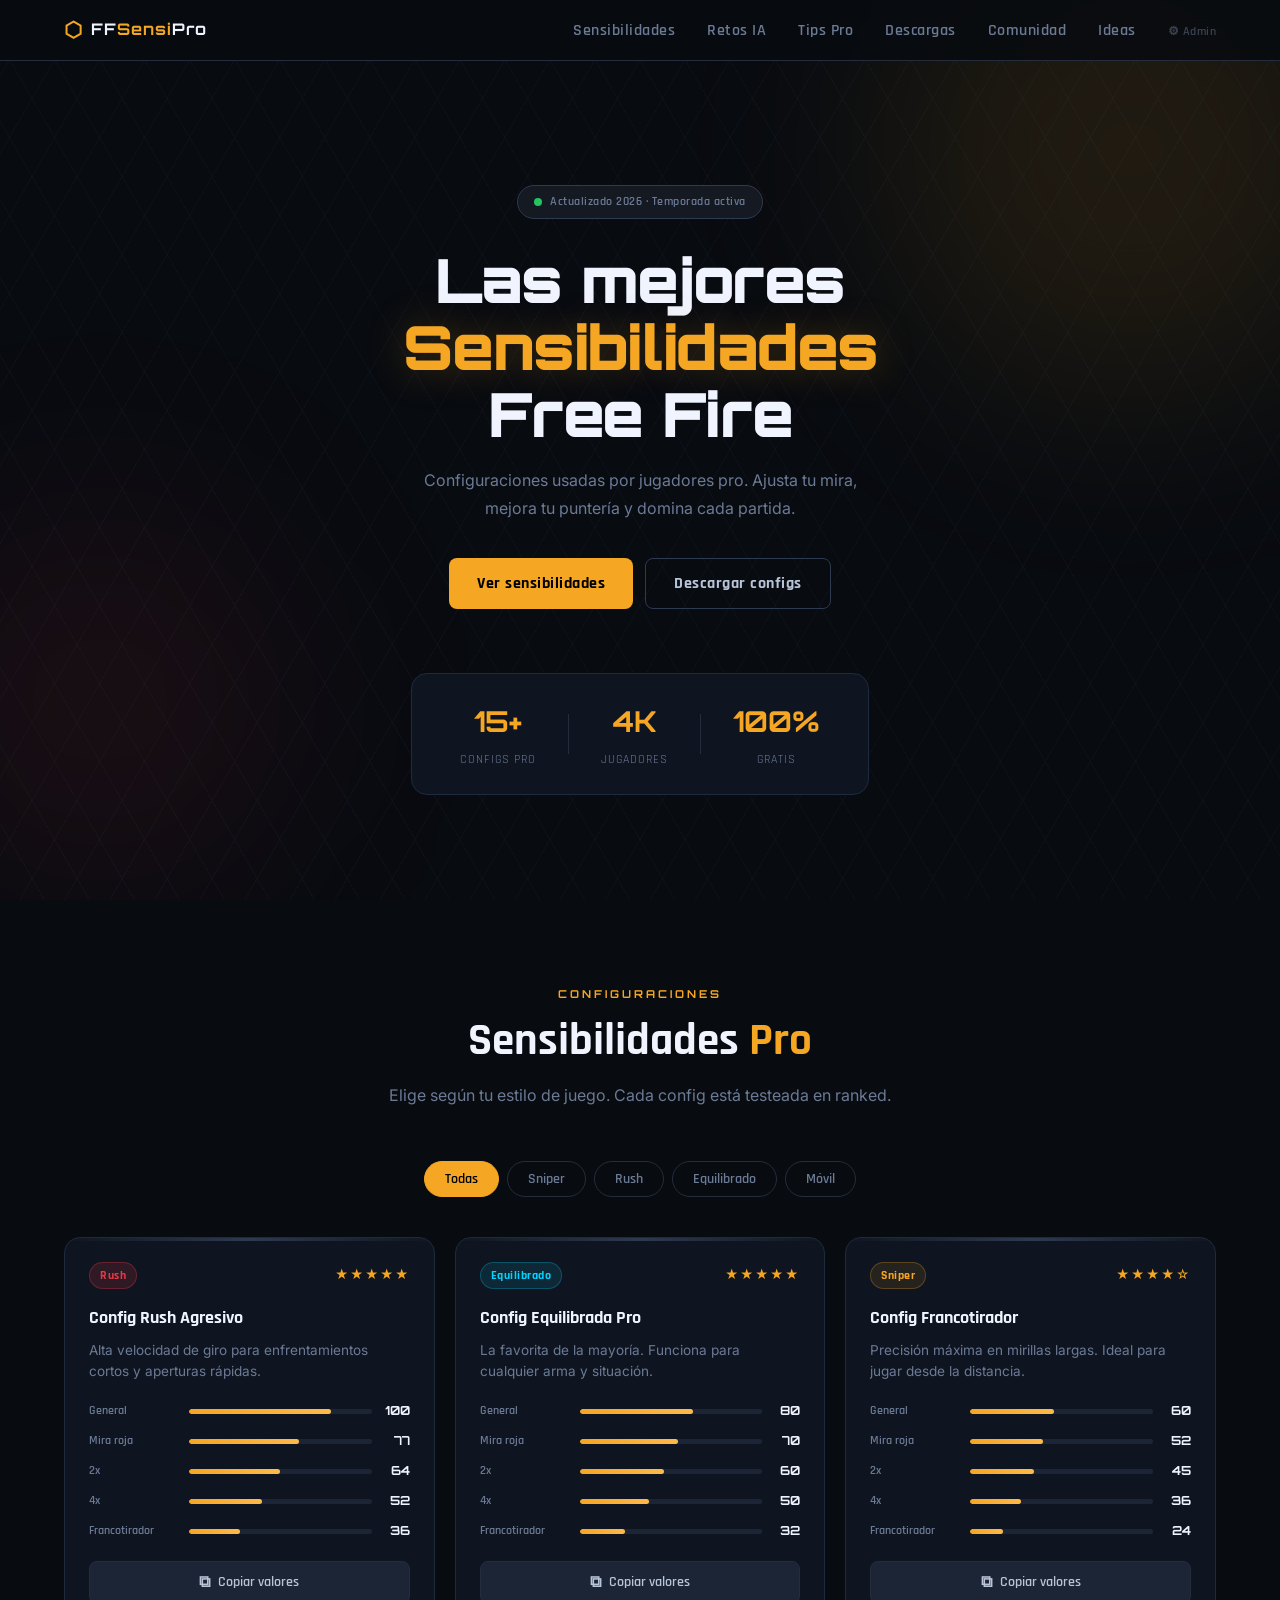
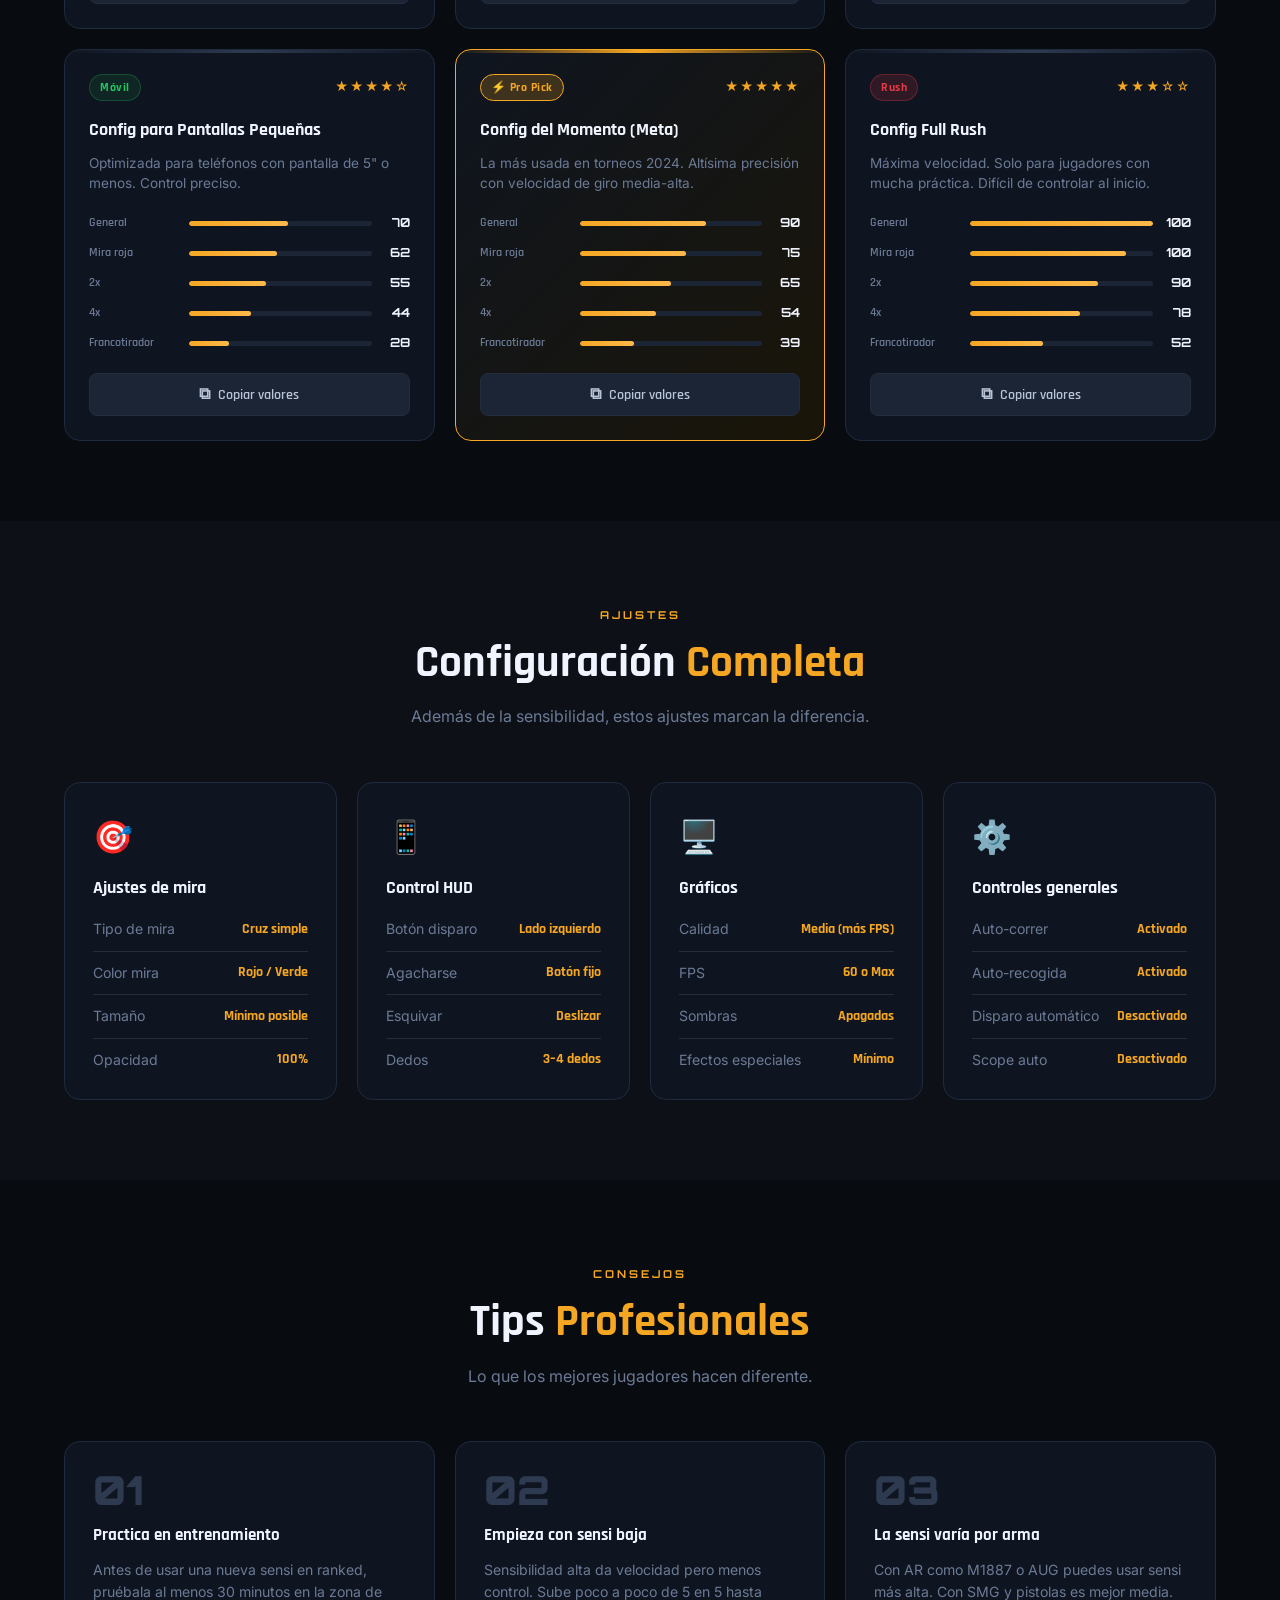
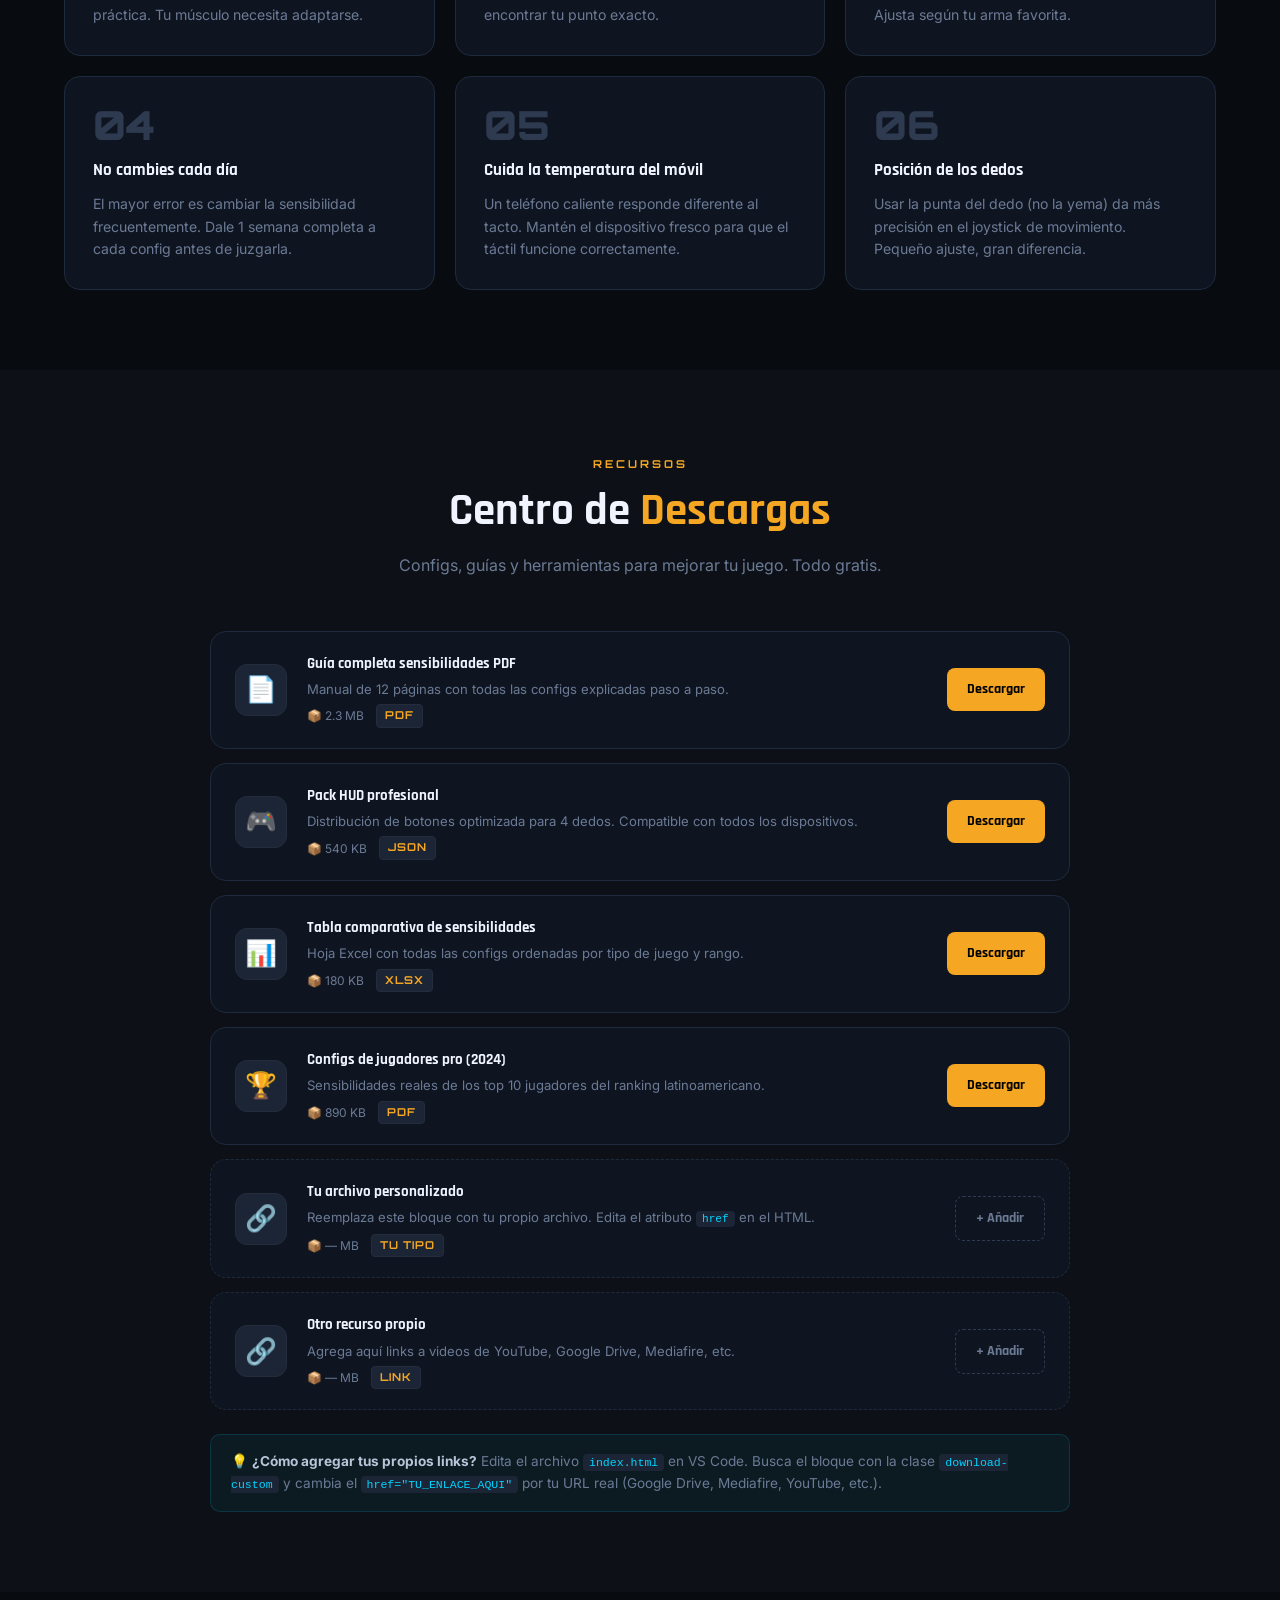
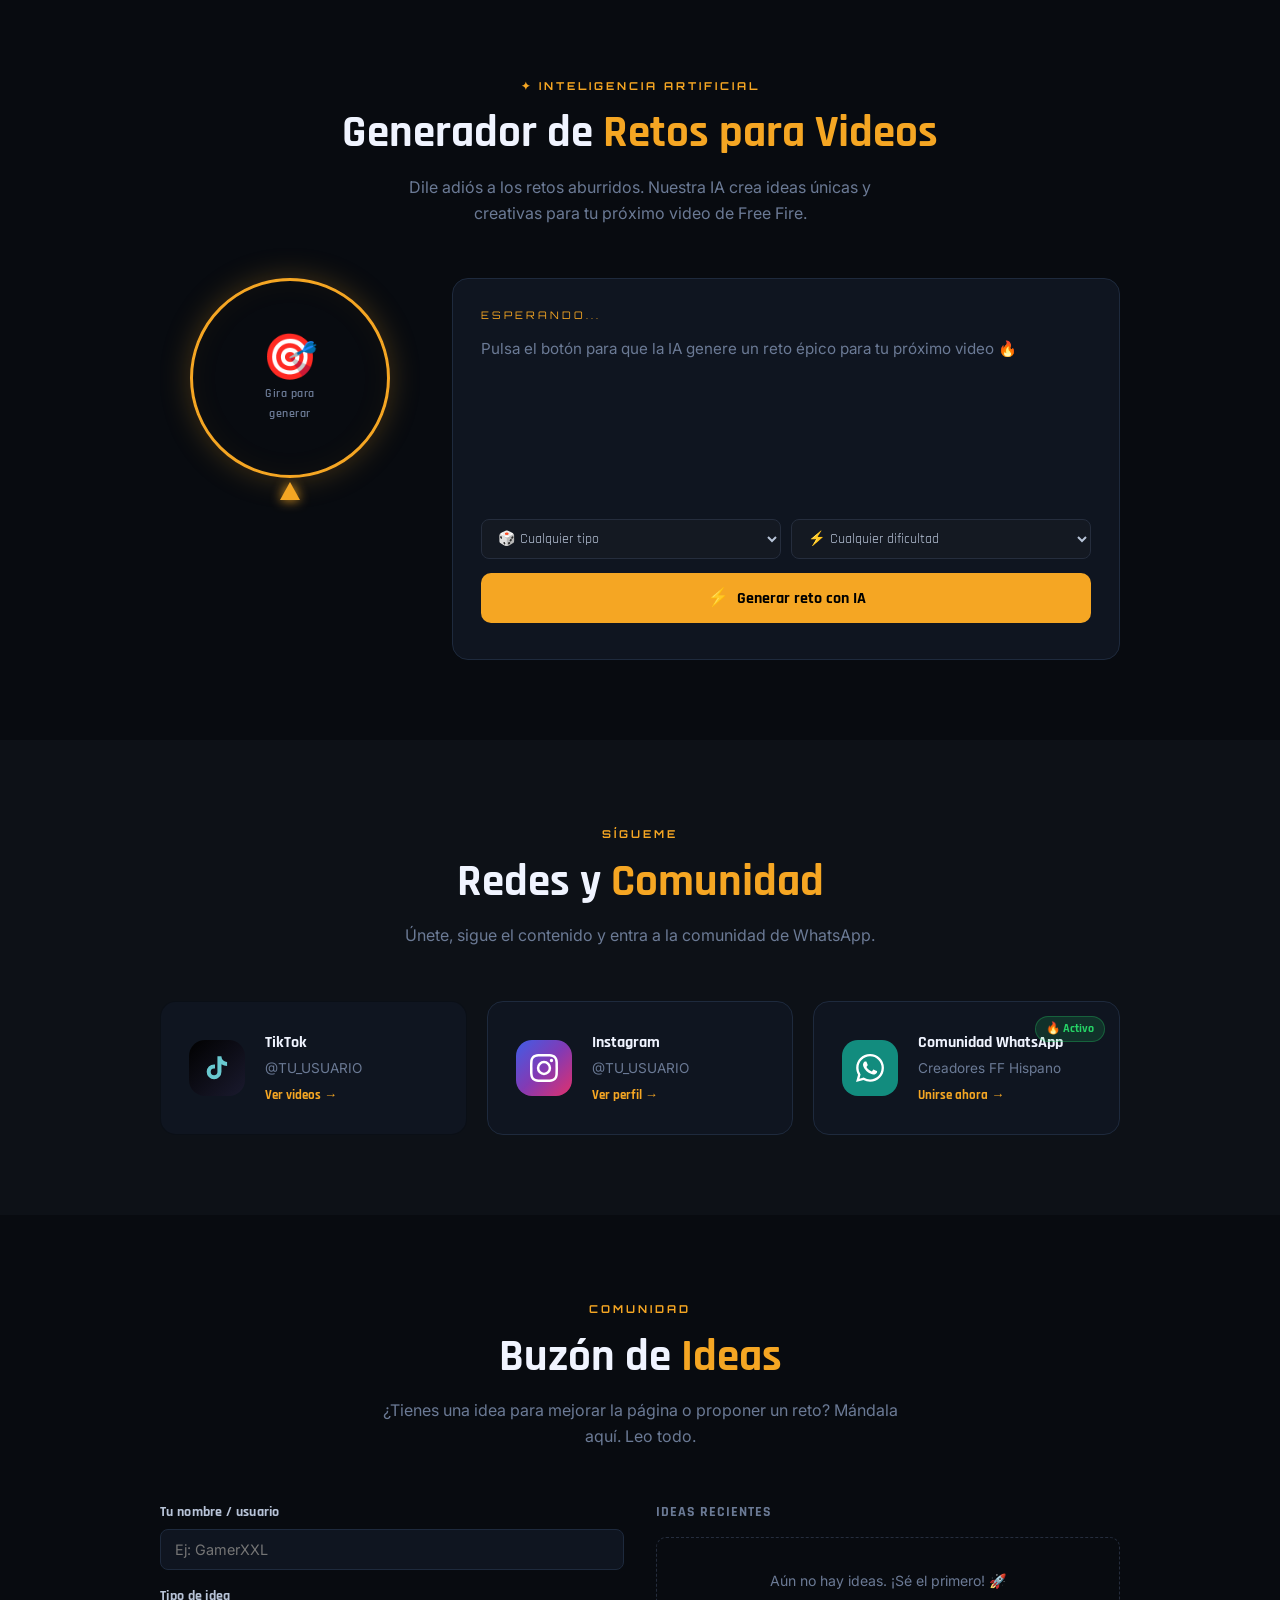
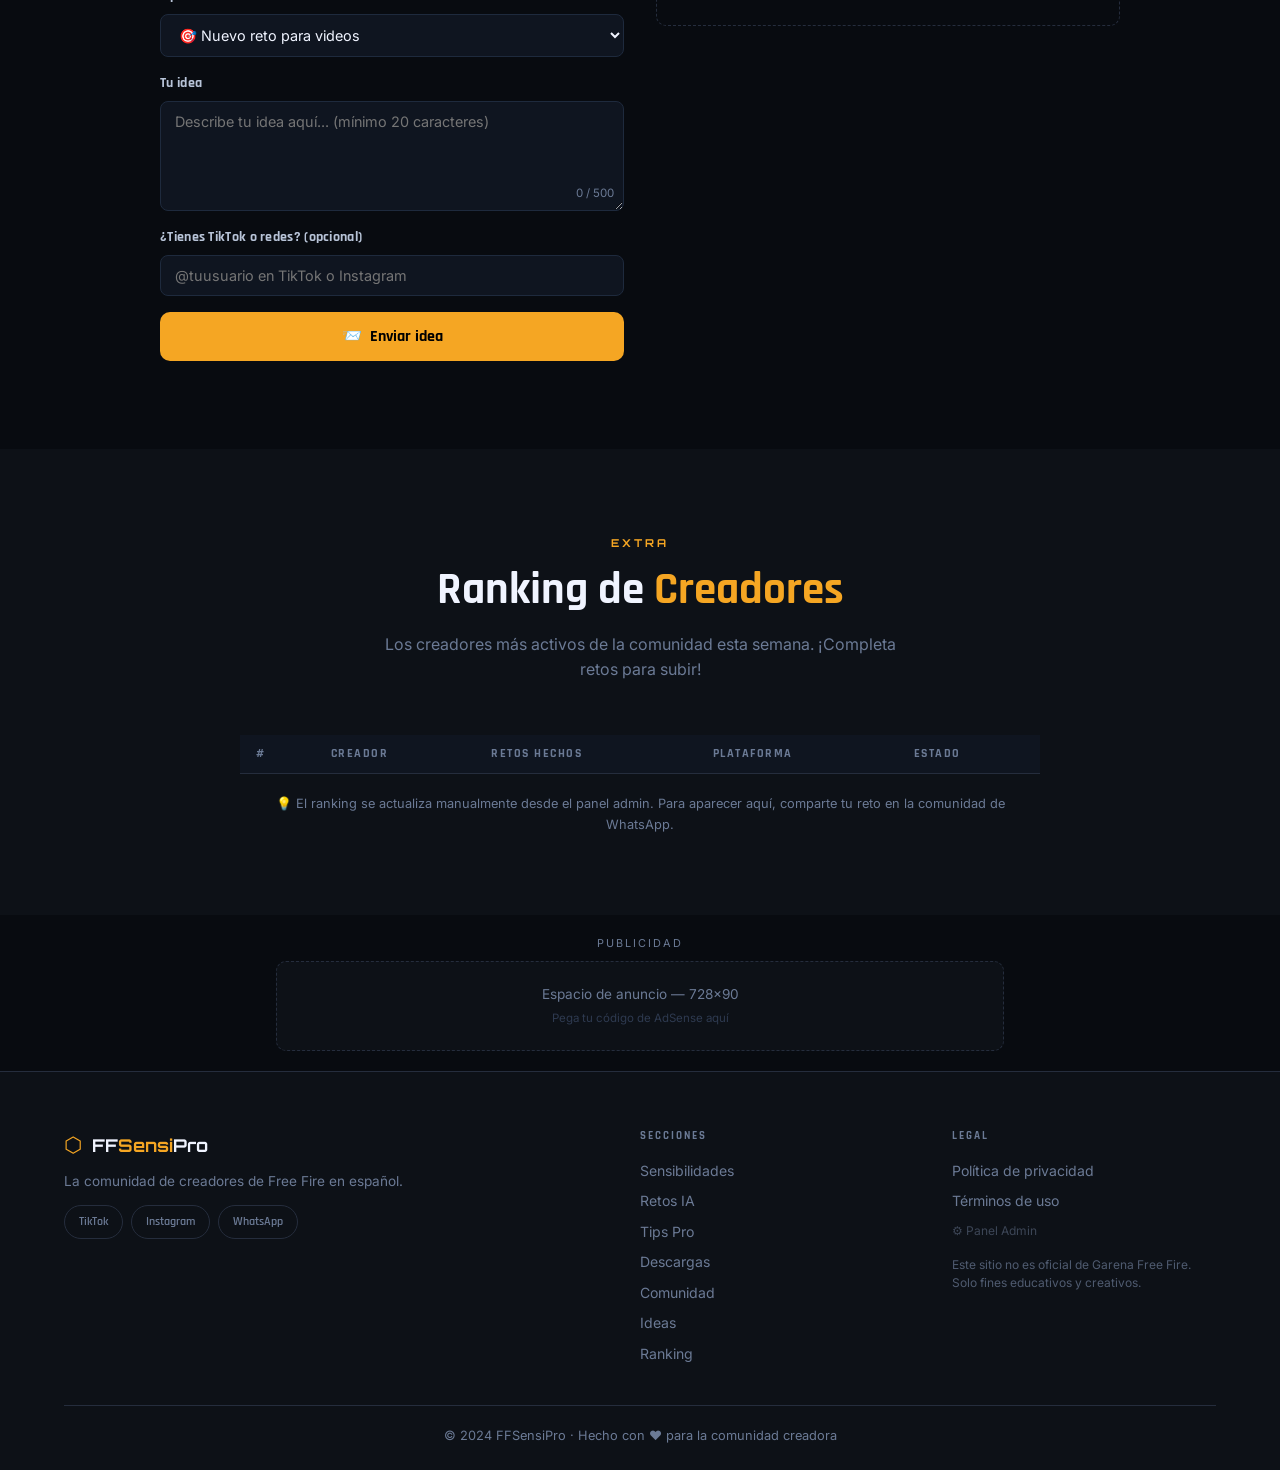
==== index.html @ c4c75f22 "Update index.html" ====
<!DOCTYPE html>
<html lang="es">
<head>
  <meta charset="UTF-8" />
  <meta name="viewport" content="width=device-width, initial-scale=1.0" />
  <meta name="description" content="La mejor pagina para creadores de Free Fire - configuraciones pro, guías y descargas" />
  <title>FF Sensi Pro — Sensibilidades Free Fire</title>
  <link rel="preconnect" href="https://fonts.googleapis.com" />
  <link rel="preconnect" href="https://fonts.gstatic.com" crossorigin />
  <link href="https://fonts.googleapis.com/css2?family=Rajdhani:wght@400;500;600;700&family=Orbitron:wght@400;700;900&family=Inter:wght@300;400;500&display=swap" rel="stylesheet" />
  <link rel="stylesheet" href="styles.css" />
</head>
<body>

  <!-- ── NAVBAR ── -->
  <nav class="navbar" id="navbar">
    <div class="nav-inner">
      <a href="#" class="nav-logo">
        <span class="logo-icon">⬡</span>
        <span>FF<em>Sensi</em>Pro</span>
      </a>
      <ul class="nav-links" id="navLinks">
        <li><a href="#sensibilidades">Sensibilidades</a></li>
        <li><a href="#retos-ia">Retos IA</a></li>
        <li><a href="#tips">Tips Pro</a></li>
        <li><a href="#descargas">Descargas</a></li>
        <li><a href="#comunidad">Comunidad</a></li>
        <li><a href="#foro">Ideas</a></li>
        <li><a href="admin.html" class="nav-admin-link">⚙ Admin</a></li>
      </ul>
      <button class="hamburger" id="hamburger" aria-label="Menú">
        <span></span><span></span><span></span>
      </button>
    </div>
  </nav>

  <!-- ── HERO ── -->
  <header class="hero">
    <div class="hero-bg">
      <div class="hex-grid"></div>
      <div class="glow glow-1"></div>
      <div class="glow glow-2"></div>
    </div>
    <div class="hero-content">
      <div class="hero-badge">
        <span class="pulse-dot"></span>
        Actualizado 2026 · Temporada activa
      </div>
      <h1 class="hero-title">
        Las mejores<br/>
        <span class="hero-accent">Sensibilidades</span><br/>
        Free Fire
      </h1>
      <p class="hero-sub">
        Configuraciones usadas por jugadores pro. Ajusta tu mira,<br/>
        mejora tu puntería y domina cada partida.
      </p>
      <div class="hero-btns">
        <a href="#sensibilidades" class="btn btn-primary">Ver sensibilidades</a>
        <a href="#descargas" class="btn btn-ghost">Descargar configs</a>
      </div>
    </div>
    <div class="hero-stats">
      <div class="stat-item">
        <span class="stat-num">15+</span>
        <span class="stat-label">Configs Pro</span>
      </div>
      <div class="stat-divider"></div>
      <div class="stat-item">
        <span class="stat-num">4K</span>
        <span class="stat-label">Jugadores</span>
      </div>
      <div class="stat-divider"></div>
      <div class="stat-item">
        <span class="stat-num">100%</span>
        <span class="stat-label">Gratis</span>
      </div>
    </div>
  </header>

  <!-- ── SECCIÓN: SENSIBILIDADES ── -->
  <section id="sensibilidades" class="section">
    <div class="container">
      <div class="section-header">
        <span class="section-tag">Configuraciones</span>
        <h2 class="section-title">Sensibilidades <span class="accent">Pro</span></h2>
        <p class="section-desc">Elige según tu estilo de juego. Cada config está testeada en ranked.</p>
      </div>

      <!-- Filtros -->
      <div class="filter-row">
        <button class="filter-btn active" data-filter="all">Todas</button>
        <button class="filter-btn" data-filter="sniper">Sniper</button>
        <button class="filter-btn" data-filter="rushero">Rush</button>
        <button class="filter-btn" data-filter="equilibrado">Equilibrado</button>
        <button class="filter-btn" data-filter="movil">Móvil</button>
      </div>

      <!-- Cards de sensibilidades -->
      <div class="sensi-grid" id="sensiGrid">

        <!-- Card 1 -->
        <div class="sensi-card" data-cat="rushero">
          <div class="card-header">
            <div class="card-badge badge-red">Rush</div>
            <div class="card-rank">
              <span>★★★★★</span>
            </div>
          </div>
          <h3 class="card-title">Config Rush Agresivo</h3>
          <p class="card-desc">Alta velocidad de giro para enfrentamientos cortos y aperturas rápidas.</p>
          <div class="sensi-values">
            <div class="val-row">
              <span class="val-label">General</span>
              <div class="val-bar"><div class="val-fill" style="--pct:78%"></div></div>
              <span class="val-num">100</span>
            </div>
            <div class="val-row">
              <span class="val-label">Mira roja</span>
              <div class="val-bar"><div class="val-fill" style="--pct:60%"></div></div>
              <span class="val-num">77</span>
            </div>
            <div class="val-row">
              <span class="val-label">2x</span>
              <div class="val-bar"><div class="val-fill" style="--pct:50%"></div></div>
              <span class="val-num">64</span>
            </div>
            <div class="val-row">
              <span class="val-label">4x</span>
              <div class="val-bar"><div class="val-fill" style="--pct:40%"></div></div>
              <span class="val-num">52</span>
            </div>
            <div class="val-row">
              <span class="val-label">Francotirador</span>
              <div class="val-bar"><div class="val-fill" style="--pct:28%"></div></div>
              <span class="val-num">36</span>
            </div>
          </div>
          <button class="copy-btn" onclick="copySensi(this, '100,77,64,52,36')">
            <span class="copy-icon">⧉</span> Copiar valores
          </button>
        </div>

        <!-- Card 2 -->
        <div class="sensi-card" data-cat="equilibrado">
          <div class="card-header">
            <div class="card-badge badge-blue">Equilibrado</div>
            <div class="card-rank"><span>★★★★★</span></div>
          </div>
          <h3 class="card-title">Config Equilibrada Pro</h3>
          <p class="card-desc">La favorita de la mayoría. Funciona para cualquier arma y situación.</p>
          <div class="sensi-values">
            <div class="val-row">
              <span class="val-label">General</span>
              <div class="val-bar"><div class="val-fill" style="--pct:62%"></div></div>
              <span class="val-num">80</span>
            </div>
            <div class="val-row">
              <span class="val-label">Mira roja</span>
              <div class="val-bar"><div class="val-fill" style="--pct:54%"></div></div>
              <span class="val-num">70</span>
            </div>
            <div class="val-row">
              <span class="val-label">2x</span>
              <div class="val-bar"><div class="val-fill" style="--pct:46%"></div></div>
              <span class="val-num">60</span>
            </div>
            <div class="val-row">
              <span class="val-label">4x</span>
              <div class="val-bar"><div class="val-fill" style="--pct:38%"></div></div>
              <span class="val-num">50</span>
            </div>
            <div class="val-row">
              <span class="val-label">Francotirador</span>
              <div class="val-bar"><div class="val-fill" style="--pct:25%"></div></div>
              <span class="val-num">32</span>
            </div>
          </div>
          <button class="copy-btn" onclick="copySensi(this, '80,70,60,50,32')">
            <span class="copy-icon">⧉</span> Copiar valores
          </button>
        </div>

        <!-- Card 3 -->
        <div class="sensi-card" data-cat="sniper">
          <div class="card-header">
            <div class="card-badge badge-orange">Sniper</div>
            <div class="card-rank"><span>★★★★☆</span></div>
          </div>
          <h3 class="card-title">Config Francotirador</h3>
          <p class="card-desc">Precisión máxima en mirillas largas. Ideal para jugar desde la distancia.</p>
          <div class="sensi-values">
            <div class="val-row">
              <span class="val-label">General</span>
              <div class="val-bar"><div class="val-fill" style="--pct:46%"></div></div>
              <span class="val-num">60</span>
            </div>
            <div class="val-row">
              <span class="val-label">Mira roja</span>
              <div class="val-bar"><div class="val-fill" style="--pct:40%"></div></div>
              <span class="val-num">52</span>
            </div>
            <div class="val-row">
              <span class="val-label">2x</span>
              <div class="val-bar"><div class="val-fill" style="--pct:35%"></div></div>
              <span class="val-num">45</span>
            </div>
            <div class="val-row">
              <span class="val-label">4x</span>
              <div class="val-bar"><div class="val-fill" style="--pct:28%"></div></div>
              <span class="val-num">36</span>
            </div>
            <div class="val-row">
              <span class="val-label">Francotirador</span>
              <div class="val-bar"><div class="val-fill" style="--pct:18%"></div></div>
              <span class="val-num">24</span>
            </div>
          </div>
          <button class="copy-btn" onclick="copySensi(this, '60,52,45,36,24')">
            <span class="copy-icon">⧉</span> Copiar valores
          </button>
        </div>

        <!-- Card 4 -->
        <div class="sensi-card" data-cat="movil">
          <div class="card-header">
            <div class="card-badge badge-green">Móvil</div>
            <div class="card-rank"><span>★★★★☆</span></div>
          </div>
          <h3 class="card-title">Config para Pantallas Pequeñas</h3>
          <p class="card-desc">Optimizada para teléfonos con pantalla de 5" o menos. Control preciso.</p>
          <div class="sensi-values">
            <div class="val-row">
              <span class="val-label">General</span>
              <div class="val-bar"><div class="val-fill" style="--pct:54%"></div></div>
              <span class="val-num">70</span>
            </div>
            <div class="val-row">
              <span class="val-label">Mira roja</span>
              <div class="val-bar"><div class="val-fill" style="--pct:48%"></div></div>
              <span class="val-num">62</span>
            </div>
            <div class="val-row">
              <span class="val-label">2x</span>
              <div class="val-bar"><div class="val-fill" style="--pct:42%"></div></div>
              <span class="val-num">55</span>
            </div>
            <div class="val-row">
              <span class="val-label">4x</span>
              <div class="val-bar"><div class="val-fill" style="--pct:34%"></div></div>
              <span class="val-num">44</span>
            </div>
            <div class="val-row">
              <span class="val-label">Francotirador</span>
              <div class="val-bar"><div class="val-fill" style="--pct:22%"></div></div>
              <span class="val-num">28</span>
            </div>
          </div>
          <button class="copy-btn" onclick="copySensi(this, '70,62,55,44,28')">
            <span class="copy-icon">⧉</span> Copiar valores
          </button>
        </div>

        <!-- Card 5 -->
        <div class="sensi-card featured" data-cat="equilibrado rushero">
          <div class="card-header">
            <div class="card-badge badge-yellow">⚡ Pro Pick</div>
            <div class="card-rank"><span>★★★★★</span></div>
          </div>
          <h3 class="card-title">Config del Momento (Meta)</h3>
          <p class="card-desc">La más usada en torneos 2024. Altísima precisión con velocidad de giro media-alta.</p>
          <div class="sensi-values">
            <div class="val-row">
              <span class="val-label">General</span>
              <div class="val-bar"><div class="val-fill" style="--pct:69%"></div></div>
              <span class="val-num">90</span>
            </div>
            <div class="val-row">
              <span class="val-label">Mira roja</span>
              <div class="val-bar"><div class="val-fill" style="--pct:58%"></div></div>
              <span class="val-num">75</span>
            </div>
            <div class="val-row">
              <span class="val-label">2x</span>
              <div class="val-bar"><div class="val-fill" style="--pct:50%"></div></div>
              <span class="val-num">65</span>
            </div>
            <div class="val-row">
              <span class="val-label">4x</span>
              <div class="val-bar"><div class="val-fill" style="--pct:42%"></div></div>
              <span class="val-num">54</span>
            </div>
            <div class="val-row">
              <span class="val-label">Francotirador</span>
              <div class="val-bar"><div class="val-fill" style="--pct:30%"></div></div>
              <span class="val-num">39</span>
            </div>
          </div>
          <button class="copy-btn" onclick="copySensi(this, '90,75,65,54,39')">
            <span class="copy-icon">⧉</span> Copiar valores
          </button>
        </div>

        <!-- Card 6 -->
        <div class="sensi-card" data-cat="rushero">
          <div class="card-header">
            <div class="card-badge badge-red">Rush</div>
            <div class="card-rank"><span>★★★☆☆</span></div>
          </div>
          <h3 class="card-title">Config Full Rush</h3>
          <p class="card-desc">Máxima velocidad. Solo para jugadores con mucha práctica. Difícil de controlar al inicio.</p>
          <div class="sensi-values">
            <div class="val-row">
              <span class="val-label">General</span>
              <div class="val-bar"><div class="val-fill" style="--pct:100%"></div></div>
              <span class="val-num">100</span>
            </div>
            <div class="val-row">
              <span class="val-label">Mira roja</span>
              <div class="val-bar"><div class="val-fill" style="--pct:85%"></div></div>
              <span class="val-num">100</span>
            </div>
            <div class="val-row">
              <span class="val-label">2x</span>
              <div class="val-bar"><div class="val-fill" style="--pct:70%"></div></div>
              <span class="val-num">90</span>
            </div>
            <div class="val-row">
              <span class="val-label">4x</span>
              <div class="val-bar"><div class="val-fill" style="--pct:60%"></div></div>
              <span class="val-num">78</span>
            </div>
            <div class="val-row">
              <span class="val-label">Francotirador</span>
              <div class="val-bar"><div class="val-fill" style="--pct:40%"></div></div>
              <span class="val-num">52</span>
            </div>
          </div>
          <button class="copy-btn" onclick="copySensi(this, '100,100,90,78,52')">
            <span class="copy-icon">⧉</span> Copiar valores
          </button>
        </div>

      </div><!-- /sensi-grid -->
    </div>
  </section>

  <!-- ── SECCIÓN: CONFIGURACIÓN VISUAL ── -->
  <section id="configuracion" class="section section-dark">
    <div class="container">
      <div class="section-header">
        <span class="section-tag">Ajustes</span>
        <h2 class="section-title">Configuración <span class="accent">Completa</span></h2>
        <p class="section-desc">Además de la sensibilidad, estos ajustes marcan la diferencia.</p>
      </div>

      <div class="config-grid">

        <div class="config-block">
          <div class="config-icon">🎯</div>
          <h3>Ajustes de mira</h3>
          <ul class="config-list">
            <li><span class="cfg-key">Tipo de mira</span><span class="cfg-val">Cruz simple</span></li>
            <li><span class="cfg-key">Color mira</span><span class="cfg-val">Rojo / Verde</span></li>
            <li><span class="cfg-key">Tamaño</span><span class="cfg-val">Mínimo posible</span></li>
            <li><span class="cfg-key">Opacidad</span><span class="cfg-val">100%</span></li>
          </ul>
        </div>

        <div class="config-block">
          <div class="config-icon">📱</div>
          <h3>Control HUD</h3>
          <ul class="config-list">
            <li><span class="cfg-key">Botón disparo</span><span class="cfg-val">Lado izquierdo</span></li>
            <li><span class="cfg-key">Agacharse</span><span class="cfg-val">Botón fijo</span></li>
            <li><span class="cfg-key">Esquivar</span><span class="cfg-val">Deslizar</span></li>
            <li><span class="cfg-key">Dedos</span><span class="cfg-val">3–4 dedos</span></li>
          </ul>
        </div>

        <div class="config-block">
          <div class="config-icon">🖥️</div>
          <h3>Gráficos</h3>
          <ul class="config-list">
            <li><span class="cfg-key">Calidad</span><span class="cfg-val">Media (más FPS)</span></li>
            <li><span class="cfg-key">FPS</span><span class="cfg-val">60 o Max</span></li>
            <li><span class="cfg-key">Sombras</span><span class="cfg-val">Apagadas</span></li>
            <li><span class="cfg-key">Efectos especiales</span><span class="cfg-val">Mínimo</span></li>
          </ul>
        </div>

        <div class="config-block">
          <div class="config-icon">⚙️</div>
          <h3>Controles generales</h3>
          <ul class="config-list">
            <li><span class="cfg-key">Auto-correr</span><span class="cfg-val">Activado</span></li>
            <li><span class="cfg-key">Auto-recogida</span><span class="cfg-val">Activado</span></li>
            <li><span class="cfg-key">Disparo automático</span><span class="cfg-val">Desactivado</span></li>
            <li><span class="cfg-key">Scope auto</span><span class="cfg-val">Desactivado</span></li>
          </ul>
        </div>

      </div>
    </div>
  </section>

  <!-- ── SECCIÓN: TIPS PRO ── -->
  <section id="tips" class="section">
    <div class="container">
      <div class="section-header">
        <span class="section-tag">Consejos</span>
        <h2 class="section-title">Tips <span class="accent">Profesionales</span></h2>
        <p class="section-desc">Lo que los mejores jugadores hacen diferente.</p>
      </div>

      <div class="tips-grid">
        <div class="tip-card">
          <div class="tip-num">01</div>
          <h4>Practica en entrenamiento</h4>
          <p>Antes de usar una nueva sensi en ranked, pruébala al menos 30 minutos en la zona de práctica. Tu músculo necesita adaptarse.</p>
        </div>
        <div class="tip-card">
          <div class="tip-num">02</div>
          <h4>Empieza con sensi baja</h4>
          <p>Sensibilidad alta da velocidad pero menos control. Sube poco a poco de 5 en 5 hasta encontrar tu punto exacto.</p>
        </div>
        <div class="tip-card">
          <div class="tip-num">03</div>
          <h4>La sensi varía por arma</h4>
          <p>Con AR como M1887 o AUG puedes usar sensi más alta. Con SMG y pistolas es mejor media. Ajusta según tu arma favorita.</p>
        </div>
        <div class="tip-card">
          <div class="tip-num">04</div>
          <h4>No cambies cada día</h4>
          <p>El mayor error es cambiar la sensibilidad frecuentemente. Dale 1 semana completa a cada config antes de juzgarla.</p>
        </div>
        <div class="tip-card">
          <div class="tip-num">05</div>
          <h4>Cuida la temperatura del móvil</h4>
          <p>Un teléfono caliente responde diferente al tacto. Mantén el dispositivo fresco para que el táctil funcione correctamente.</p>
        </div>
        <div class="tip-card">
          <div class="tip-num">06</div>
          <h4>Posición de los dedos</h4>
          <p>Usar la punta del dedo (no la yema) da más precisión en el joystick de movimiento. Pequeño ajuste, gran diferencia.</p>
        </div>
      </div>
    </div>
  </section>

  <!-- ── SECCIÓN: DESCARGAS ── -->
  <section id="descargas" class="section section-dark">
    <div class="container">
      <div class="section-header">
        <span class="section-tag">Recursos</span>
        <h2 class="section-title">Centro de <span class="accent">Descargas</span></h2>
        <p class="section-desc">Configs, guías y herramientas para mejorar tu juego. Todo gratis.</p>
      </div>

      <div class="download-grid">

        <!-- Descarga 1 -->
        <div class="download-card">
          <div class="dl-icon-wrap">
            <div class="dl-icon">📄</div>
          </div>
          <div class="dl-info">
            <h4 class="dl-title">Guía completa sensibilidades PDF</h4>
            <p class="dl-desc">Manual de 12 páginas con todas las configs explicadas paso a paso.</p>
            <div class="dl-meta">
              <span class="dl-size">📦 2.3 MB</span>
              <span class="dl-type">PDF</span>
            </div>
          </div>
          <a href="#" class="dl-btn" onclick="showDownloadMsg(event)">Descargar</a>
        </div>

        <!-- Descarga 2 -->
        <div class="download-card">
          <div class="dl-icon-wrap">
            <div class="dl-icon">🎮</div>
          </div>
          <div class="dl-info">
            <h4 class="dl-title">Pack HUD profesional</h4>
            <p class="dl-desc">Distribución de botones optimizada para 4 dedos. Compatible con todos los dispositivos.</p>
            <div class="dl-meta">
              <span class="dl-size">📦 540 KB</span>
              <span class="dl-type">JSON</span>
            </div>
          </div>
          <a href="#" class="dl-btn" onclick="showDownloadMsg(event)">Descargar</a>
        </div>

        <!-- Descarga 3 -->
        <div class="download-card">
          <div class="dl-icon-wrap">
            <div class="dl-icon">📊</div>
          </div>
          <div class="dl-info">
            <h4 class="dl-title">Tabla comparativa de sensibilidades</h4>
            <p class="dl-desc">Hoja Excel con todas las configs ordenadas por tipo de juego y rango.</p>
            <div class="dl-meta">
              <span class="dl-size">📦 180 KB</span>
              <span class="dl-type">XLSX</span>
            </div>
          </div>
          <a href="#" class="dl-btn" onclick="showDownloadMsg(event)">Descargar</a>
        </div>

        <!-- Descarga 4 -->
        <div class="download-card">
          <div class="dl-icon-wrap">
            <div class="dl-icon">🏆</div>
          </div>
          <div class="dl-info">
            <h4 class="dl-title">Configs de jugadores pro (2024)</h4>
            <p class="dl-desc">Sensibilidades reales de los top 10 jugadores del ranking latinoamericano.</p>
            <div class="dl-meta">
              <span class="dl-size">📦 890 KB</span>
              <span class="dl-type">PDF</span>
            </div>
          </div>
          <a href="#" class="dl-btn" onclick="showDownloadMsg(event)">Descargar</a>
        </div>

        <!-- Descarga 5 — AGREGA TUS PROPIOS LINKS AQUÍ -->
        <div class="download-card download-custom">
          <div class="dl-icon-wrap">
            <div class="dl-icon">🔗</div>
          </div>
          <div class="dl-info">
            <h4 class="dl-title">Tu archivo personalizado</h4>
            <p class="dl-desc">Reemplaza este bloque con tu propio archivo. Edita el atributo <code>href</code> en el HTML.</p>
            <div class="dl-meta">
              <span class="dl-size">📦 — MB</span>
              <span class="dl-type">TU TIPO</span>
            </div>
          </div>
          <a href="TU_ENLACE_AQUI" class="dl-btn dl-btn-custom">+ Añadir</a>
        </div>

        <!-- Descarga 6 — OTRO LINK PERSONALIZADO -->
        <div class="download-card download-custom">
          <div class="dl-icon-wrap">
            <div class="dl-icon">🔗</div>
          </div>
          <div class="dl-info">
            <h4 class="dl-title">Otro recurso propio</h4>
            <p class="dl-desc">Agrega aquí links a videos de YouTube, Google Drive, Mediafire, etc.</p>
            <div class="dl-meta">
              <span class="dl-size">📦 — MB</span>
              <span class="dl-type">LINK</span>
            </div>
          </div>
          <a href="TU_ENLACE_AQUI" class="dl-btn dl-btn-custom">+ Añadir</a>
        </div>

      </div><!-- /download-grid -->

      <!-- Aviso cómo agregar links -->
      <div class="add-link-hint">
        <p>💡 <strong>¿Cómo agregar tus propios links?</strong> Edita el archivo <code>index.html</code> en VS Code. Busca el bloque con la clase <code>download-custom</code> y cambia el <code>href="TU_ENLACE_AQUI"</code> por tu URL real (Google Drive, Mediafire, YouTube, etc.).</p>
      </div>

    </div>
  </section>

  <!-- ── SECCIÓN: RETOS IA ── -->
  <section id="retos-ia" class="section">
    <div class="container">
      <div class="section-header">
        <span class="section-tag">✦ Inteligencia Artificial</span>
        <h2 class="section-title">Generador de <span class="accent">Retos para Videos</span></h2>
        <p class="section-desc">Dile adiós a los retos aburridos. Nuestra IA crea ideas únicas y creativas para tu próximo video de Free Fire.</p>
      </div>

      <div class="ia-wrapper">
        <!-- Ruleta visual -->
        <div class="ruleta-container">
          <div class="ruleta-ring" id="ruletaRing">
            <div class="ruleta-inner">
              <span class="ruleta-emoji" id="ruletaEmoji">🎯</span>
              <span class="ruleta-label">Gira para<br>generar</span>
            </div>
          </div>
          <div class="ruleta-arrow"></div>
        </div>

        <!-- Panel de reto -->
        <div class="reto-panel">
          <div class="reto-category" id="retoCategory">Esperando...</div>
          <div class="reto-output" id="retoOutput">
            <p class="reto-placeholder">Pulsa el botón para que la IA genere un reto épico para tu próximo video 🔥</p>
          </div>
          <div class="reto-tags" id="retoTags"></div>

          <div class="reto-controls">
            <select class="reto-select" id="retoTipo">
              <option value="cualquiera">🎲 Cualquier tipo</option>
              <option value="challenge">🏆 Challenge</option>
              <option value="funny">😂 Video divertido</option>
              <option value="skill">🎯 Demostración de habilidad</option>
              <option value="collab">🤝 Colaboración</option>
              <option value="ranking">📈 Ranked especial</option>
              <option value="historia">📖 Historia / Roleplay</option>
            </select>
            <select class="reto-select" id="retoDificultad">
              <option value="cualquiera">⚡ Cualquier dificultad</option>
              <option value="facil">🟢 Fácil (todos los niveles)</option>
              <option value="medio">🟡 Media</option>
              <option value="dificil">🔴 Difícil (pro)</option>
            </select>
          </div>

          <button class="reto-btn" id="retoBtn" onclick="generarReto()">
            <span class="reto-btn-icon">⚡</span>
            <span id="retoBtnText">Generar reto con IA</span>
          </button>
          <button class="reto-btn reto-btn-ghost" id="copyRetoBtn" onclick="copiarReto()" style="display:none">
            ⧉ Copiar idea
          </button>
        </div>
      </div>

      <!-- Historial de retos generados -->
      <div class="reto-historial" id="retoHistorial" style="display:none">
        <h4>Retos generados hoy</h4>
        <div class="historial-list" id="historialList"></div>
      </div>
    </div>
  </section>

  <!-- ── SECCIÓN: REDES SOCIALES + COMUNIDAD ── -->
  <section id="comunidad" class="section section-dark">
    <div class="container">
      <div class="section-header">
        <span class="section-tag">Sígueme</span>
        <h2 class="section-title">Redes y <span class="accent">Comunidad</span></h2>
        <p class="section-desc">Únete, sigue el contenido y entra a la comunidad de WhatsApp.</p>
      </div>

      <div class="social-grid">

        <!-- TikTok -->
        <a href="TU_LINK_TIKTOK" target="_blank" class="social-card social-tiktok">
          <div class="social-icon-wrap">
            <svg class="social-svg" viewBox="0 0 24 24" fill="currentColor">
              <path d="M19.59 6.69a4.83 4.83 0 01-3.77-4.25V2h-3.45v13.67a2.89 2.89 0 01-2.88 2.5 2.89 2.89 0 01-2.89-2.89 2.89 2.89 0 012.89-2.89c.28 0 .54.04.79.1V9.01a6.33 6.33 0 00-.79-.05 6.34 6.34 0 00-6.34 6.34 6.34 6.34 0 006.34 6.34 6.34 6.34 0 006.33-6.34V8.69a8.24 8.24 0 004.82 1.55V6.79a4.85 4.85 0 01-1.05-.1z"/>
            </svg>
          </div>
          <div class="social-info">
            <span class="social-name">TikTok</span>
            <span class="social-handle">@TU_USUARIO</span>
            <span class="social-cta">Ver videos →</span>
          </div>
          <div class="social-glow"></div>
        </a>

        <!-- Instagram -->
        <a href="TU_LINK_INSTAGRAM" target="_blank" class="social-card social-instagram">
          <div class="social-icon-wrap">
            <svg class="social-svg" viewBox="0 0 24 24" fill="currentColor">
              <path d="M12 2.163c3.204 0 3.584.012 4.85.07 3.252.148 4.771 1.691 4.919 4.919.058 1.265.069 1.645.069 4.849 0 3.205-.012 3.584-.069 4.849-.149 3.225-1.664 4.771-4.919 4.919-1.266.058-1.644.07-4.85.07-3.204 0-3.584-.012-4.849-.07-3.26-.149-4.771-1.699-4.919-4.92-.058-1.265-.07-1.644-.07-4.849 0-3.204.013-3.583.07-4.849.149-3.227 1.664-4.771 4.919-4.919 1.266-.057 1.645-.069 4.849-.069zM12 0C8.741 0 8.333.014 7.053.072 2.695.272.273 2.69.073 7.052.014 8.333 0 8.741 0 12c0 3.259.014 3.668.072 4.948.2 4.358 2.618 6.78 6.98 6.98C8.333 23.986 8.741 24 12 24c3.259 0 3.668-.014 4.948-.072 4.354-.2 6.782-2.618 6.979-6.98.059-1.28.073-1.689.073-4.948 0-3.259-.014-3.667-.072-4.947-.196-4.354-2.617-6.78-6.979-6.98C15.668.014 15.259 0 12 0zm0 5.838a6.162 6.162 0 100 12.324 6.162 6.162 0 000-12.324zM12 16a4 4 0 110-8 4 4 0 010 8zm6.406-11.845a1.44 1.44 0 100 2.881 1.44 1.44 0 000-2.881z"/>
            </svg>
          </div>
          <div class="social-info">
            <span class="social-name">Instagram</span>
            <span class="social-handle">@TU_USUARIO</span>
            <span class="social-cta">Ver perfil →</span>
          </div>
          <div class="social-glow"></div>
        </a>

        <!-- WhatsApp Comunidad -->
        <a href="TU_LINK_WHATSAPP" target="_blank" class="social-card social-whatsapp">
          <div class="social-icon-wrap">
            <svg class="social-svg" viewBox="0 0 24 24" fill="currentColor">
              <path d="M17.472 14.382c-.297-.149-1.758-.867-2.03-.967-.273-.099-.471-.148-.67.15-.197.297-.767.966-.94 1.164-.173.199-.347.223-.644.075-.297-.15-1.255-.463-2.39-1.475-.883-.788-1.48-1.761-1.653-2.059-.173-.297-.018-.458.13-.606.134-.133.298-.347.446-.52.149-.174.198-.298.298-.497.099-.198.05-.371-.025-.52-.075-.149-.669-1.612-.916-2.207-.242-.579-.487-.5-.669-.51-.173-.008-.371-.01-.57-.01-.198 0-.52.074-.792.372-.272.297-1.04 1.016-1.04 2.479 0 1.462 1.065 2.875 1.213 3.074.149.198 2.096 3.2 5.077 4.487.709.306 1.262.489 1.694.625.712.227 1.36.195 1.871.118.571-.085 1.758-.719 2.006-1.413.248-.694.248-1.289.173-1.413-.074-.124-.272-.198-.57-.347m-5.421 7.403h-.004a9.87 9.87 0 01-5.031-1.378l-.361-.214-3.741.982.998-3.648-.235-.374a9.86 9.86 0 01-1.51-5.26c.001-5.45 4.436-9.884 9.888-9.884 2.64 0 5.122 1.03 6.988 2.898a9.825 9.825 0 012.893 6.994c-.003 5.45-4.437 9.884-9.885 9.884m8.413-18.297A11.815 11.815 0 0012.05 0C5.495 0 .16 5.335.157 11.892c0 2.096.547 4.142 1.588 5.945L.057 24l6.305-1.654a11.882 11.882 0 005.683 1.448h.005c6.554 0 11.89-5.335 11.893-11.893a11.821 11.821 0 00-3.48-8.413z"/>
            </svg>
          </div>
          <div class="social-info">
            <span class="social-name">Comunidad WhatsApp</span>
            <span class="social-handle">Creadores FF Hispano</span>
            <span class="social-cta">Unirse ahora →</span>
          </div>
          <div class="social-badge">🔥 Activo</div>
          <div class="social-glow"></div>
        </a>

      </div>
    </div>
  </section>

  <!-- ── SECCIÓN: FORO / IDEAS ── -->
  <section id="foro" class="section">
    <div class="container">
      <div class="section-header">
        <span class="section-tag">Comunidad</span>
        <h2 class="section-title">Buzón de <span class="accent">Ideas</span></h2>
        <p class="section-desc">¿Tienes una idea para mejorar la página o proponer un reto? Mándala aquí. Leo todo.</p>
      </div>

      <div class="foro-layout">

        <!-- Formulario -->
        <div class="foro-form-wrap">
          <form class="foro-form" id="foroForm" onsubmit="enviarIdea(event)">
            <div class="form-group">
              <label class="form-label">Tu nombre / usuario</label>
              <input type="text" class="form-input" id="foroNombre" placeholder="Ej: GamerXXL" required maxlength="40" />
            </div>
            <div class="form-group">
              <label class="form-label">Tipo de idea</label>
              <select class="form-input" id="foroTipo">
                <option value="reto">🎯 Nuevo reto para videos</option>
                <option value="feature">💡 Función para la página</option>
                <option value="config">⚙️ Configuración o recurso</option>
                <option value="collab">🤝 Propuesta de colaboración</option>
                <option value="otro">💬 Otro</option>
              </select>
            </div>
            <div class="form-group">
              <label class="form-label">Tu idea</label>
              <textarea class="form-input form-textarea" id="foroIdea" placeholder="Describe tu idea aquí... (mínimo 20 caracteres)" required minlength="20" maxlength="500"></textarea>
              <span class="form-counter" id="foroCounter">0 / 500</span>
            </div>
            <div class="form-group">
              <label class="form-label">¿Tienes TikTok o redes? (opcional)</label>
              <input type="text" class="form-input" id="foroRedes" placeholder="@tuusuario en TikTok o Instagram" maxlength="60" />
            </div>
            <button type="submit" class="reto-btn" id="foroSubmitBtn">
              <span>📨</span> Enviar idea
            </button>
          </form>
        </div>

        <!-- Ideas recientes (localStorage) -->
        <div class="foro-ideas-wrap">
          <h4 class="foro-ideas-title">Ideas recientes</h4>
          <div class="foro-ideas-list" id="foroIdeasList">
            <!-- Se llena con JS -->
          </div>
          <p class="foro-ideas-empty" id="foroEmpty">Aún no hay ideas. ¡Sé el primero! 🚀</p>
        </div>

      </div>
    </div>
  </section>

  <!-- ── SECCIÓN: RANKING SEMANAL (EXTRA) ── -->
  <section id="ranking" class="section section-dark">
    <div class="container">
      <div class="section-header">
        <span class="section-tag">Extra</span>
        <h2 class="section-title">Ranking de <span class="accent">Creadores</span></h2>
        <p class="section-desc">Los creadores más activos de la comunidad esta semana. ¡Completa retos para subir!</p>
      </div>
      <div class="ranking-table-wrap">
        <table class="ranking-table">
          <thead>
            <tr>
              <th>#</th>
              <th>Creador</th>
              <th>Retos hechos</th>
              <th>Plataforma</th>
              <th>Estado</th>
            </tr>
          </thead>
          <tbody id="rankingBody">
            <!-- Se llena dinámicamente -->
          </tbody>
        </table>
        <p class="ranking-note">💡 El ranking se actualiza manualmente desde el panel admin. Para aparecer aquí, comparte tu reto en la comunidad de WhatsApp.</p>
      </div>
    </div>
  </section>

  <!-- ── AD SECTION ── -->
  <section class="ad-section">
    <div class="container">
      <p class="ad-label">Publicidad</p>
      <div class="ad-slot">
        <div class="ad-placeholder">
          <span>Espacio de anuncio — 728×90</span>
          <small>Pega tu código de AdSense aquí</small>
        </div>
      </div>
    </div>
  </section>

  <!-- ── FOOTER ── -->
  <footer class="footer">
    <div class="container">
      <div class="footer-inner">
        <div class="footer-brand">
          <span class="logo-icon">⬡</span>
          <span class="footer-name">FF<em>Sensi</em>Pro</span>
          <p class="footer-tagline">La comunidad de creadores de Free Fire en español.</p>
          <div class="footer-socials">
            <a href="TU_LINK_TIKTOK" target="_blank" class="footer-social-btn">TikTok</a>
            <a href="TU_LINK_INSTAGRAM" target="_blank" class="footer-social-btn">Instagram</a>
            <a href="TU_LINK_WHATSAPP" target="_blank" class="footer-social-btn footer-social-wa">WhatsApp</a>
          </div>
        </div>
        <div class="footer-links">
          <h5>Secciones</h5>
          <a href="#sensibilidades">Sensibilidades</a>
          <a href="#retos-ia">Retos IA</a>
          <a href="#tips">Tips Pro</a>
          <a href="#descargas">Descargas</a>
          <a href="#comunidad">Comunidad</a>
          <a href="#foro">Ideas</a>
          <a href="#ranking">Ranking</a>
        </div>
        <div class="footer-legal">
          <h5>Legal</h5>
          <a href="privacidad.html">Política de privacidad</a>
          <a href="terminos.html">Términos de uso</a>
          <a href="admin.html" style="color:var(--text-2);opacity:0.5;font-size:0.75rem">⚙ Panel Admin</a>
          <p class="footer-disc">Este sitio no es oficial de Garena Free Fire. Solo fines educativos y creativos.</p>
        </div>
      </div>
      <div class="footer-bottom">
        <p>© 2024 FFSensiPro · Hecho con ❤️ para la comunidad creadora</p>
      </div>
    </div>
  </footer>

  <!-- Toast de copiado -->
  <div class="toast" id="toast">✅ ¡Copiado!</div>

  <!-- Toast de éxito foro -->
  <div class="toast toast-green" id="toastForo">📨 ¡Idea enviada! Gracias.</div>

  <script src="scripts.js"></script>
</body>
</html>
---- styles.css ----
/* ──────────────────────────────────────────────────
   FF SENSI PRO — styles.css
   Tema: Oscuro / Táctico / Gaming
   Fuentes: Orbitron (display) + Rajdhani (headings) + Inter (body)
────────────────────────────────────────────────── */

/* ── VARIABLES ── */
:root {
  --bg-0: #080b10;
  --bg-1: #0d1117;
  --bg-2: #141922;
  --bg-3: #1c2535;
  --border: #252d3d;
  --border-bright: #2e3a50;

  --accent: #f5a623;
  --accent-glow: rgba(245, 166, 35, 0.25);
  --accent-2: #e63946;
  --cyan: #00d4ff;
  --cyan-dim: rgba(0, 212, 255, 0.12);

  --text-0: #f0f4ff;
  --text-1: #b8c4d8;
  --text-2: #6b7a95;

  --card-bg: #0f1520;
  --card-border: #1e2a3d;

  --font-display: 'Orbitron', monospace;
  --font-head: 'Rajdhani', sans-serif;
  --font-body: 'Inter', sans-serif;

  --radius: 10px;
  --radius-lg: 16px;
  --transition: 0.2s ease;
  --max-w: 1200px;
}

/* ── RESET ── */
*, *::before, *::after { box-sizing: border-box; margin: 0; padding: 0; }
html { scroll-behavior: smooth; }
body {
  font-family: var(--font-body);
  background: var(--bg-0);
  color: var(--text-1);
  line-height: 1.6;
  overflow-x: hidden;
}
img { max-width: 100%; display: block; }
a { text-decoration: none; color: inherit; }
ul { list-style: none; }
button { cursor: pointer; border: none; background: none; font-family: inherit; }
code { font-family: monospace; background: var(--bg-3); padding: 2px 6px; border-radius: 4px; font-size: 0.85em; color: var(--cyan); }

/* ── SCROLLBAR ── */
::-webkit-scrollbar { width: 6px; }
::-webkit-scrollbar-track { background: var(--bg-1); }
::-webkit-scrollbar-thumb { background: var(--border-bright); border-radius: 3px; }

/* ── UTILIDADES ── */
.container { max-width: var(--max-w); margin: 0 auto; padding: 0 24px; }
.accent { color: var(--accent); }
.section { padding: 80px 0; }
.section-dark { background: var(--bg-1); }

/* ── NAVBAR ── */
.navbar {
  position: fixed;
  top: 0; left: 0; right: 0;
  z-index: 100;
  background: rgba(8, 11, 16, 0.85);
  backdrop-filter: blur(12px);
  -webkit-backdrop-filter: blur(12px);
  border-bottom: 1px solid var(--border);
  transition: background var(--transition);
}
.navbar.scrolled {
  background: rgba(8, 11, 16, 0.97);
  border-bottom-color: var(--border-bright);
}
.nav-inner {
  max-width: var(--max-w);
  margin: 0 auto;
  padding: 0 24px;
  height: 60px;
  display: flex;
  align-items: center;
  justify-content: space-between;
}
.nav-logo {
  font-family: var(--font-display);
  font-size: 1rem;
  font-weight: 700;
  color: var(--text-0);
  display: flex;
  align-items: center;
  gap: 8px;
  letter-spacing: 1px;
}
.nav-logo em { color: var(--accent); font-style: normal; }
.logo-icon { color: var(--accent); font-size: 1.3rem; }
.nav-links {
  display: flex;
  gap: 32px;
}
.nav-links a {
  font-family: var(--font-head);
  font-size: 1rem;
  font-weight: 600;
  color: var(--text-2);
  letter-spacing: 0.5px;
  transition: color var(--transition);
  position: relative;
}
.nav-links a::after {
  content: '';
  position: absolute;
  bottom: -4px; left: 0; right: 0;
  height: 2px;
  background: var(--accent);
  transform: scaleX(0);
  transition: transform var(--transition);
}
.nav-links a:hover { color: var(--text-0); }
.nav-links a:hover::after { transform: scaleX(1); }
.hamburger {
  display: none;
  flex-direction: column;
  gap: 5px;
  padding: 4px;
}
.hamburger span {
  display: block;
  width: 22px;
  height: 2px;
  background: var(--text-1);
  border-radius: 2px;
  transition: all 0.3s;
}

/* ── HERO ── */
.hero {
  position: relative;
  min-height: 100vh;
  display: flex;
  flex-direction: column;
  align-items: center;
  justify-content: center;
  padding: 80px 24px 0;
  overflow: hidden;
}
.hero-bg {
  position: absolute;
  inset: 0;
  pointer-events: none;
}
.hex-grid {
  position: absolute;
  inset: 0;
  background-image:
    repeating-linear-gradient(
      60deg,
      transparent,
      transparent 38px,
      rgba(30,42,61,0.4) 38px,
      rgba(30,42,61,0.4) 39px
    ),
    repeating-linear-gradient(
      -60deg,
      transparent,
      transparent 38px,
      rgba(30,42,61,0.4) 38px,
      rgba(30,42,61,0.4) 39px
    );
  opacity: 0.5;
}
.glow {
  position: absolute;
  border-radius: 50%;
  filter: blur(100px);
  pointer-events: none;
}
.glow-1 {
  width: 500px; height: 500px;
  background: rgba(245, 166, 35, 0.1);
  top: -100px; right: -100px;
  animation: drift1 8s ease-in-out infinite;
}
.glow-2 {
  width: 400px; height: 400px;
  background: rgba(230, 57, 70, 0.08);
  bottom: 0; left: -100px;
  animation: drift2 10s ease-in-out infinite;
}
@keyframes drift1 { 0%,100%{transform:translate(0,0)} 50%{transform:translate(-30px,30px)} }
@keyframes drift2 { 0%,100%{transform:translate(0,0)} 50%{transform:translate(20px,-20px)} }

.hero-content {
  position: relative;
  text-align: center;
  max-width: 750px;
  animation: fadeUp 0.8s ease both;
}
@keyframes fadeUp {
  from { opacity: 0; transform: translateY(30px); }
  to { opacity: 1; transform: translateY(0); }
}
.hero-badge {
  display: inline-flex;
  align-items: center;
  gap: 8px;
  background: var(--bg-2);
  border: 1px solid var(--border-bright);
  border-radius: 999px;
  padding: 6px 16px;
  font-size: 0.78rem;
  font-family: var(--font-head);
  font-weight: 600;
  color: var(--text-2);
  letter-spacing: 0.5px;
  margin-bottom: 28px;
}
.pulse-dot {
  width: 8px; height: 8px;
  border-radius: 50%;
  background: #22c55e;
  animation: pulse 2s ease infinite;
}
@keyframes pulse {
  0%,100% { box-shadow: 0 0 0 0 rgba(34,197,94,0.5); }
  50% { box-shadow: 0 0 0 6px rgba(34,197,94,0); }
}
.hero-title {
  font-family: var(--font-display);
  font-size: clamp(2rem, 6vw, 3.8rem);
  font-weight: 900;
  color: var(--text-0);
  line-height: 1.1;
  letter-spacing: -1px;
  margin-bottom: 20px;
}
.hero-accent {
  color: var(--accent);
  text-shadow: 0 0 40px var(--accent-glow);
}
.hero-sub {
  font-size: 1rem;
  color: var(--text-2);
  line-height: 1.7;
  margin-bottom: 36px;
}
.hero-btns {
  display: flex;
  gap: 12px;
  justify-content: center;
  flex-wrap: wrap;
}
.btn {
  display: inline-flex;
  align-items: center;
  gap: 8px;
  padding: 12px 28px;
  border-radius: 8px;
  font-family: var(--font-head);
  font-size: 1rem;
  font-weight: 700;
  letter-spacing: 0.5px;
  transition: all var(--transition);
}
.btn-primary {
  background: var(--accent);
  color: #000;
}
.btn-primary:hover {
  background: #fdb94a;
  transform: translateY(-2px);
  box-shadow: 0 8px 24px var(--accent-glow);
}
.btn-ghost {
  background: transparent;
  color: var(--text-1);
  border: 1px solid var(--border-bright);
}
.btn-ghost:hover {
  border-color: var(--accent);
  color: var(--accent);
  transform: translateY(-2px);
}
.hero-stats {
  position: relative;
  display: flex;
  align-items: center;
  gap: 32px;
  margin-top: 64px;
  padding: 24px 48px;
  background: var(--card-bg);
  border: 1px solid var(--card-border);
  border-radius: var(--radius-lg);
  animation: fadeUp 0.8s 0.2s ease both;
}
.stat-item { text-align: center; }
.stat-num {
  display: block;
  font-family: var(--font-display);
  font-size: 1.8rem;
  font-weight: 700;
  color: var(--accent);
}
.stat-label {
  font-size: 0.78rem;
  color: var(--text-2);
  font-family: var(--font-head);
  letter-spacing: 1px;
  text-transform: uppercase;
}
.stat-divider {
  width: 1px;
  height: 40px;
  background: var(--border);
}

/* ── SECTION HEADER ── */
.section-header {
  text-align: center;
  margin-bottom: 52px;
}
.section-tag {
  display: inline-block;
  font-family: var(--font-display);
  font-size: 0.68rem;
  font-weight: 700;
  color: var(--accent);
  letter-spacing: 3px;
  text-transform: uppercase;
  margin-bottom: 12px;
}
.section-title {
  font-family: var(--font-head);
  font-size: clamp(1.8rem, 4vw, 2.8rem);
  font-weight: 700;
  color: var(--text-0);
  line-height: 1.2;
  margin-bottom: 14px;
}
.section-desc {
  font-size: 1rem;
  color: var(--text-2);
  max-width: 520px;
  margin: 0 auto;
}

/* ── FILTROS ── */
.filter-row {
  display: flex;
  gap: 8px;
  justify-content: center;
  flex-wrap: wrap;
  margin-bottom: 40px;
}
.filter-btn {
  padding: 8px 20px;
  border-radius: 999px;
  border: 1px solid var(--border);
  font-family: var(--font-head);
  font-size: 0.9rem;
  font-weight: 600;
  color: var(--text-2);
  background: transparent;
  transition: all var(--transition);
}
.filter-btn:hover, .filter-btn.active {
  background: var(--accent);
  border-color: var(--accent);
  color: #000;
}

/* ── SENSI CARDS ── */
.sensi-grid {
  display: grid;
  grid-template-columns: repeat(auto-fill, minmax(300px, 1fr));
  gap: 20px;
}
.sensi-card {
  background: var(--card-bg);
  border: 1px solid var(--card-border);
  border-radius: var(--radius-lg);
  padding: 24px;
  transition: all 0.3s ease;
  position: relative;
  overflow: hidden;
}
.sensi-card::before {
  content: '';
  position: absolute;
  top: 0; left: 0; right: 0;
  height: 3px;
  background: linear-gradient(90deg, transparent, var(--border-bright), transparent);
  transition: opacity 0.3s;
}
.sensi-card:hover {
  border-color: var(--border-bright);
  transform: translateY(-4px);
  box-shadow: 0 16px 40px rgba(0,0,0,0.5);
}
.sensi-card.hidden { display: none; }
.sensi-card.featured {
  border-color: var(--accent);
  background: linear-gradient(135deg, #0f1520 0%, #1a1508 100%);
}
.sensi-card.featured::before {
  background: linear-gradient(90deg, transparent, var(--accent), transparent);
  opacity: 1;
}
.card-header {
  display: flex;
  justify-content: space-between;
  align-items: center;
  margin-bottom: 14px;
}
.card-badge {
  display: inline-block;
  padding: 3px 10px;
  border-radius: 999px;
  font-family: var(--font-head);
  font-size: 0.75rem;
  font-weight: 700;
  letter-spacing: 0.5px;
}
.badge-red { background: rgba(230,57,70,0.15); color: #e63946; border: 1px solid rgba(230,57,70,0.3); }
.badge-blue { background: rgba(0,212,255,0.1); color: var(--cyan); border: 1px solid rgba(0,212,255,0.25); }
.badge-orange { background: rgba(245,166,35,0.1); color: var(--accent); border: 1px solid rgba(245,166,35,0.25); }
.badge-green { background: rgba(34,197,94,0.1); color: #22c55e; border: 1px solid rgba(34,197,94,0.25); }
.badge-yellow { background: rgba(245,166,35,0.2); color: var(--accent); border: 1px solid var(--accent); }
.card-rank { color: var(--accent); font-size: 0.8rem; letter-spacing: 2px; }
.card-title {
  font-family: var(--font-head);
  font-size: 1.15rem;
  font-weight: 700;
  color: var(--text-0);
  margin-bottom: 8px;
}
.card-desc {
  font-size: 0.85rem;
  color: var(--text-2);
  line-height: 1.5;
  margin-bottom: 20px;
}
.sensi-values { margin-bottom: 20px; }
.val-row {
  display: flex;
  align-items: center;
  gap: 10px;
  margin-bottom: 10px;
}
.val-label {
  font-size: 0.78rem;
  color: var(--text-2);
  font-family: var(--font-head);
  font-weight: 600;
  width: 90px;
  flex-shrink: 0;
}
.val-bar {
  flex: 1;
  height: 5px;
  background: var(--bg-3);
  border-radius: 3px;
  overflow: hidden;
}
.val-fill {
  height: 100%;
  width: var(--pct);
  background: linear-gradient(90deg, var(--accent), #fdb94a);
  border-radius: 3px;
  transition: width 0.8s ease;
}
.val-num {
  font-family: var(--font-display);
  font-size: 0.78rem;
  color: var(--text-0);
  font-weight: 700;
  width: 28px;
  text-align: right;
}
.copy-btn {
  width: 100%;
  padding: 10px;
  background: var(--bg-3);
  border: 1px solid var(--border);
  border-radius: 8px;
  font-family: var(--font-head);
  font-size: 0.9rem;
  font-weight: 600;
  color: var(--text-1);
  transition: all var(--transition);
  display: flex;
  align-items: center;
  justify-content: center;
  gap: 8px;
}
.copy-btn:hover {
  background: var(--accent);
  border-color: var(--accent);
  color: #000;
}
.copy-icon { font-size: 1rem; }

/* ── CONFIG BLOCKS ── */
.config-grid {
  display: grid;
  grid-template-columns: repeat(auto-fill, minmax(260px, 1fr));
  gap: 20px;
}
.config-block {
  background: var(--card-bg);
  border: 1px solid var(--card-border);
  border-radius: var(--radius-lg);
  padding: 28px;
  transition: border-color var(--transition);
}
.config-block:hover { border-color: var(--border-bright); }
.config-icon { font-size: 2rem; margin-bottom: 12px; }
.config-block h3 {
  font-family: var(--font-head);
  font-size: 1.1rem;
  font-weight: 700;
  color: var(--text-0);
  margin-bottom: 16px;
}
.config-list { display: flex; flex-direction: column; gap: 10px; }
.config-list li {
  display: flex;
  justify-content: space-between;
  align-items: center;
  font-size: 0.88rem;
  padding-bottom: 10px;
  border-bottom: 1px solid var(--border);
}
.config-list li:last-child { border-bottom: none; padding-bottom: 0; }
.cfg-key { color: var(--text-2); }
.cfg-val {
  font-family: var(--font-head);
  font-weight: 700;
  color: var(--accent);
  font-size: 0.85rem;
}

/* ── TIPS ── */
.tips-grid {
  display: grid;
  grid-template-columns: repeat(auto-fill, minmax(280px, 1fr));
  gap: 20px;
}
.tip-card {
  background: var(--card-bg);
  border: 1px solid var(--card-border);
  border-radius: var(--radius-lg);
  padding: 28px;
  position: relative;
  transition: all 0.3s;
}
.tip-card:hover {
  border-color: var(--border-bright);
  transform: translateY(-3px);
}
.tip-num {
  font-family: var(--font-display);
  font-size: 2.5rem;
  font-weight: 900;
  color: var(--border-bright);
  line-height: 1;
  margin-bottom: 12px;
}
.tip-card h4 {
  font-family: var(--font-head);
  font-size: 1.05rem;
  font-weight: 700;
  color: var(--text-0);
  margin-bottom: 10px;
}
.tip-card p { font-size: 0.88rem; color: var(--text-2); line-height: 1.6; }

/* ── DESCARGAS ── */
.download-grid {
  display: flex;
  flex-direction: column;
  gap: 14px;
  max-width: 860px;
  margin: 0 auto;
}
.download-card {
  display: flex;
  align-items: center;
  gap: 20px;
  background: var(--card-bg);
  border: 1px solid var(--card-border);
  border-radius: var(--radius-lg);
  padding: 20px 24px;
  transition: all var(--transition);
}
.download-card:hover {
  border-color: var(--border-bright);
  background: var(--bg-2);
}
.download-custom { border-style: dashed; }
.dl-icon-wrap {
  width: 52px; height: 52px;
  border-radius: 12px;
  background: var(--bg-3);
  border: 1px solid var(--border);
  display: flex;
  align-items: center;
  justify-content: center;
  flex-shrink: 0;
}
.dl-icon { font-size: 1.6rem; }
.dl-info { flex: 1; min-width: 0; }
.dl-title {
  font-family: var(--font-head);
  font-size: 0.95rem;
  font-weight: 700;
  color: var(--text-0);
  margin-bottom: 4px;
}
.dl-desc {
  font-size: 0.82rem;
  color: var(--text-2);
  line-height: 1.4;
  margin-bottom: 6px;
}
.dl-meta {
  display: flex;
  gap: 12px;
  align-items: center;
}
.dl-size { font-size: 0.75rem; color: var(--text-2); }
.dl-type {
  font-size: 0.68rem;
  font-family: var(--font-display);
  font-weight: 700;
  background: var(--bg-3);
  color: var(--accent);
  padding: 2px 8px;
  border-radius: 4px;
  border: 1px solid var(--border);
  letter-spacing: 1px;
}
.dl-btn {
  display: inline-flex;
  align-items: center;
  padding: 10px 20px;
  background: var(--accent);
  color: #000;
  border-radius: 8px;
  font-family: var(--font-head);
  font-size: 0.9rem;
  font-weight: 700;
  transition: all var(--transition);
  flex-shrink: 0;
  white-space: nowrap;
}
.dl-btn:hover {
  background: #fdb94a;
  transform: scale(1.03);
}
.dl-btn-custom {
  background: transparent;
  color: var(--text-2);
  border: 1px dashed var(--border-bright);
}
.dl-btn-custom:hover {
  border-color: var(--accent);
  color: var(--accent);
  background: transparent;
  transform: none;
}
.add-link-hint {
  max-width: 860px;
  margin: 24px auto 0;
  padding: 16px 20px;
  background: rgba(0,212,255,0.05);
  border: 1px solid rgba(0,212,255,0.15);
  border-radius: var(--radius);
  font-size: 0.85rem;
  color: var(--text-2);
  line-height: 1.6;
}
.add-link-hint strong { color: var(--text-1); }

/* ── ZONA DE ANUNCIOS ── */
.ad-section {
  padding: 20px 0;
  background: var(--bg-0);
}
.ad-label {
  text-align: center;
  font-size: 0.68rem;
  color: var(--text-2);
  letter-spacing: 2px;
  text-transform: uppercase;
  margin-bottom: 8px;
}
.ad-slot { display: flex; justify-content: center; }
.ad-placeholder {
  width: 100%;
  max-width: 728px;
  height: 90px;
  border: 1px dashed var(--border);
  border-radius: var(--radius);
  display: flex;
  flex-direction: column;
  align-items: center;
  justify-content: center;
  gap: 4px;
  background: var(--bg-1);
}
.ad-placeholder span { font-size: 0.85rem; color: var(--text-2); }
.ad-placeholder small { font-size: 0.72rem; color: var(--border-bright); }

/* ── FOOTER ── */
.footer {
  background: var(--bg-1);
  border-top: 1px solid var(--border);
  padding: 56px 0 24px;
}
.footer-inner {
  display: grid;
  grid-template-columns: 2fr 1fr 1fr;
  gap: 48px;
  margin-bottom: 40px;
}
.footer-brand {}
.footer-name {
  font-family: var(--font-display);
  font-size: 1.1rem;
  font-weight: 700;
  color: var(--text-0);
  margin-left: 6px;
}
.footer-name em { color: var(--accent); font-style: normal; }
.footer-tagline {
  font-size: 0.85rem;
  color: var(--text-2);
  margin-top: 10px;
  line-height: 1.5;
}
.footer-links, .footer-legal {
  display: flex;
  flex-direction: column;
  gap: 8px;
}
.footer-links h5, .footer-legal h5 {
  font-family: var(--font-head);
  font-size: 0.7rem;
  font-weight: 700;
  color: var(--text-2);
  letter-spacing: 2px;
  text-transform: uppercase;
  margin-bottom: 6px;
}
.footer-links a, .footer-legal a {
  font-size: 0.88rem;
  color: var(--text-2);
  transition: color var(--transition);
}
.footer-links a:hover, .footer-legal a:hover { color: var(--accent); }
.footer-disc {
  font-size: 0.75rem;
  color: var(--text-2);
  line-height: 1.5;
  margin-top: 8px;
  opacity: 0.7;
}
.footer-bottom {
  border-top: 1px solid var(--border);
  padding-top: 20px;
  text-align: center;
  font-size: 0.8rem;
  color: var(--text-2);
}

/* ── TOAST ── */
.toast {
  position: fixed;
  bottom: 28px;
  left: 50%;
  transform: translateX(-50%) translateY(80px);
  background: #22c55e;
  color: #fff;
  font-family: var(--font-head);
  font-size: 0.95rem;
  font-weight: 700;
  padding: 12px 24px;
  border-radius: 999px;
  box-shadow: 0 8px 24px rgba(0,0,0,0.4);
  transition: transform 0.35s ease, opacity 0.35s ease;
  opacity: 0;
  z-index: 9999;
  pointer-events: none;
}
.toast.show {
  transform: translateX(-50%) translateY(0);
  opacity: 1;
}

/* ── RESPONSIVE ── */
@media (max-width: 768px) {
  .nav-links {
    display: none;
    position: absolute;
    top: 60px; left: 0; right: 0;
    background: var(--bg-1);
    border-bottom: 1px solid var(--border);
    flex-direction: column;
    padding: 16px 24px;
    gap: 16px;
  }
  .nav-links.open { display: flex; }
  .hamburger { display: flex; }

  .hero-stats {
    gap: 20px;
    padding: 18px 24px;
    flex-wrap: wrap;
    justify-content: center;
  }
  .stat-divider { display: none; }

  .download-card {
    flex-direction: column;
    text-align: center;
  }
  .dl-meta { justify-content: center; }
  .dl-btn { width: 100%; justify-content: center; }

  .footer-inner {
    grid-template-columns: 1fr;
    gap: 32px;
  }

  .sensi-grid { grid-template-columns: 1fr; }
  .tips-grid { grid-template-columns: 1fr; }
  .config-grid { grid-template-columns: 1fr; }
}

/* ════════════════════════════════════════════════
   NUEVAS SECCIONES — v2
════════════════════════════════════════════════ */

/* ── NAV admin link ── */
.nav-admin-link {
  font-size: 0.78rem !important;
  color: var(--text-2) !important;
  opacity: 0.5;
  transition: opacity var(--transition) !important;
}
.nav-admin-link:hover { opacity: 1 !important; color: var(--accent) !important; }

/* ── RETOS IA ── */
.ia-wrapper {
  display: grid;
  grid-template-columns: 260px 1fr;
  gap: 32px;
  align-items: start;
  max-width: 960px;
  margin: 0 auto;
}
@media(max-width:768px){ .ia-wrapper{grid-template-columns:1fr;} }

/* Ruleta */
.ruleta-container {
  display: flex;
  flex-direction: column;
  align-items: center;
  gap: 12px;
  position: relative;
}
.ruleta-ring {
  width: 200px; height: 200px;
  border-radius: 50%;
  border: 3px solid var(--accent);
  box-shadow: 0 0 30px var(--accent-glow), inset 0 0 30px rgba(245,166,35,0.05);
  display: flex;
  align-items: center;
  justify-content: center;
  position: relative;
  transition: transform 0.1s ease;
}
.ruleta-ring.spinning {
  animation: spinRuleta 0.8s cubic-bezier(.17,.67,.35,1.2) infinite;
}
@keyframes spinRuleta {
  0%   { transform: rotate(0deg) scale(1); }
  50%  { transform: rotate(180deg) scale(1.04); box-shadow: 0 0 50px var(--accent-glow); }
  100% { transform: rotate(360deg) scale(1); }
}
.ruleta-inner {
  display: flex;
  flex-direction: column;
  align-items: center;
  gap: 6px;
  text-align: center;
}
.ruleta-emoji { font-size: 2.8rem; line-height: 1; transition: all 0.3s; }
.ruleta-label {
  font-family: var(--font-head);
  font-size: 0.75rem;
  color: var(--text-2);
  font-weight: 600;
  letter-spacing: 0.5px;
}
.ruleta-arrow {
  width: 0; height: 0;
  border-left: 10px solid transparent;
  border-right: 10px solid transparent;
  border-bottom: 18px solid var(--accent);
  filter: drop-shadow(0 0 6px var(--accent));
  margin-top: -8px;
}

/* Panel de reto */
.reto-panel {
  background: var(--card-bg);
  border: 1px solid var(--card-border);
  border-radius: var(--radius-lg);
  padding: 28px;
}
.reto-category {
  font-family: var(--font-display);
  font-size: 0.65rem;
  color: var(--accent);
  letter-spacing: 3px;
  text-transform: uppercase;
  margin-bottom: 12px;
  min-height: 18px;
}
.reto-output {
  min-height: 120px;
  margin-bottom: 16px;
}
.reto-placeholder {
  color: var(--text-2);
  font-size: 0.95rem;
  line-height: 1.6;
}
.reto-text {
  color: var(--text-0);
  font-size: 1.05rem;
  line-height: 1.7;
  font-family: var(--font-head);
  font-weight: 600;
}
.reto-text .reto-highlight { color: var(--accent); }
.reto-text .reto-rule {
  display: block;
  margin-top: 10px;
  font-size: 0.85rem;
  font-weight: 400;
  color: var(--text-2);
  font-family: var(--font-body);
  border-left: 2px solid var(--border-bright);
  padding-left: 10px;
}
.reto-tags {
  display: flex;
  flex-wrap: wrap;
  gap: 6px;
  margin-bottom: 20px;
  min-height: 26px;
}
.reto-tag {
  background: var(--bg-3);
  border: 1px solid var(--border);
  border-radius: 999px;
  padding: 3px 10px;
  font-size: 0.72rem;
  color: var(--text-2);
  font-family: var(--font-head);
  font-weight: 600;
}
.reto-controls {
  display: flex;
  gap: 10px;
  margin-bottom: 14px;
  flex-wrap: wrap;
}
.reto-select {
  flex: 1;
  min-width: 160px;
  background: var(--bg-2);
  border: 1px solid var(--border);
  border-radius: 8px;
  padding: 9px 12px;
  font-family: var(--font-head);
  font-size: 0.88rem;
  color: var(--text-1);
  cursor: pointer;
  outline: none;
  transition: border-color var(--transition);
}
.reto-select:focus { border-color: var(--accent); }
.reto-btn {
  width: 100%;
  padding: 14px;
  background: var(--accent);
  color: #000;
  border: none;
  border-radius: 10px;
  font-family: var(--font-head);
  font-size: 1rem;
  font-weight: 700;
  cursor: pointer;
  display: flex;
  align-items: center;
  justify-content: center;
  gap: 8px;
  transition: all var(--transition);
  margin-bottom: 8px;
}
.reto-btn:hover { background: #fdb94a; transform: translateY(-1px); box-shadow: 0 8px 24px var(--accent-glow); }
.reto-btn:disabled { opacity: 0.5; cursor: not-allowed; transform: none; }
.reto-btn-ghost {
  background: transparent;
  color: var(--text-2);
  border: 1px solid var(--border);
}
.reto-btn-ghost:hover { background: transparent; border-color: var(--accent); color: var(--accent); box-shadow: none; transform: none; }
.reto-btn-icon { font-size: 1.1rem; }

/* Historial */
.reto-historial {
  max-width: 960px;
  margin: 32px auto 0;
  border-top: 1px solid var(--border);
  padding-top: 24px;
}
.reto-historial h4 {
  font-family: var(--font-head);
  font-size: 0.85rem;
  color: var(--text-2);
  letter-spacing: 1px;
  text-transform: uppercase;
  margin-bottom: 14px;
}
.historial-list { display: flex; flex-direction: column; gap: 8px; }
.historial-item {
  background: var(--card-bg);
  border: 1px solid var(--card-border);
  border-radius: var(--radius);
  padding: 12px 16px;
  font-size: 0.85rem;
  color: var(--text-1);
  display: flex;
  align-items: center;
  gap: 12px;
}
.historial-item .h-emoji { font-size: 1.2rem; }
.historial-item .h-time { font-size: 0.72rem; color: var(--text-2); margin-left: auto; white-space: nowrap; }

/* ── SOCIAL CARDS ── */
.social-grid {
  display: grid;
  grid-template-columns: repeat(auto-fit, minmax(280px, 1fr));
  gap: 20px;
  max-width: 960px;
  margin: 0 auto;
}
.social-card {
  display: flex;
  align-items: center;
  gap: 20px;
  padding: 28px;
  border-radius: var(--radius-lg);
  border: 1px solid var(--card-border);
  background: var(--card-bg);
  position: relative;
  overflow: hidden;
  transition: all 0.3s ease;
  cursor: pointer;
  text-decoration: none;
}
.social-card:hover { transform: translateY(-4px); }
.social-card:hover .social-glow { opacity: 1; }
.social-glow {
  position: absolute;
  inset: 0;
  opacity: 0;
  transition: opacity 0.3s;
  pointer-events: none;
}
.social-tiktok { border-color: rgba(0,0,0,0.3); }
.social-tiktok:hover { border-color: #69C9D0; box-shadow: 0 12px 40px rgba(105,201,208,0.15); }
.social-tiktok .social-glow { background: radial-gradient(circle at 20% 50%, rgba(105,201,208,0.08), transparent 60%); }
.social-tiktok .social-icon-wrap { background: linear-gradient(135deg, #010101, #1a1a2e); }
.social-tiktok .social-svg { color: #69C9D0; }

.social-instagram:hover { border-color: #E1306C; box-shadow: 0 12px 40px rgba(225,48,108,0.15); }
.social-instagram .social-glow { background: radial-gradient(circle at 20% 50%, rgba(225,48,108,0.08), transparent 60%); }
.social-instagram .social-icon-wrap { background: linear-gradient(135deg, #405DE6, #833AB4, #E1306C); }
.social-instagram .social-svg { color: #fff; }

.social-whatsapp:hover { border-color: #25D366; box-shadow: 0 12px 40px rgba(37,211,102,0.15); }
.social-whatsapp .social-glow { background: radial-gradient(circle at 20% 50%, rgba(37,211,102,0.08), transparent 60%); }
.social-whatsapp .social-icon-wrap { background: #128C7E; }
.social-whatsapp .social-svg { color: #fff; }

.social-icon-wrap {
  width: 56px; height: 56px;
  border-radius: 16px;
  display: flex;
  align-items: center;
  justify-content: center;
  flex-shrink: 0;
}
.social-svg { width: 28px; height: 28px; }
.social-info { display: flex; flex-direction: column; gap: 2px; flex: 1; }
.social-name {
  font-family: var(--font-head);
  font-size: 1rem;
  font-weight: 700;
  color: var(--text-0);
}
.social-handle { font-size: 0.85rem; color: var(--text-2); }
.social-cta {
  font-family: var(--font-head);
  font-size: 0.82rem;
  font-weight: 700;
  color: var(--accent);
  margin-top: 4px;
}
.social-badge {
  position: absolute;
  top: 14px; right: 14px;
  background: rgba(37,211,102,0.15);
  color: #25D366;
  border: 1px solid rgba(37,211,102,0.3);
  border-radius: 999px;
  padding: 3px 10px;
  font-size: 0.72rem;
  font-family: var(--font-head);
  font-weight: 700;
}

/* ── FORO ── */
.foro-layout {
  display: grid;
  grid-template-columns: 1fr 1fr;
  gap: 32px;
  max-width: 960px;
  margin: 0 auto;
}
@media(max-width:768px){ .foro-layout{grid-template-columns:1fr;} }
.foro-form-wrap {}
.foro-form { display: flex; flex-direction: column; gap: 16px; }
.form-group { display: flex; flex-direction: column; gap: 6px; position: relative; }
.form-label {
  font-family: var(--font-head);
  font-size: 0.85rem;
  font-weight: 700;
  color: var(--text-1);
  letter-spacing: 0.3px;
}
.form-input {
  background: var(--card-bg);
  border: 1px solid var(--card-border);
  border-radius: 8px;
  padding: 11px 14px;
  font-family: var(--font-body);
  font-size: 0.9rem;
  color: var(--text-0);
  outline: none;
  transition: border-color var(--transition);
  width: 100%;
}
.form-input:focus { border-color: var(--accent); }
.form-textarea { min-height: 110px; resize: vertical; }
.form-counter {
  position: absolute;
  bottom: 8px; right: 10px;
  font-size: 0.72rem;
  color: var(--text-2);
  pointer-events: none;
}

.foro-ideas-wrap {}
.foro-ideas-title {
  font-family: var(--font-head);
  font-size: 0.85rem;
  font-weight: 700;
  color: var(--text-2);
  letter-spacing: 1px;
  text-transform: uppercase;
  margin-bottom: 14px;
}
.foro-ideas-list { display: flex; flex-direction: column; gap: 10px; }
.foro-idea-card {
  background: var(--card-bg);
  border: 1px solid var(--card-border);
  border-radius: var(--radius);
  padding: 14px 16px;
  animation: fadeUp 0.4s ease both;
}
.foro-idea-header {
  display: flex;
  align-items: center;
  gap: 8px;
  margin-bottom: 6px;
}
.foro-idea-user {
  font-family: var(--font-head);
  font-size: 0.88rem;
  font-weight: 700;
  color: var(--text-0);
}
.foro-idea-tipo {
  font-size: 0.68rem;
  background: var(--bg-3);
  color: var(--text-2);
  border-radius: 999px;
  padding: 2px 8px;
  font-family: var(--font-head);
  font-weight: 600;
}
.foro-idea-text {
  font-size: 0.85rem;
  color: var(--text-2);
  line-height: 1.5;
}
.foro-idea-time {
  font-size: 0.72rem;
  color: var(--border-bright);
  margin-top: 6px;
}
.foro-ideas-empty {
  font-size: 0.88rem;
  color: var(--text-2);
  text-align: center;
  padding: 32px;
  border: 1px dashed var(--border);
  border-radius: var(--radius);
}

/* ── RANKING ── */
.ranking-table-wrap {
  max-width: 800px;
  margin: 0 auto;
  overflow-x: auto;
}
.ranking-table {
  width: 100%;
  border-collapse: collapse;
  font-size: 0.9rem;
}
.ranking-table th {
  font-family: var(--font-head);
  font-size: 0.72rem;
  font-weight: 700;
  color: var(--text-2);
  letter-spacing: 1.5px;
  text-transform: uppercase;
  padding: 10px 16px;
  border-bottom: 1px solid var(--border);
  text-align: left;
  background: var(--card-bg);
}
.ranking-table td {
  padding: 13px 16px;
  border-bottom: 1px solid var(--border);
  color: var(--text-1);
  background: var(--bg-0);
  transition: background var(--transition);
}
.ranking-table tr:hover td { background: var(--card-bg); }
.rank-pos {
  font-family: var(--font-display);
  font-weight: 700;
  font-size: 1rem;
}
.rank-pos.gold   { color: #ffd700; }
.rank-pos.silver { color: #c0c0c0; }
.rank-pos.bronze { color: #cd7f32; }
.rank-plat { font-family: var(--font-head); font-size: 0.82rem; }
.rank-badge {
  display: inline-block;
  padding: 3px 10px;
  border-radius: 999px;
  font-size: 0.72rem;
  font-family: var(--font-head);
  font-weight: 700;
}
.rank-badge.activo  { background:rgba(34,197,94,0.15);color:#22c55e;border:1px solid rgba(34,197,94,0.3); }
.rank-badge.nuevo   { background:rgba(0,212,255,0.1);color:var(--cyan);border:1px solid rgba(0,212,255,0.25); }
.ranking-note {
  font-size: 0.8rem;
  color: var(--text-2);
  text-align: center;
  margin-top: 20px;
  line-height: 1.6;
}

/* ── FOOTER SOCIAL BTNS ── */
.footer-socials { display: flex; gap: 8px; margin-top: 14px; flex-wrap: wrap; }
.footer-social-btn {
  padding: 6px 14px;
  border: 1px solid var(--border);
  border-radius: 999px;
  font-size: 0.78rem;
  font-family: var(--font-head);
  font-weight: 600;
  color: var(--text-2);
  transition: all var(--transition);
}
.footer-social-btn:hover { border-color: var(--accent); color: var(--accent); }
.footer-social-wa:hover  { border-color: #25D366; color: #25D366; }

/* ── TOAST VERDE ── */
.toast-green { background: var(--accent) !important; color: #000 !important; }
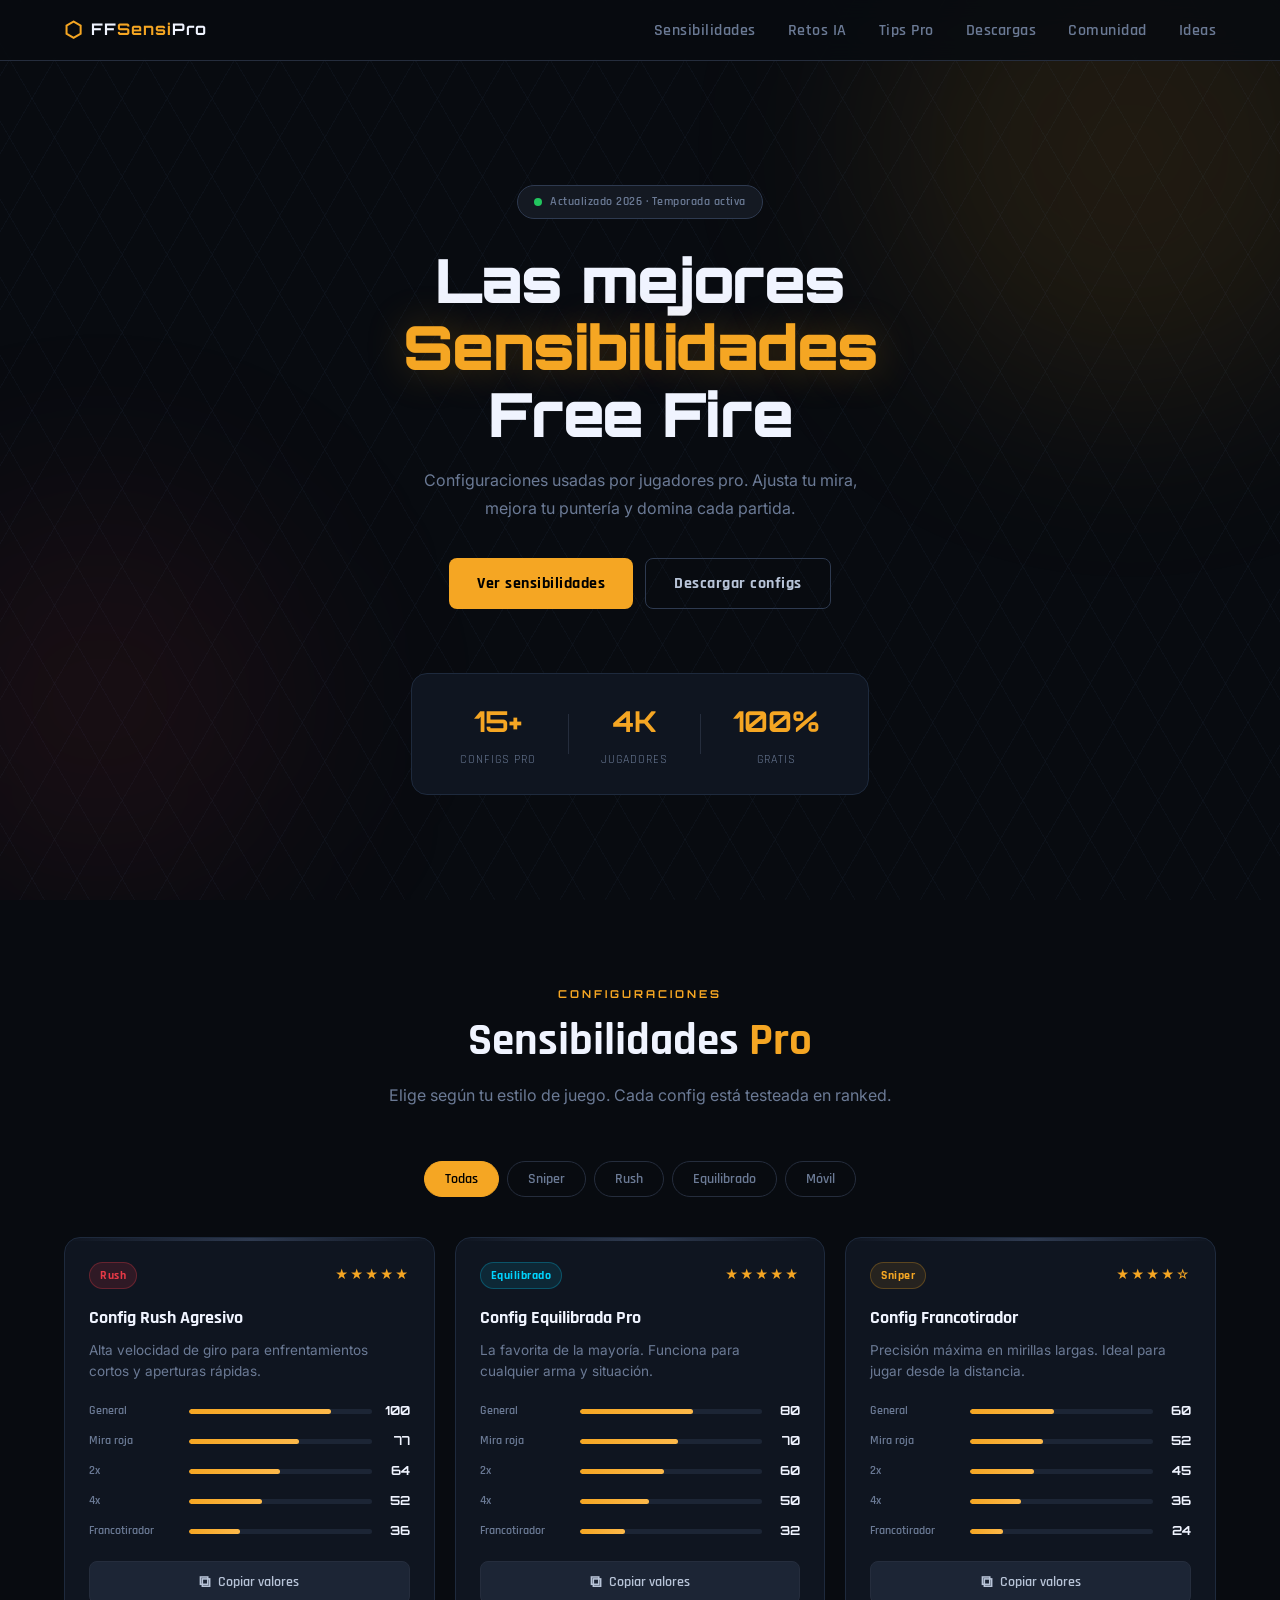
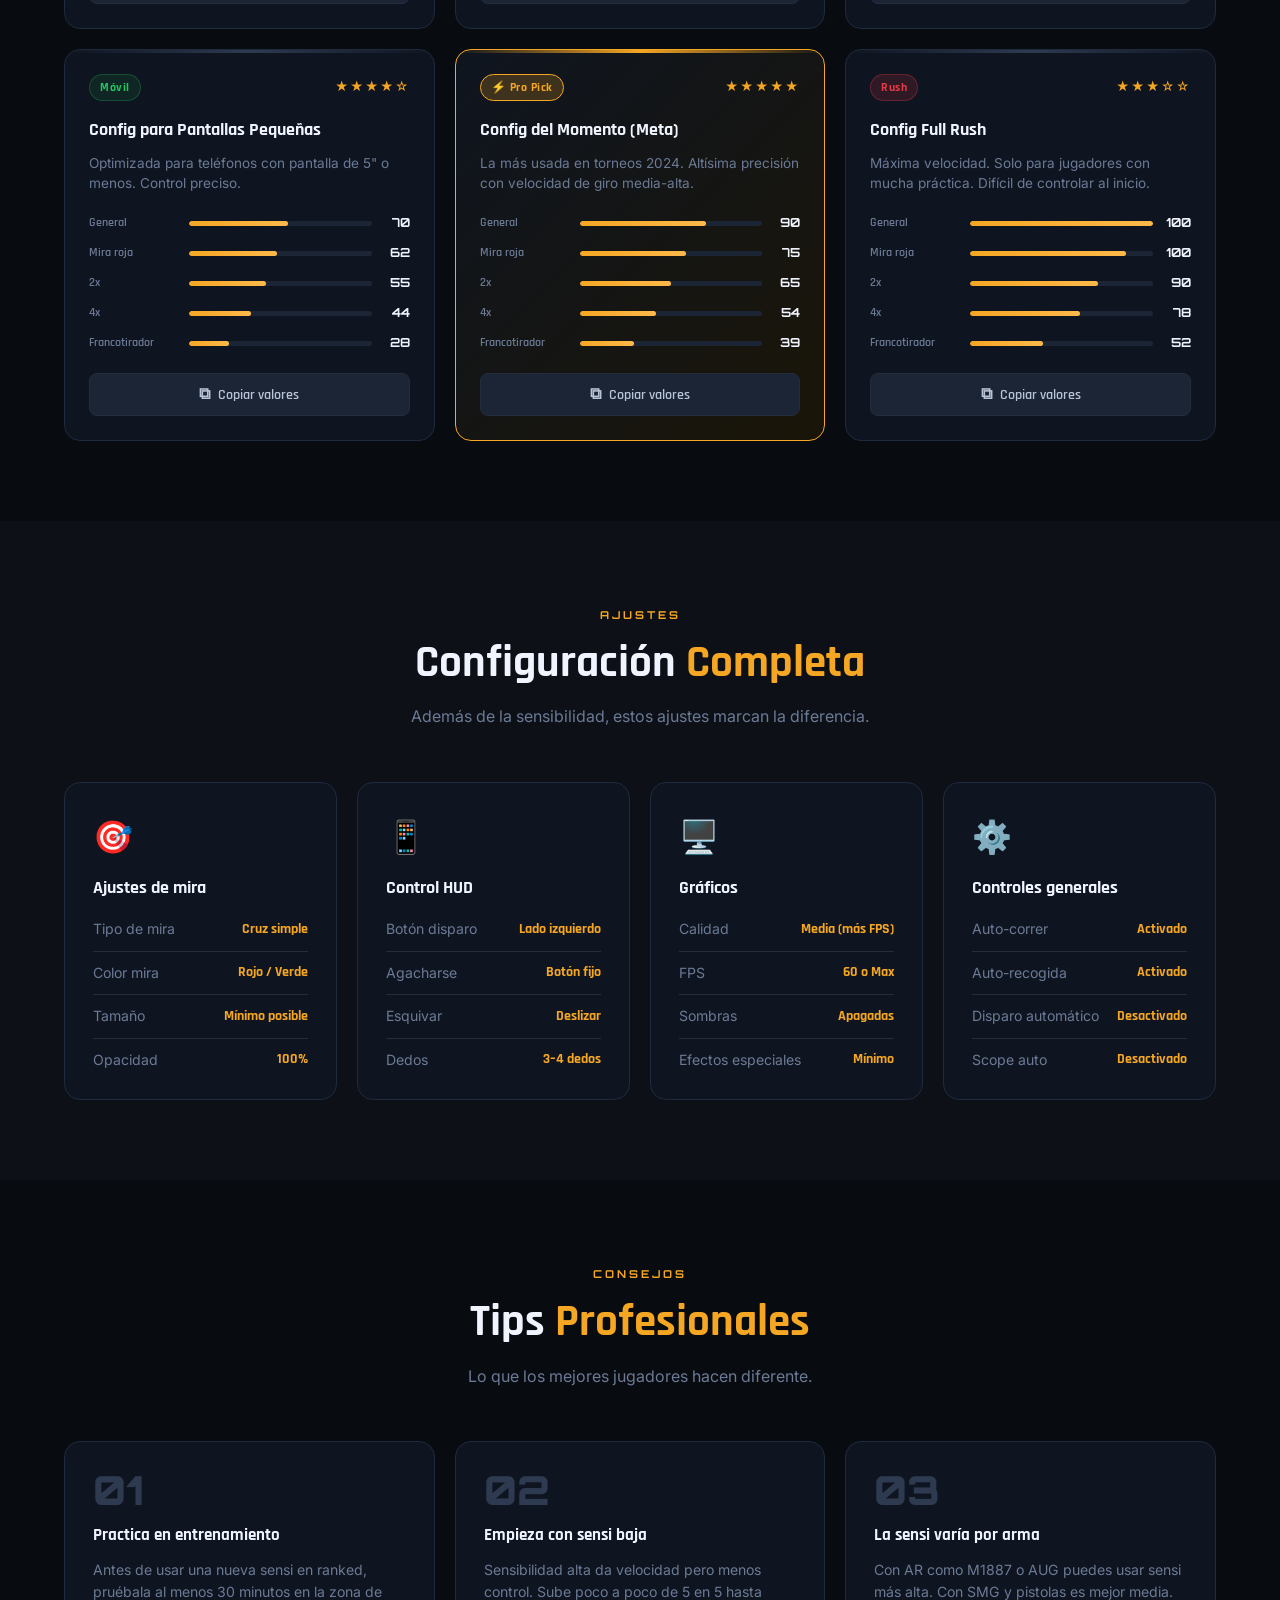
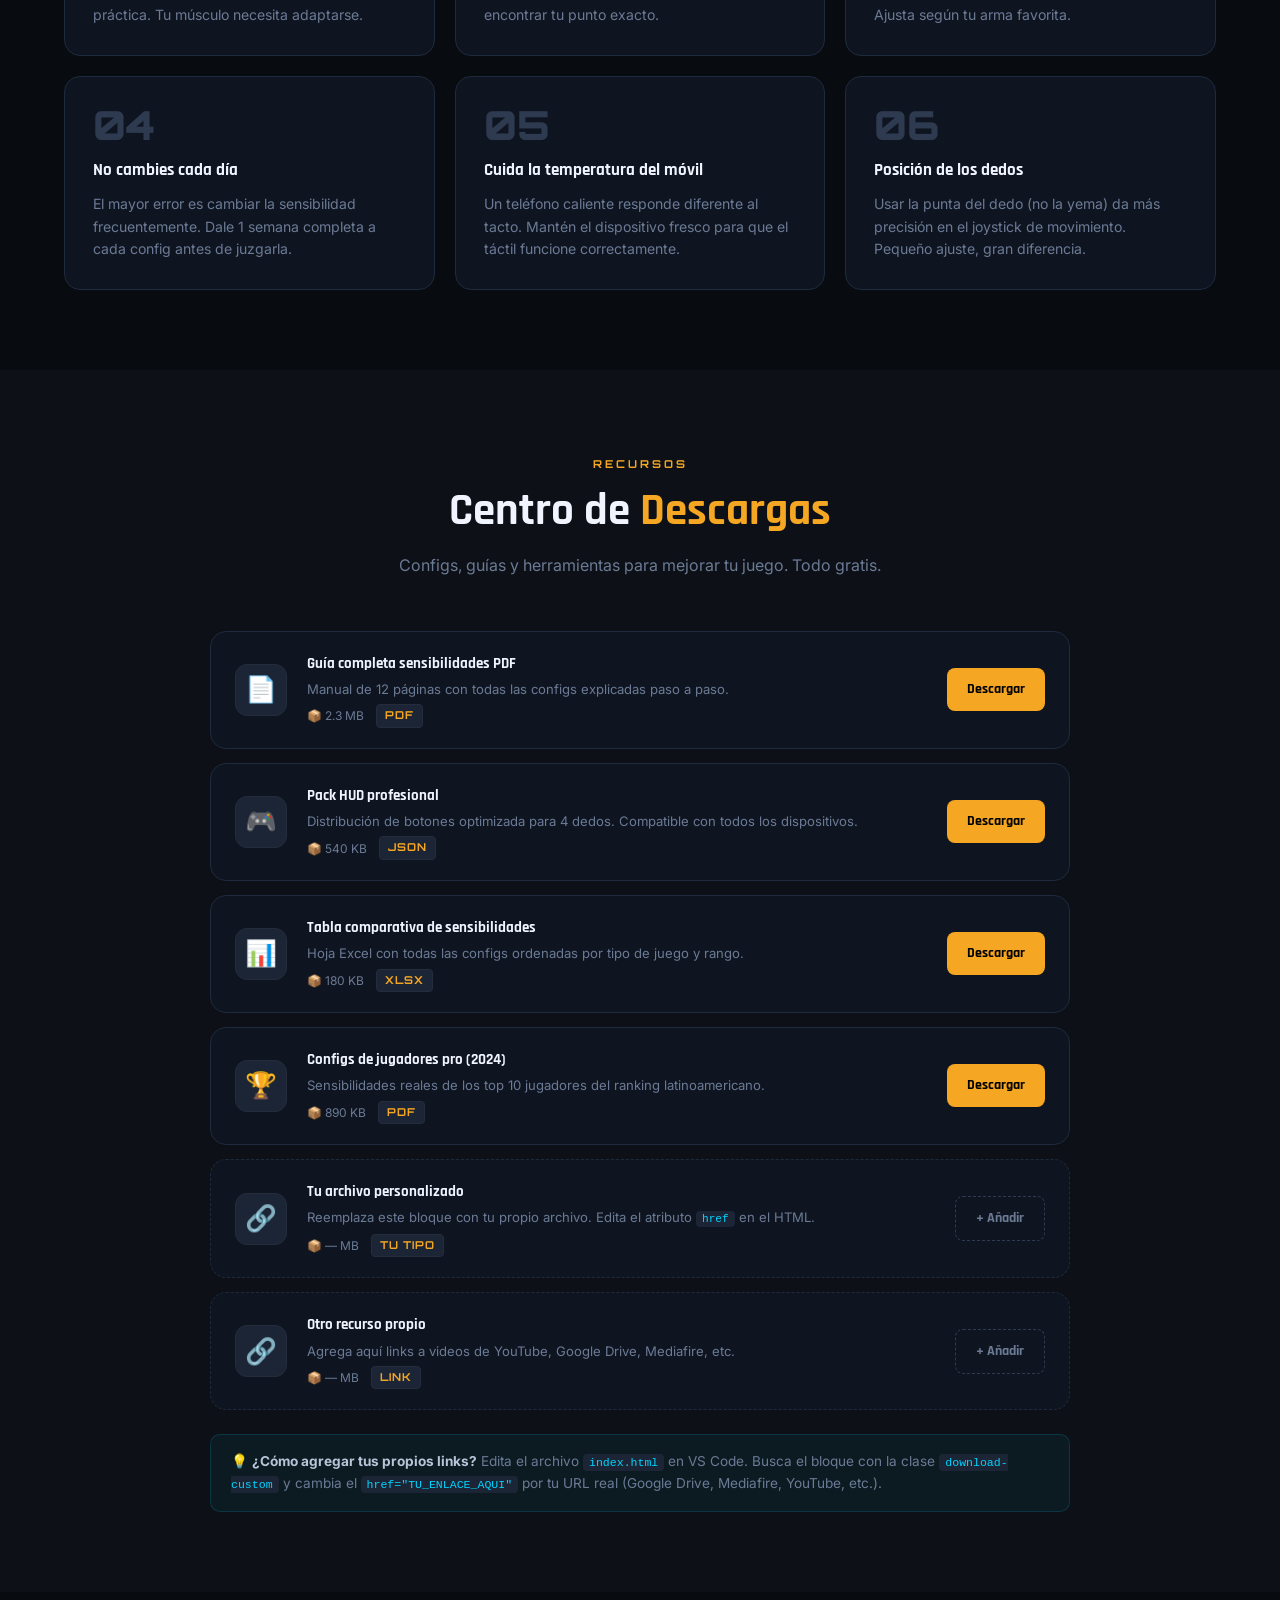
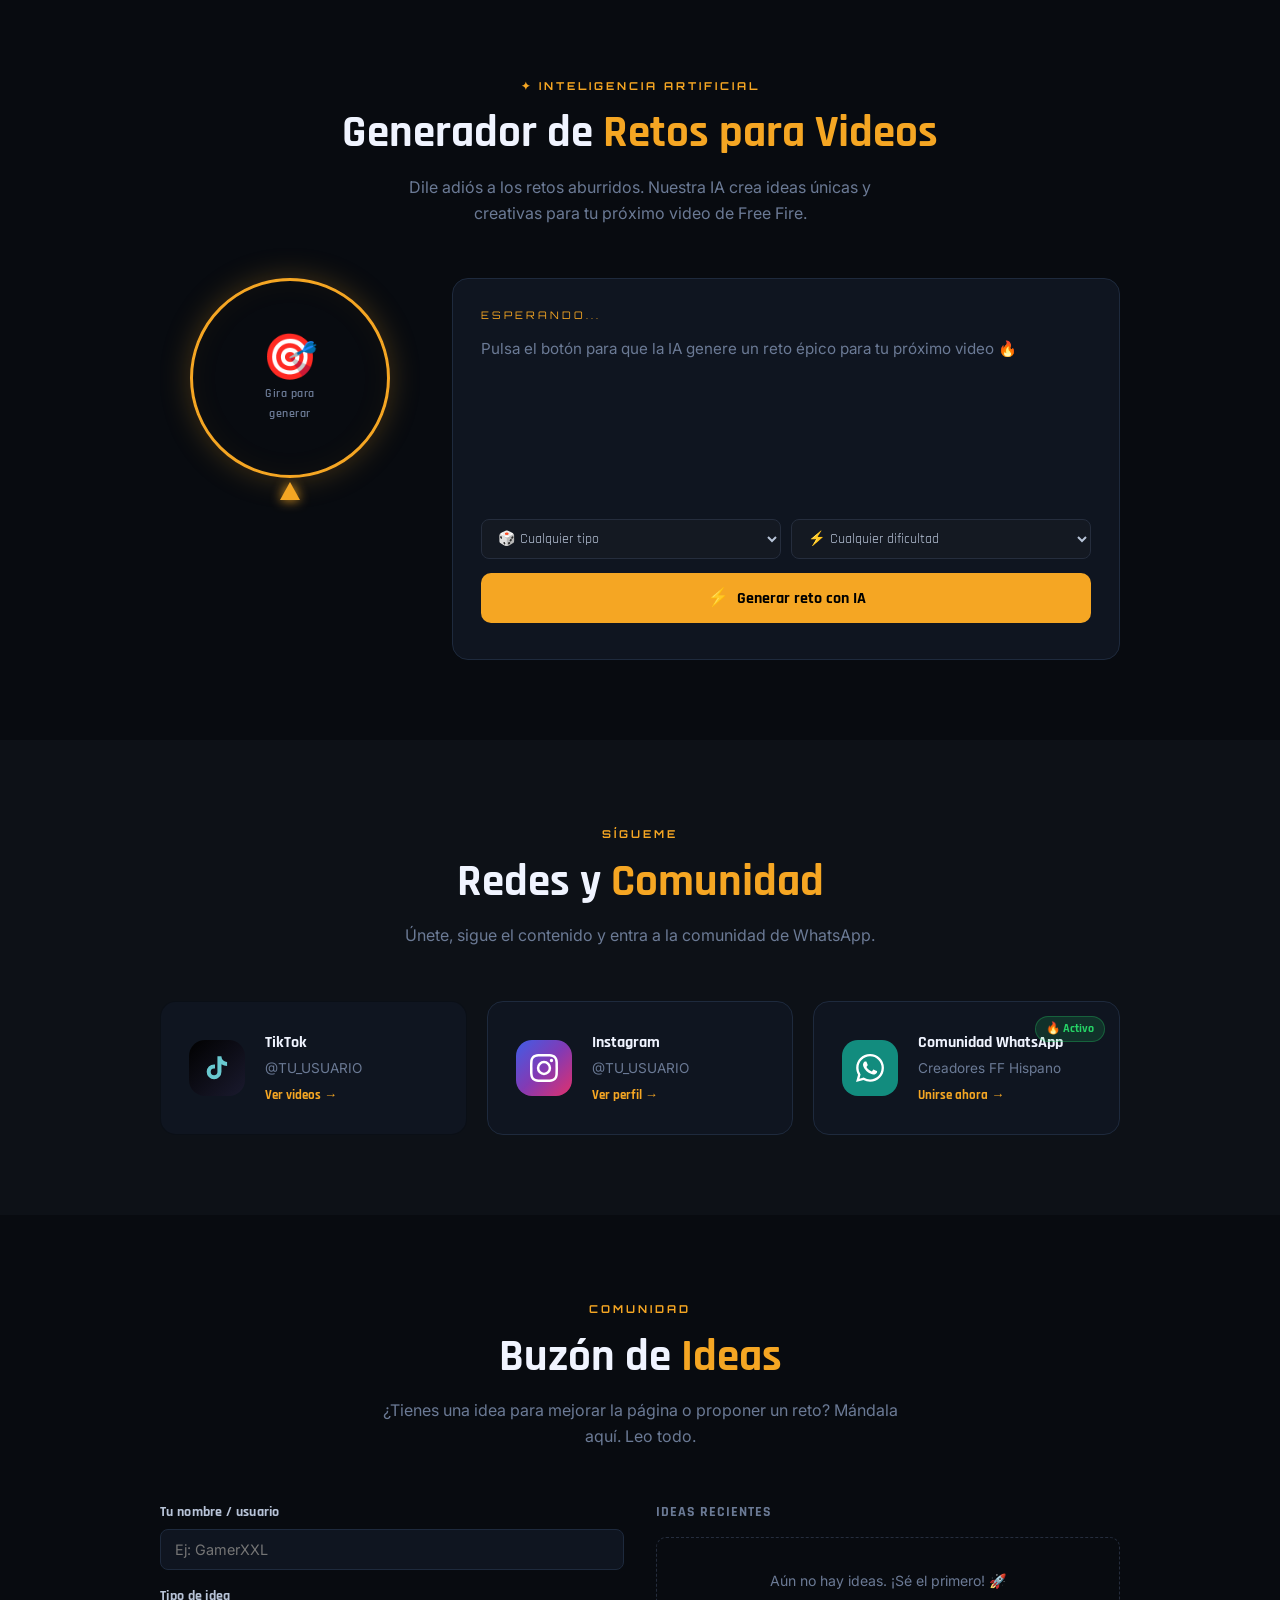
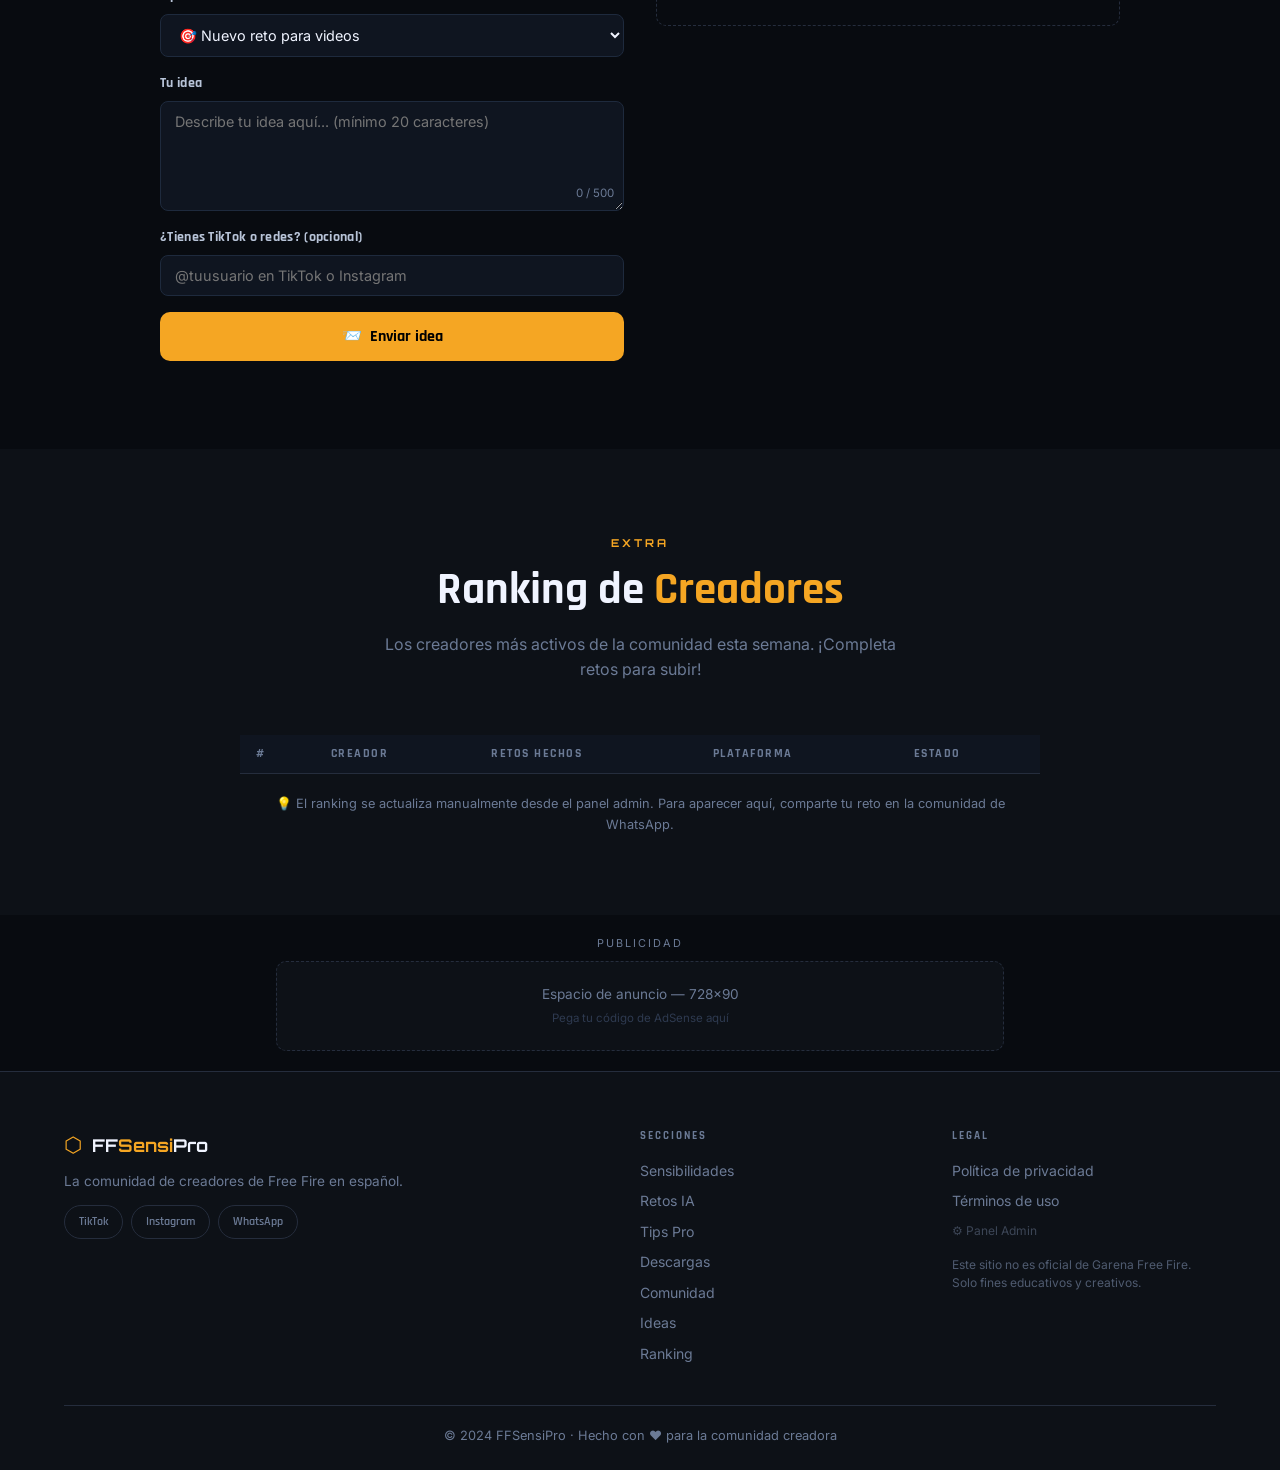
==== commit ffd44a1f: "Update index.html" ====
--- a/index.html
+++ b/index.html
@@ -26,7 +26,7 @@
         <li><a href="#descargas">Descargas</a></li>
         <li><a href="#comunidad">Comunidad</a></li>
         <li><a href="#foro">Ideas</a></li>
-        <li><a href="admin.html" class="nav-admin-link">⚙ Admin</a></li>
+        
       </ul>
       <button class="hamburger" id="hamburger" aria-label="Menú">
         <span></span><span></span><span></span>
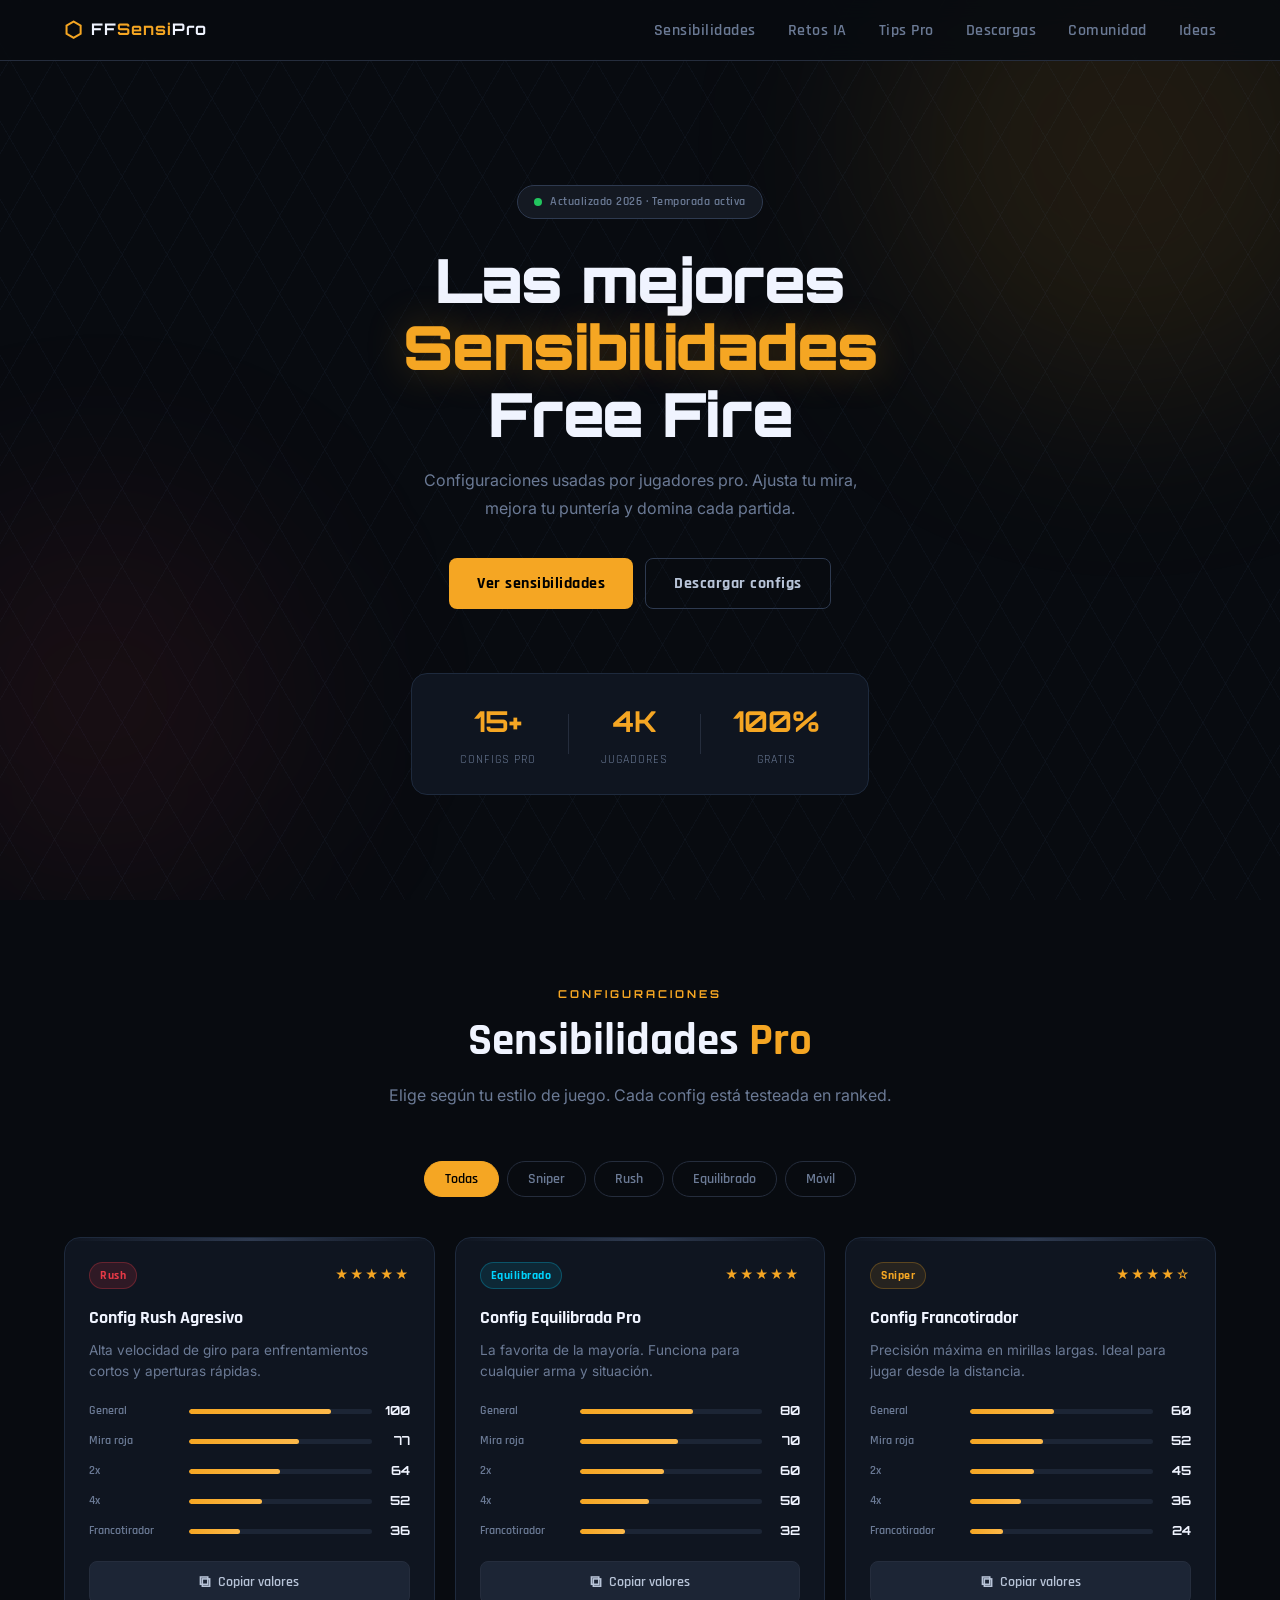
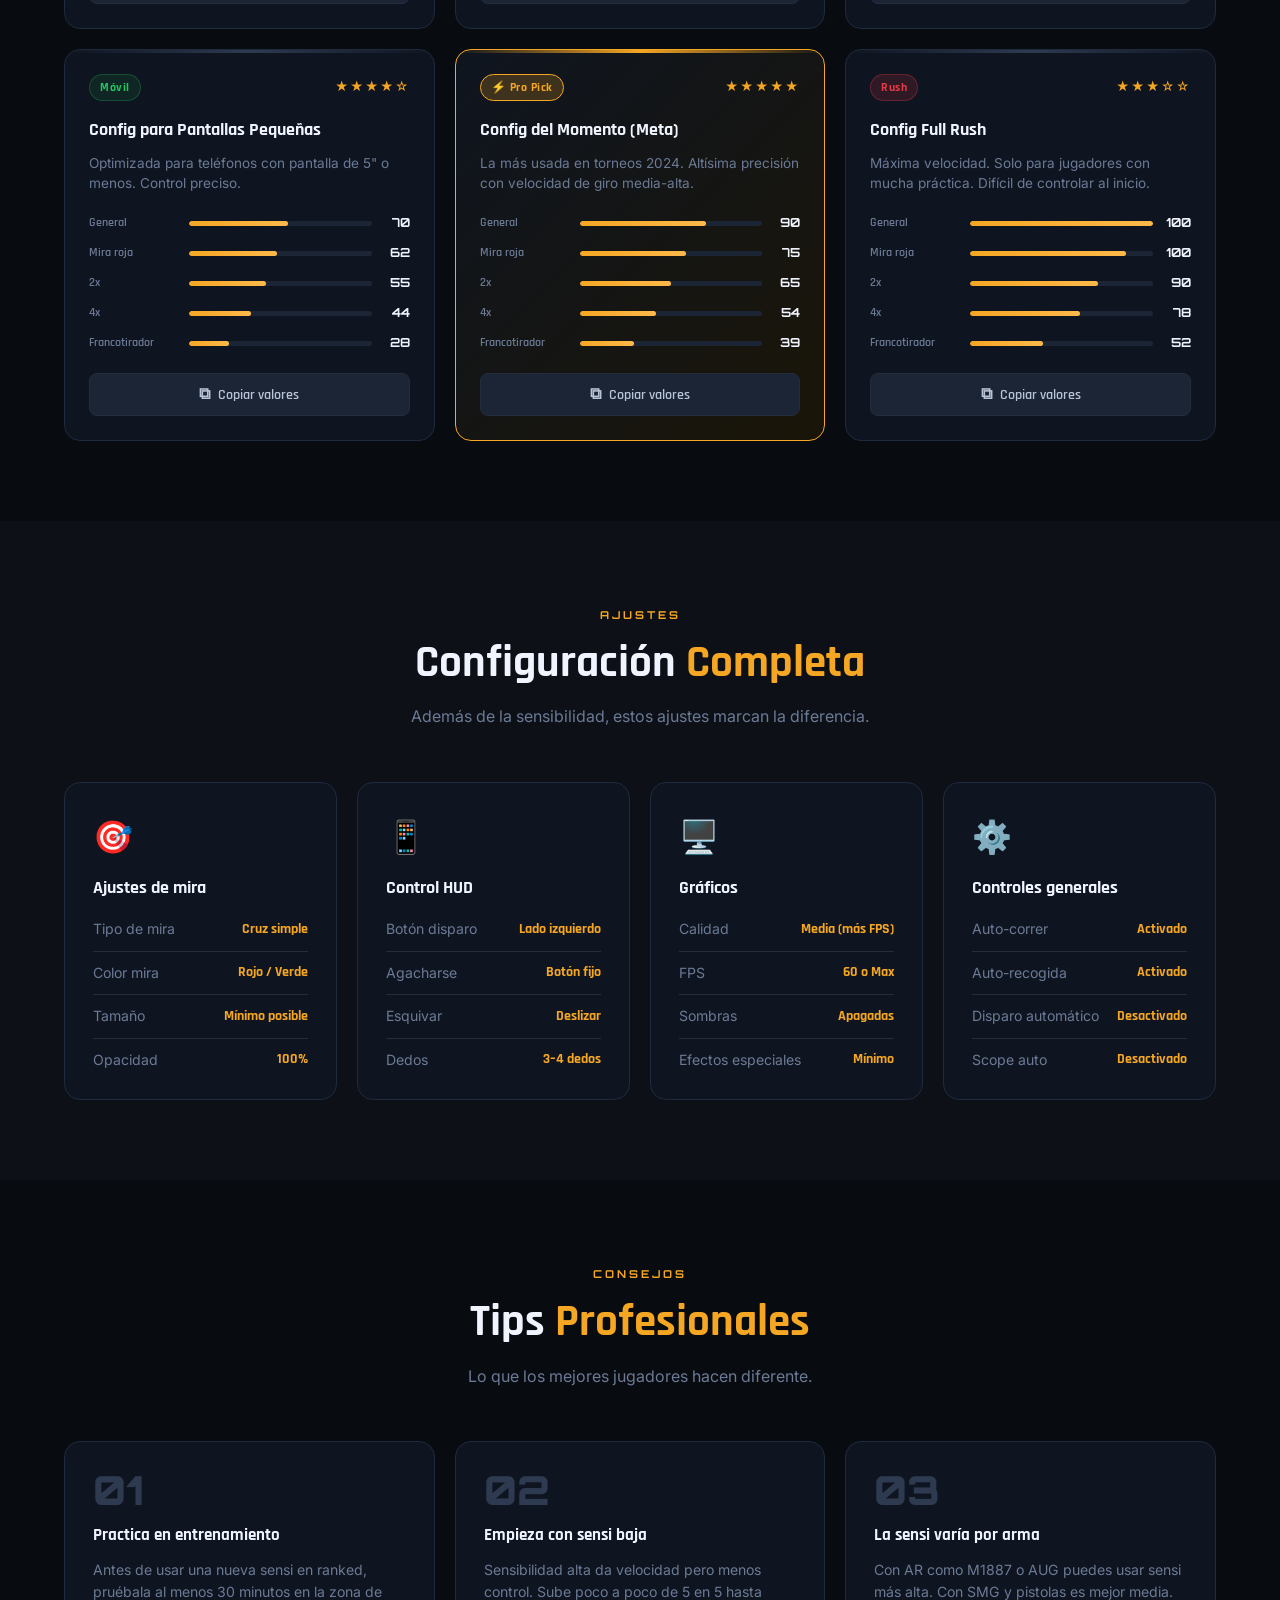
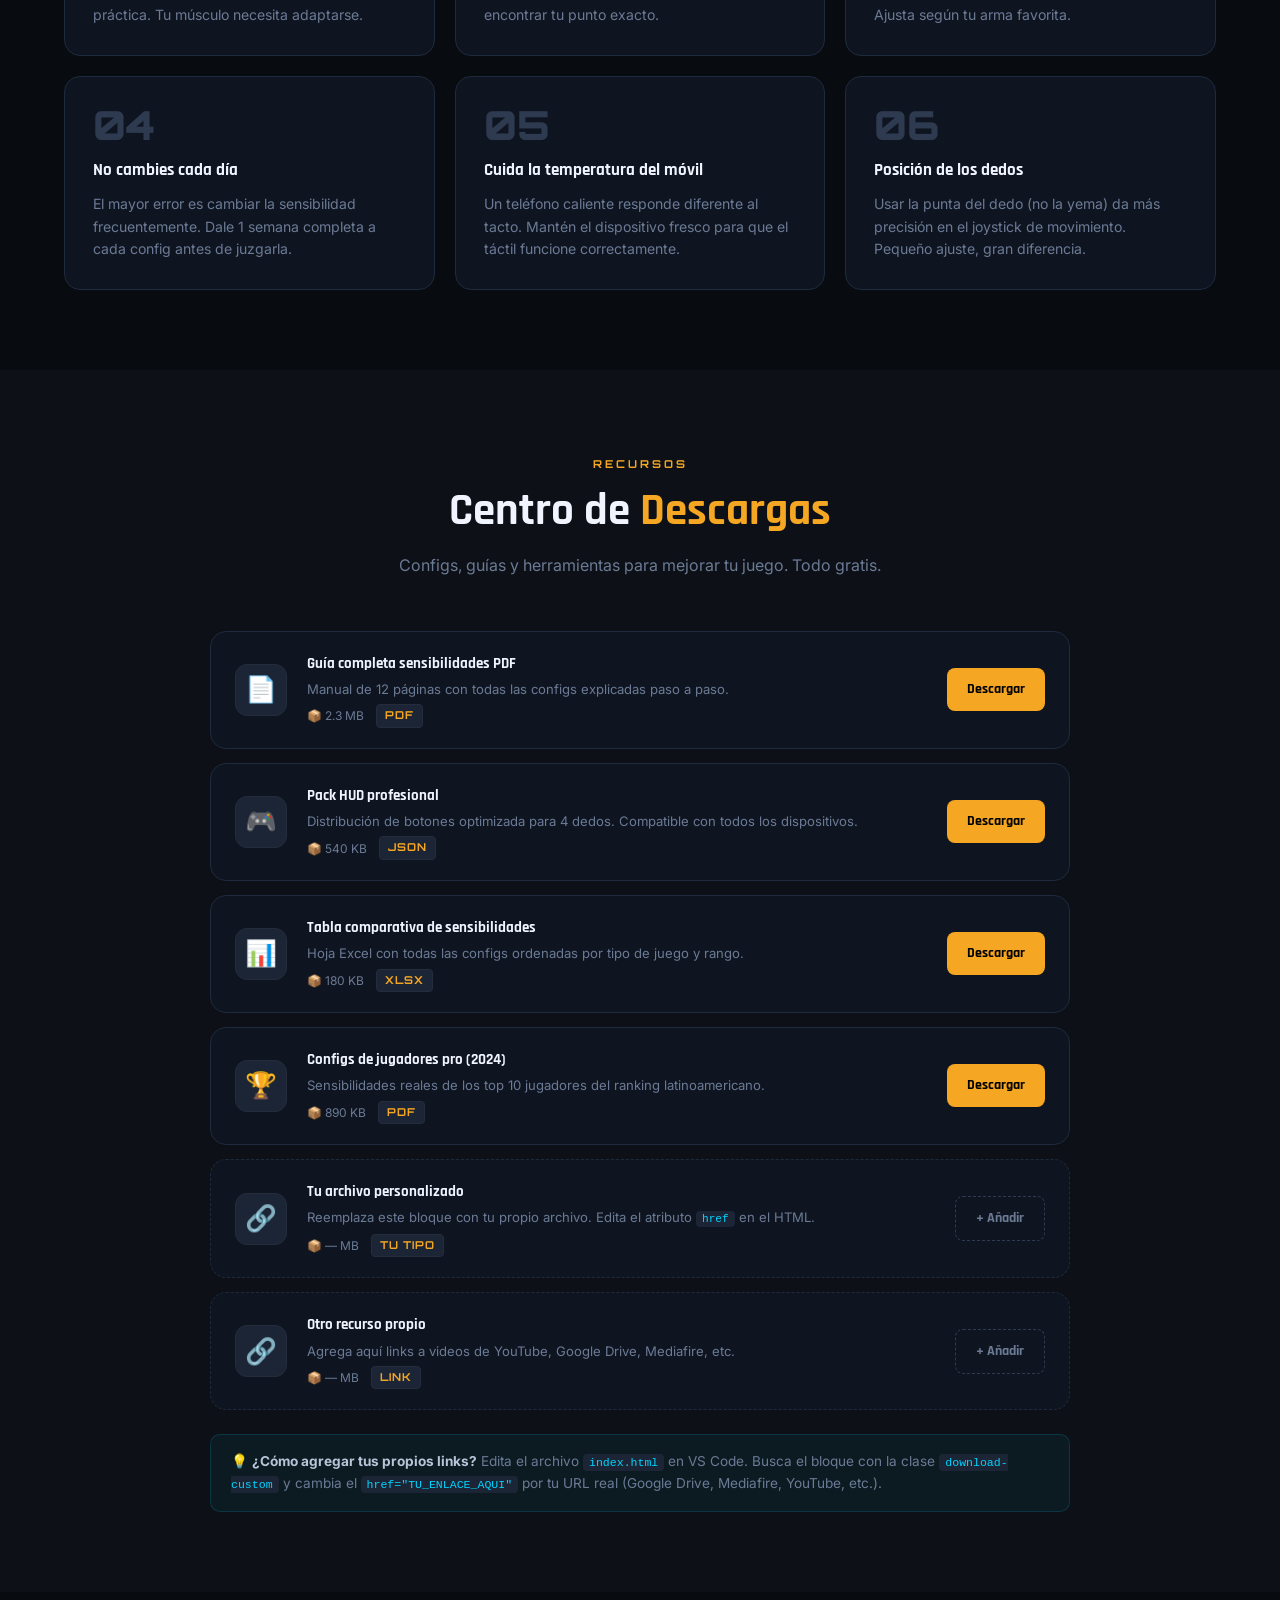
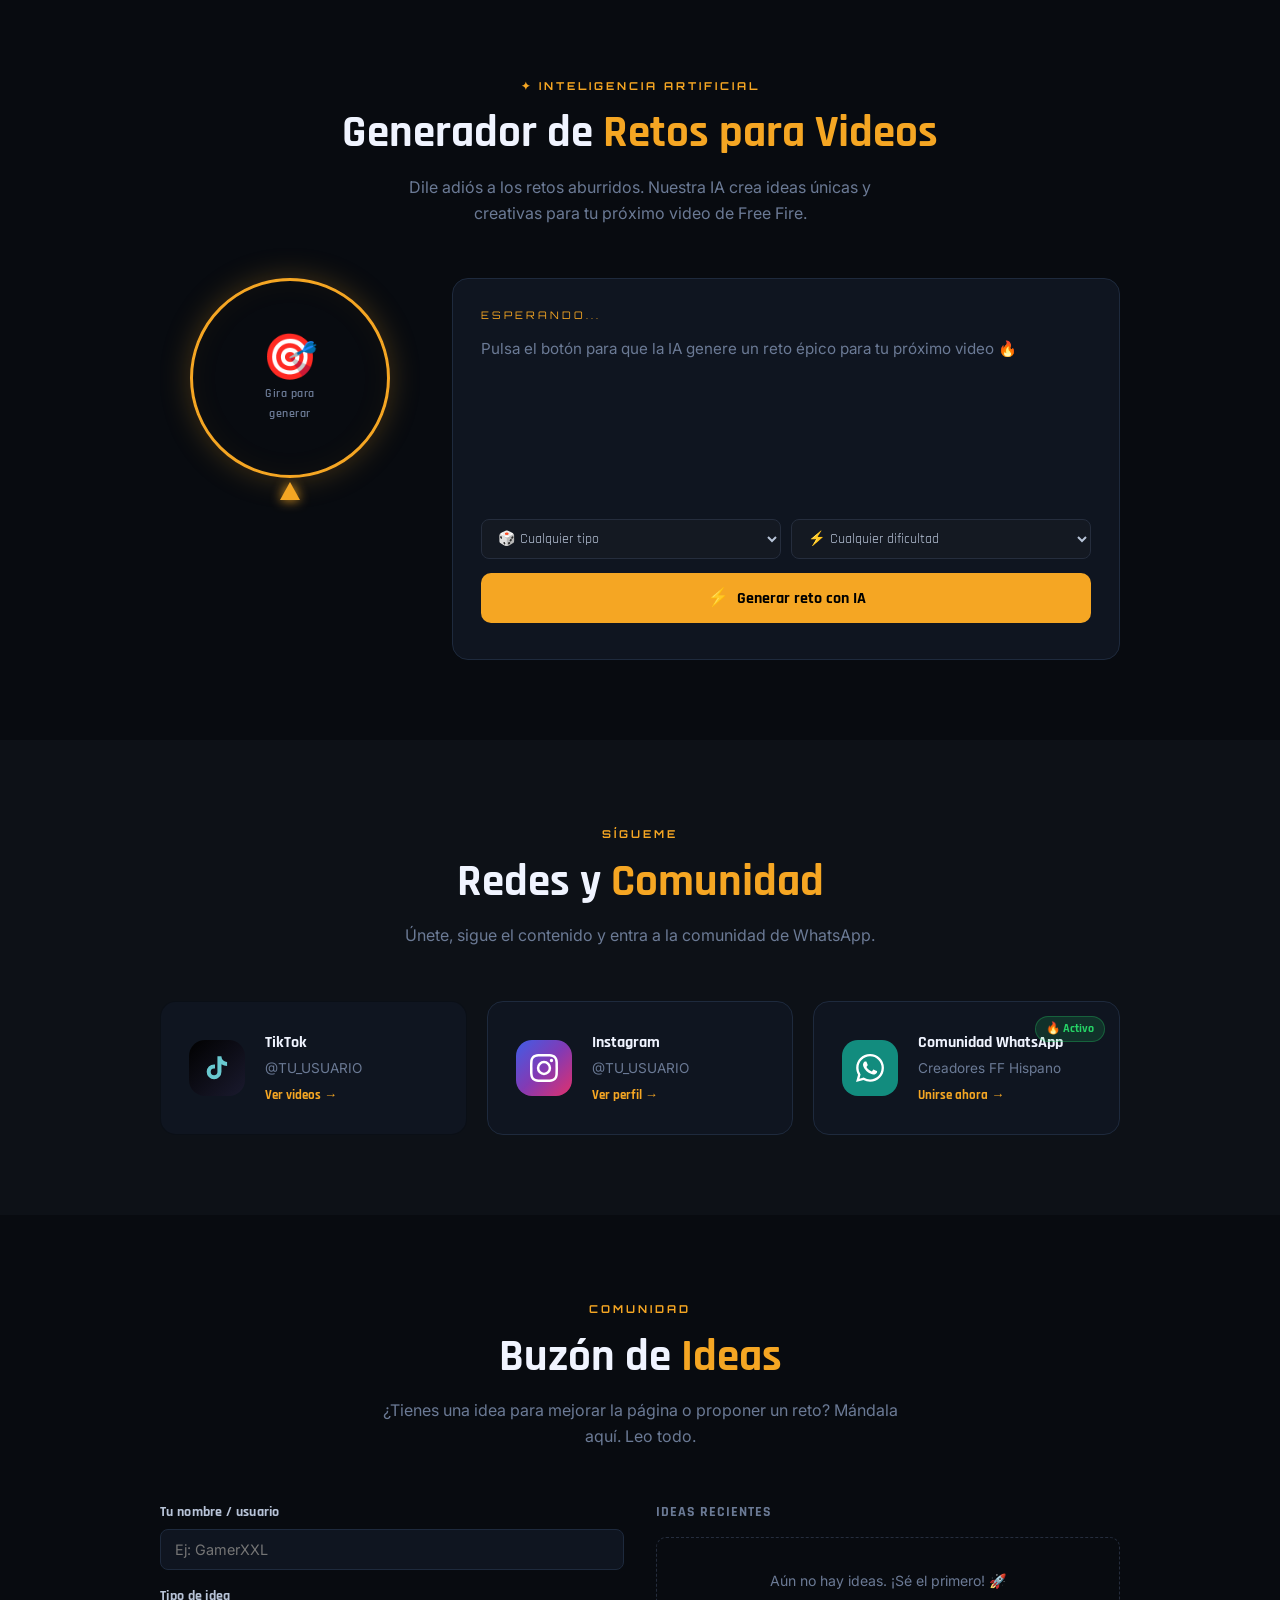
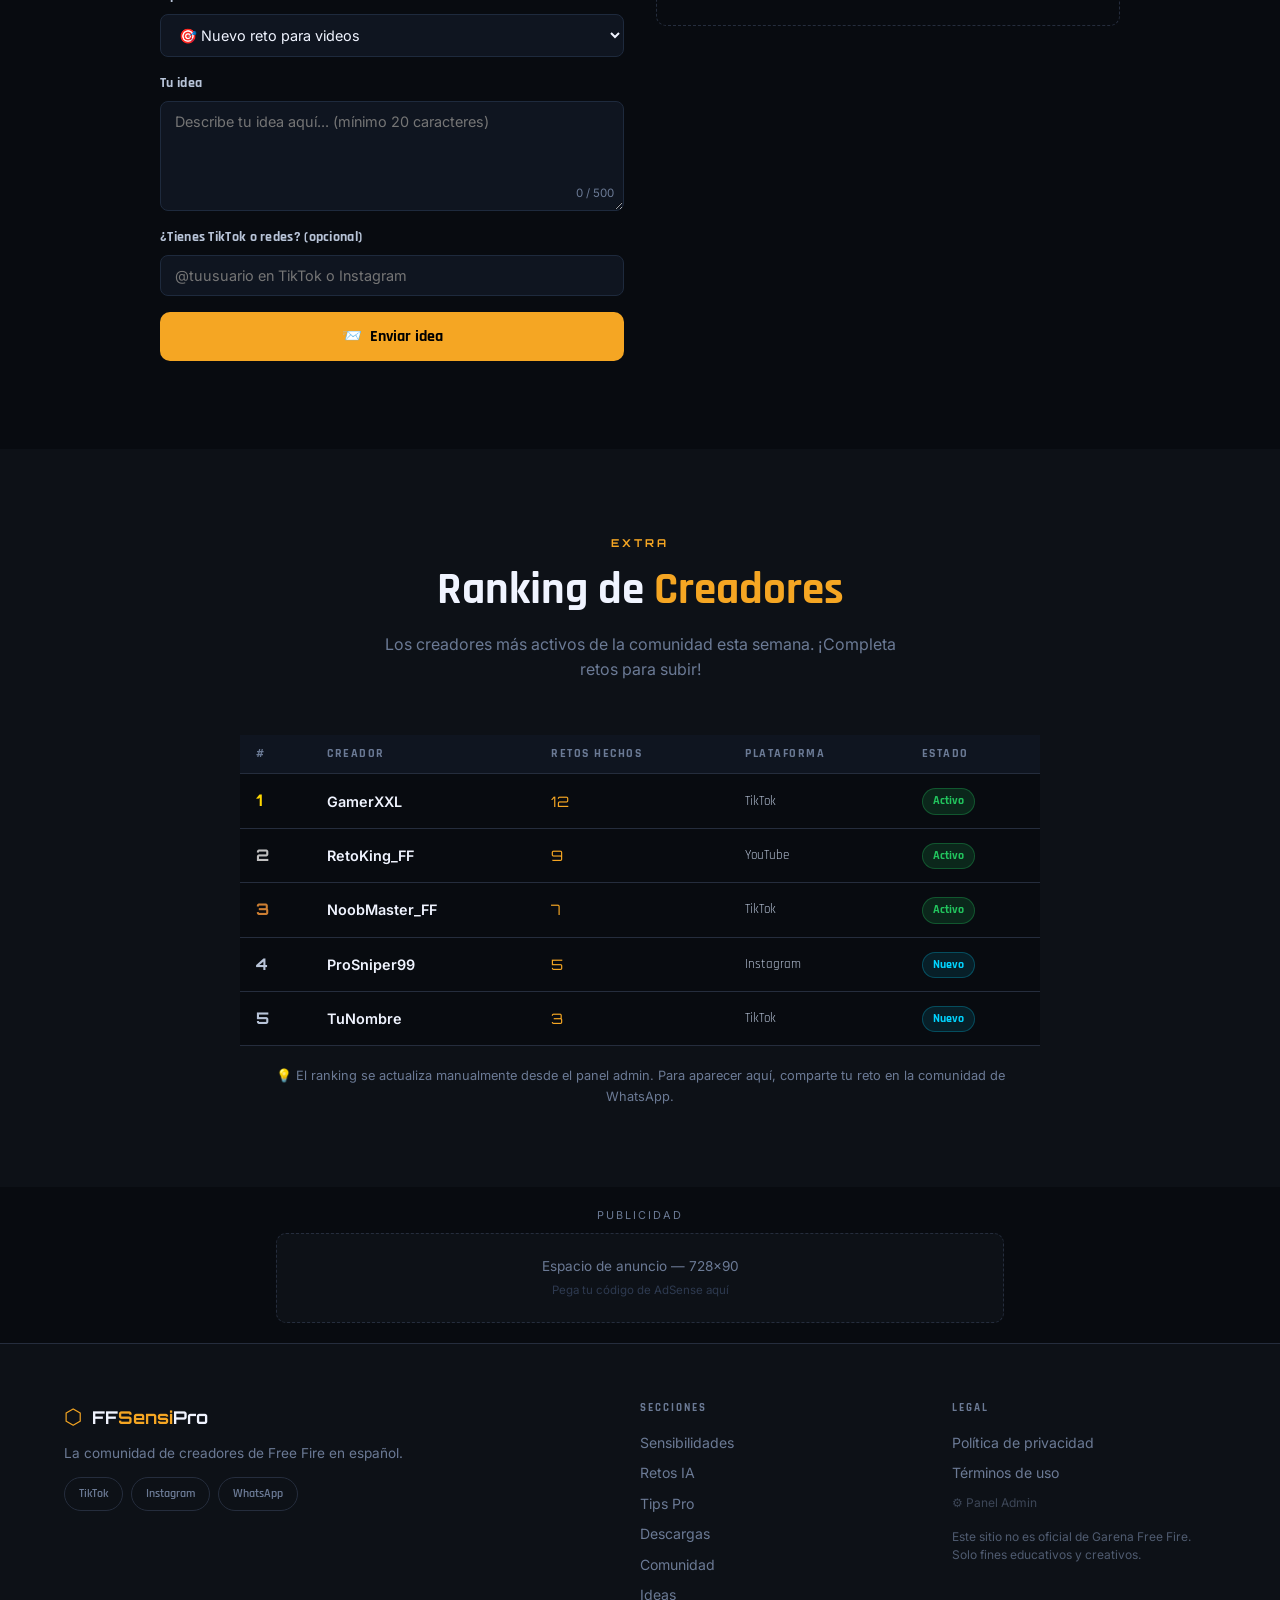
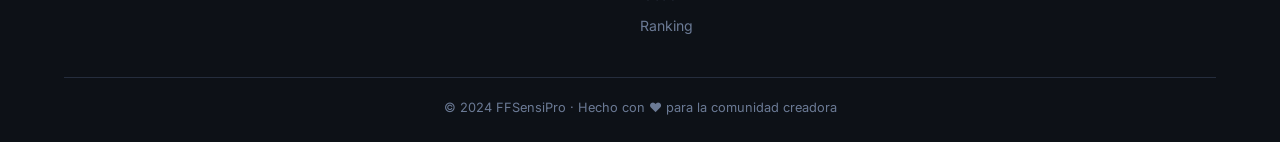
==== commit 0963fd38: "Update index.html" ====
--- a/index.html
+++ b/index.html
@@ -797,9 +797,9 @@
           <span class="footer-name">FF<em>Sensi</em>Pro</span>
           <p class="footer-tagline">La comunidad de creadores de Free Fire en español.</p>
           <div class="footer-socials">
-            <a href="TU_LINK_TIKTOK" target="_blank" class="footer-social-btn">TikTok</a>
-            <a href="TU_LINK_INSTAGRAM" target="_blank" class="footer-social-btn">Instagram</a>
-            <a href="TU_LINK_WHATSAPP" target="_blank" class="footer-social-btn footer-social-wa">WhatsApp</a>
+            <a href="https://www.tiktok.com/@sdf.twilight" target="_blank" class="footer-social-btn">TikTok</a>
+            <a href="https://www.instagram.com/ericckmartiinezz/" target="_blank" class="footer-social-btn">Instagram</a>
+            <a href="https://whatsapp.com/channel/0029VbCVVBt0bIdub6GTxx1C" target="_blank" class="footer-social-btn footer-social-wa">WhatsApp</a>
           </div>
         </div>
         <div class="footer-links">
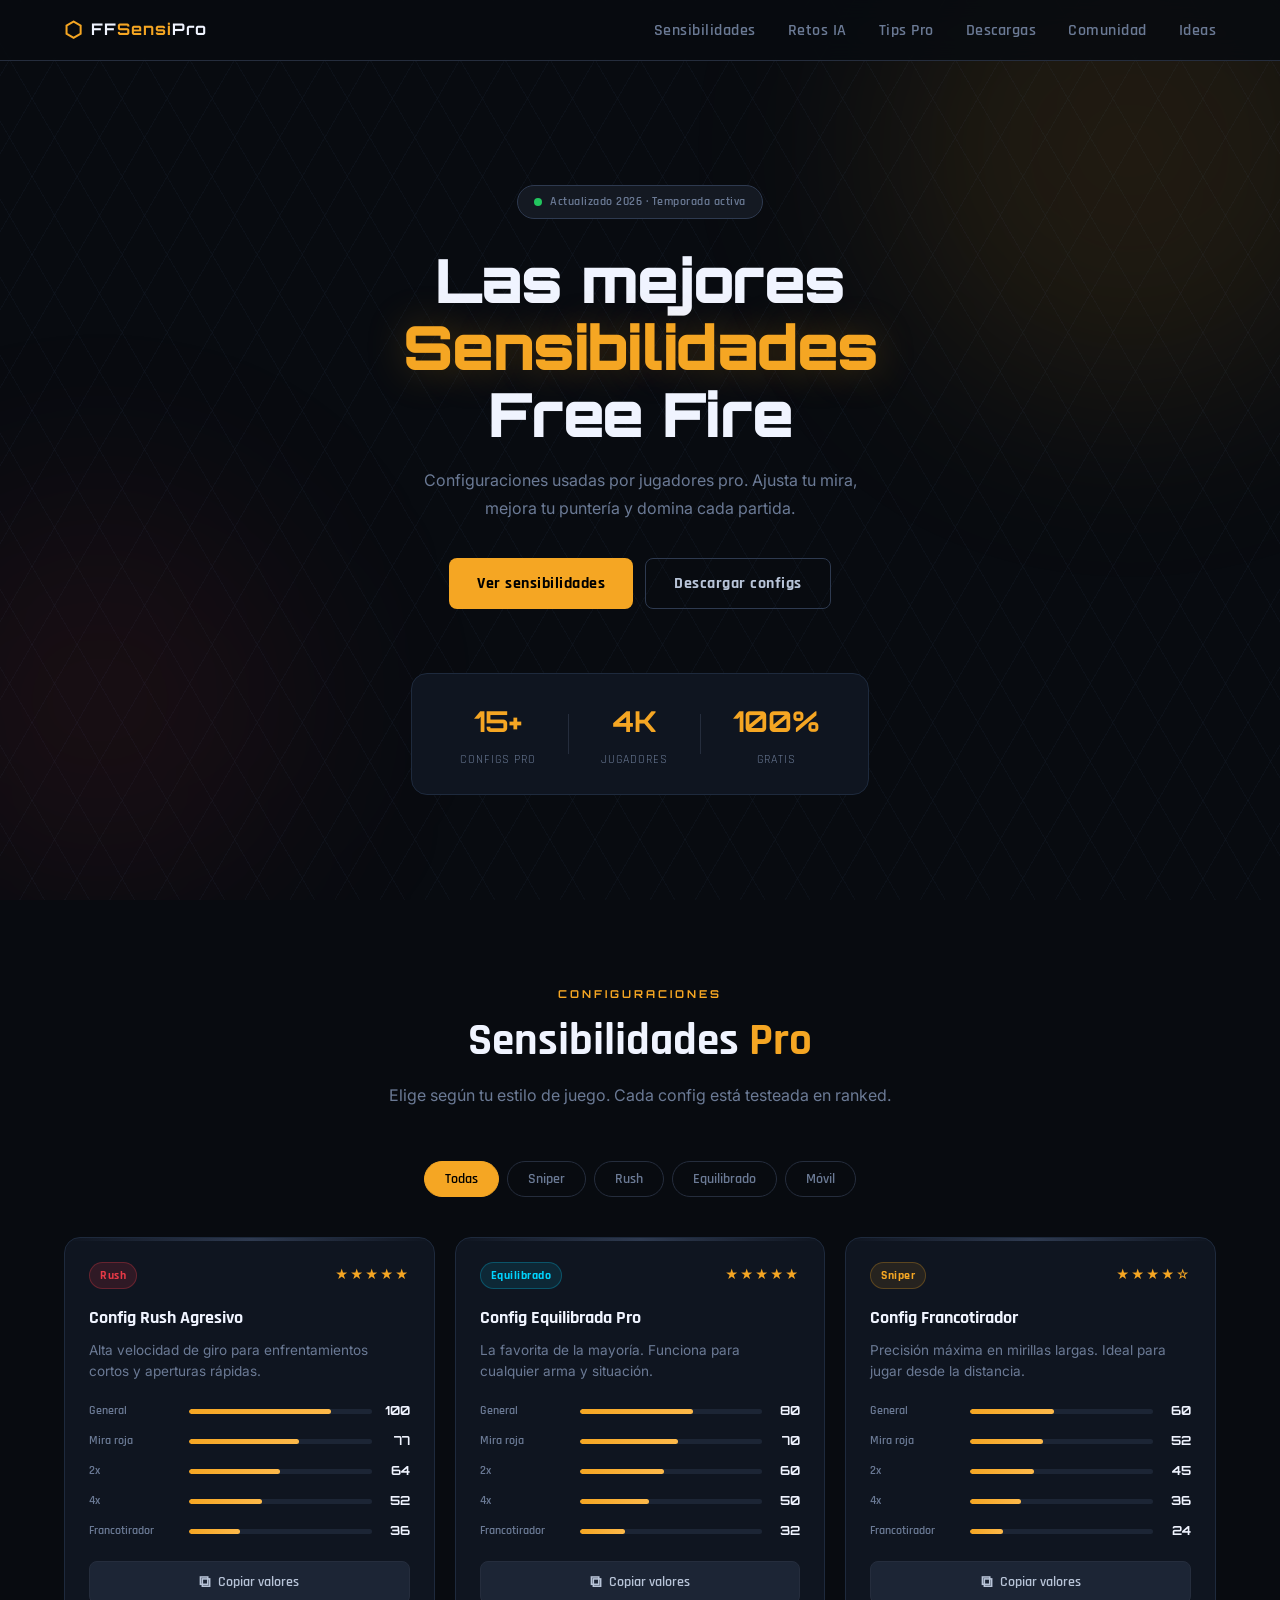
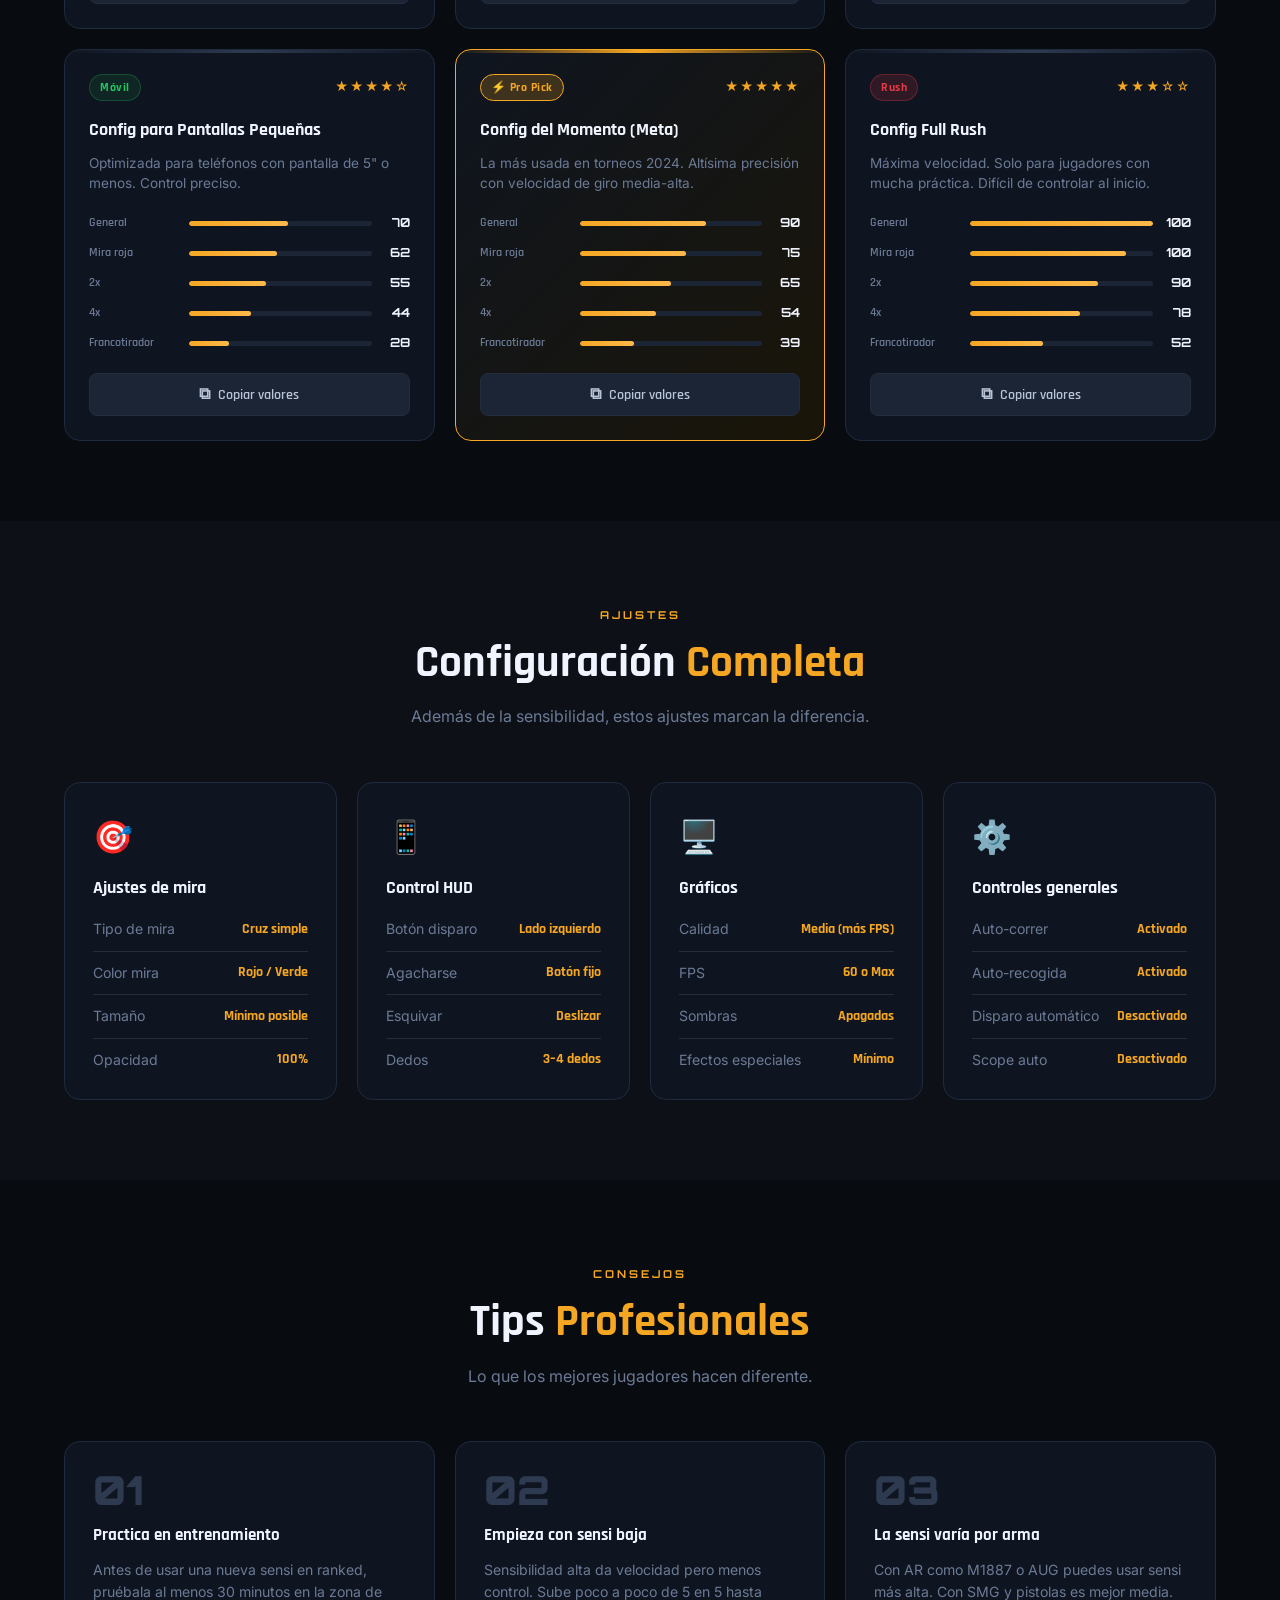
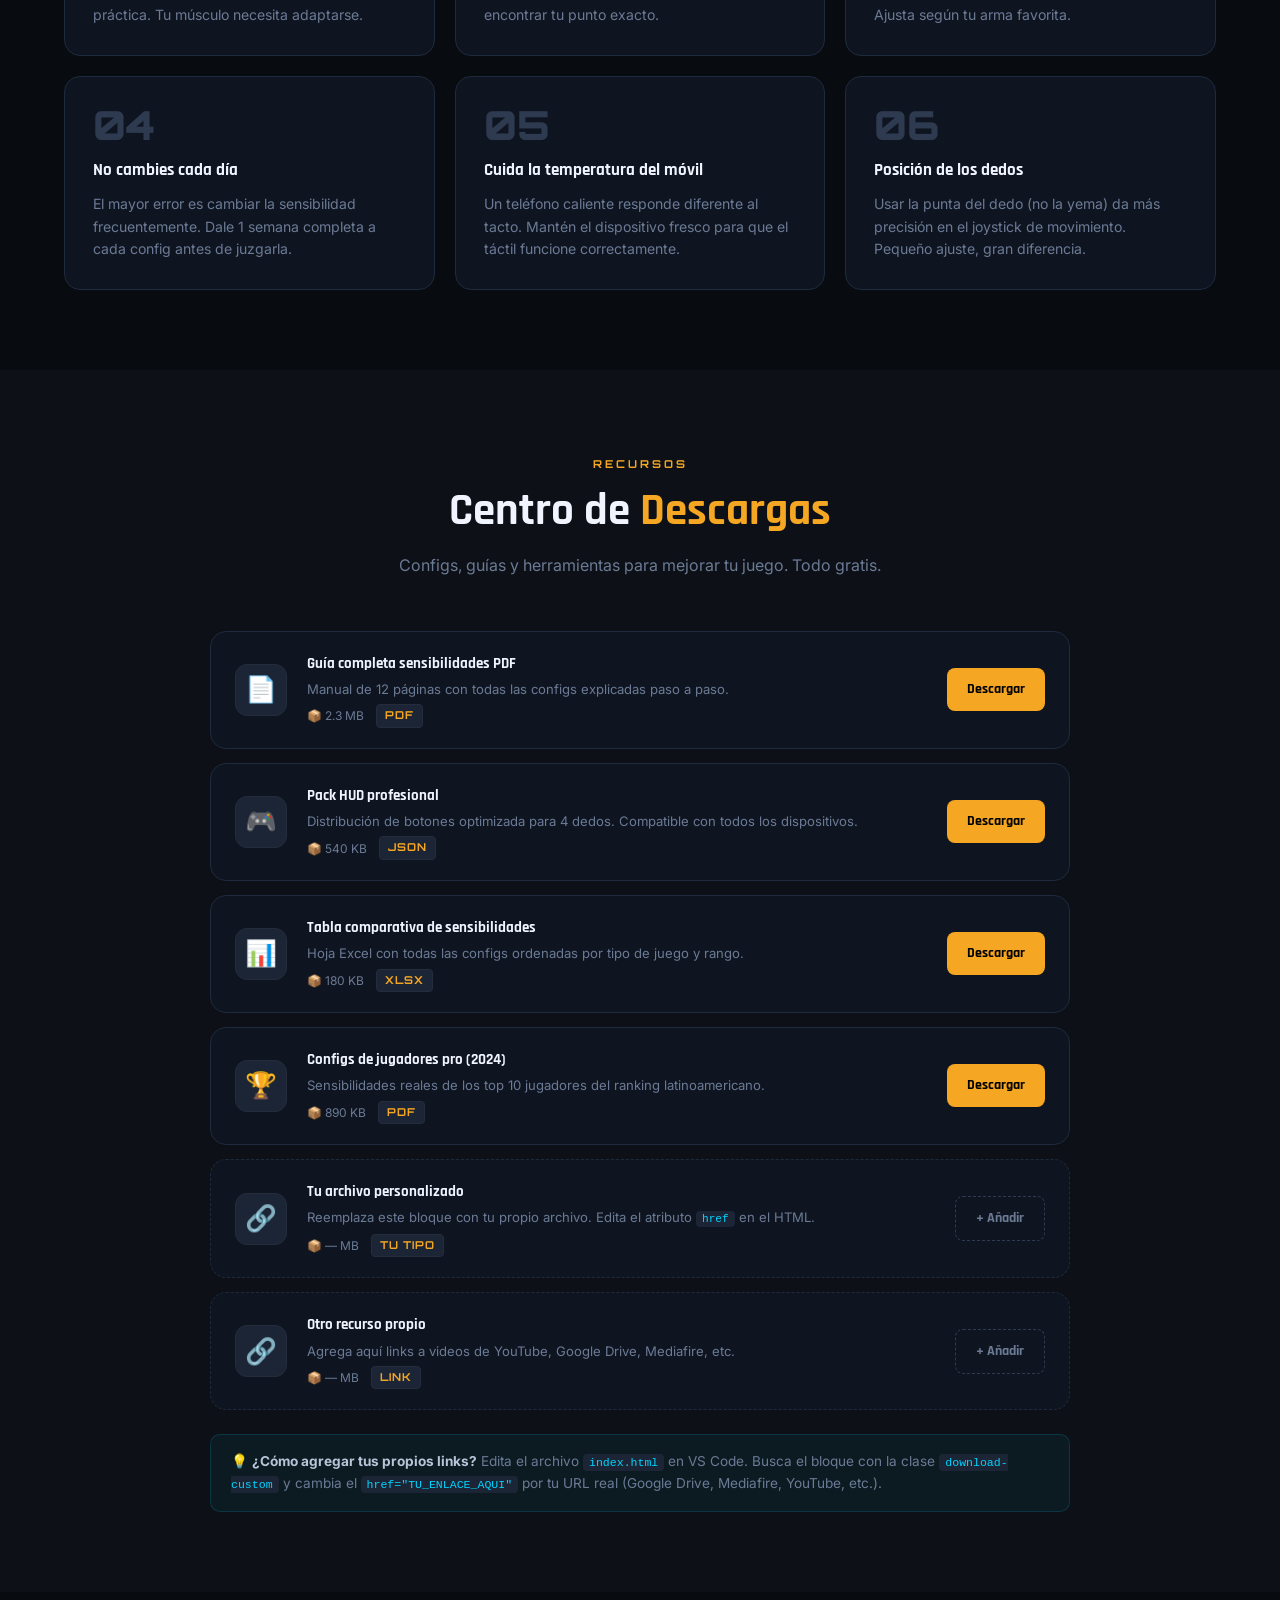
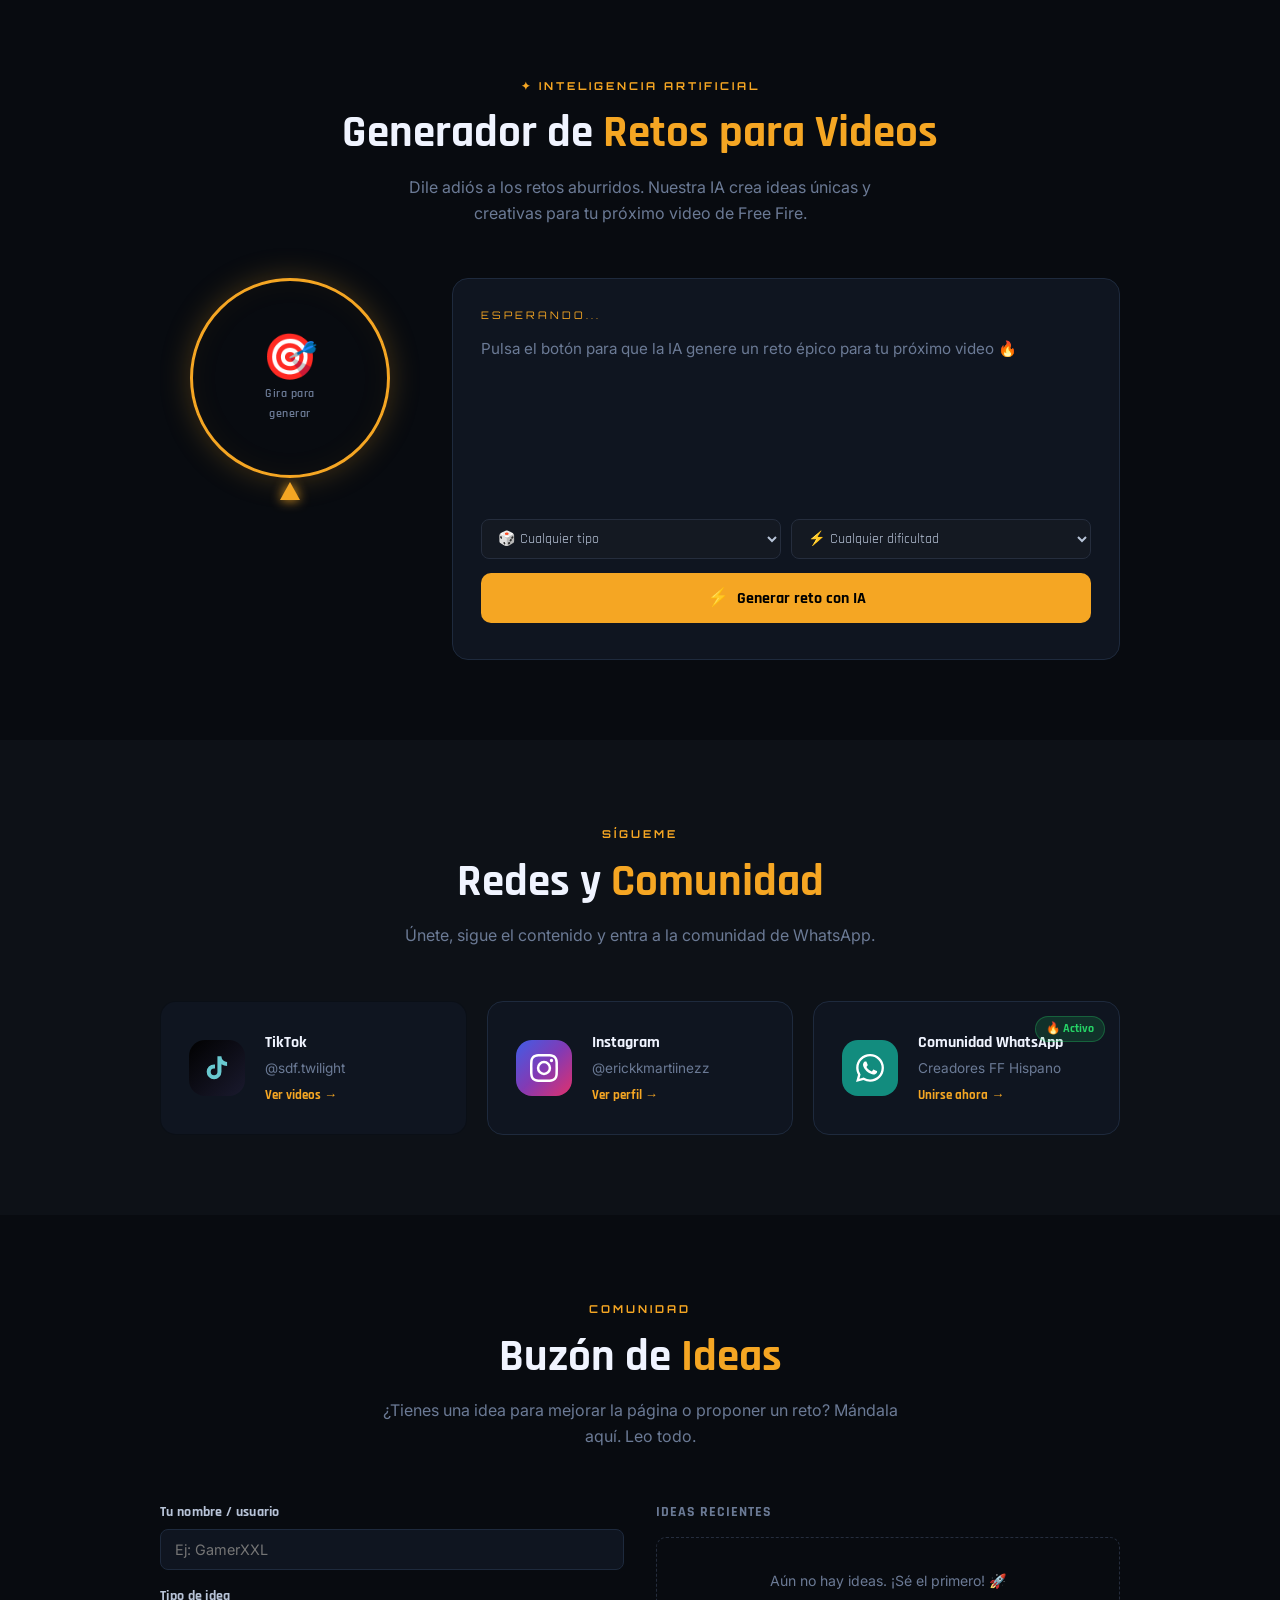
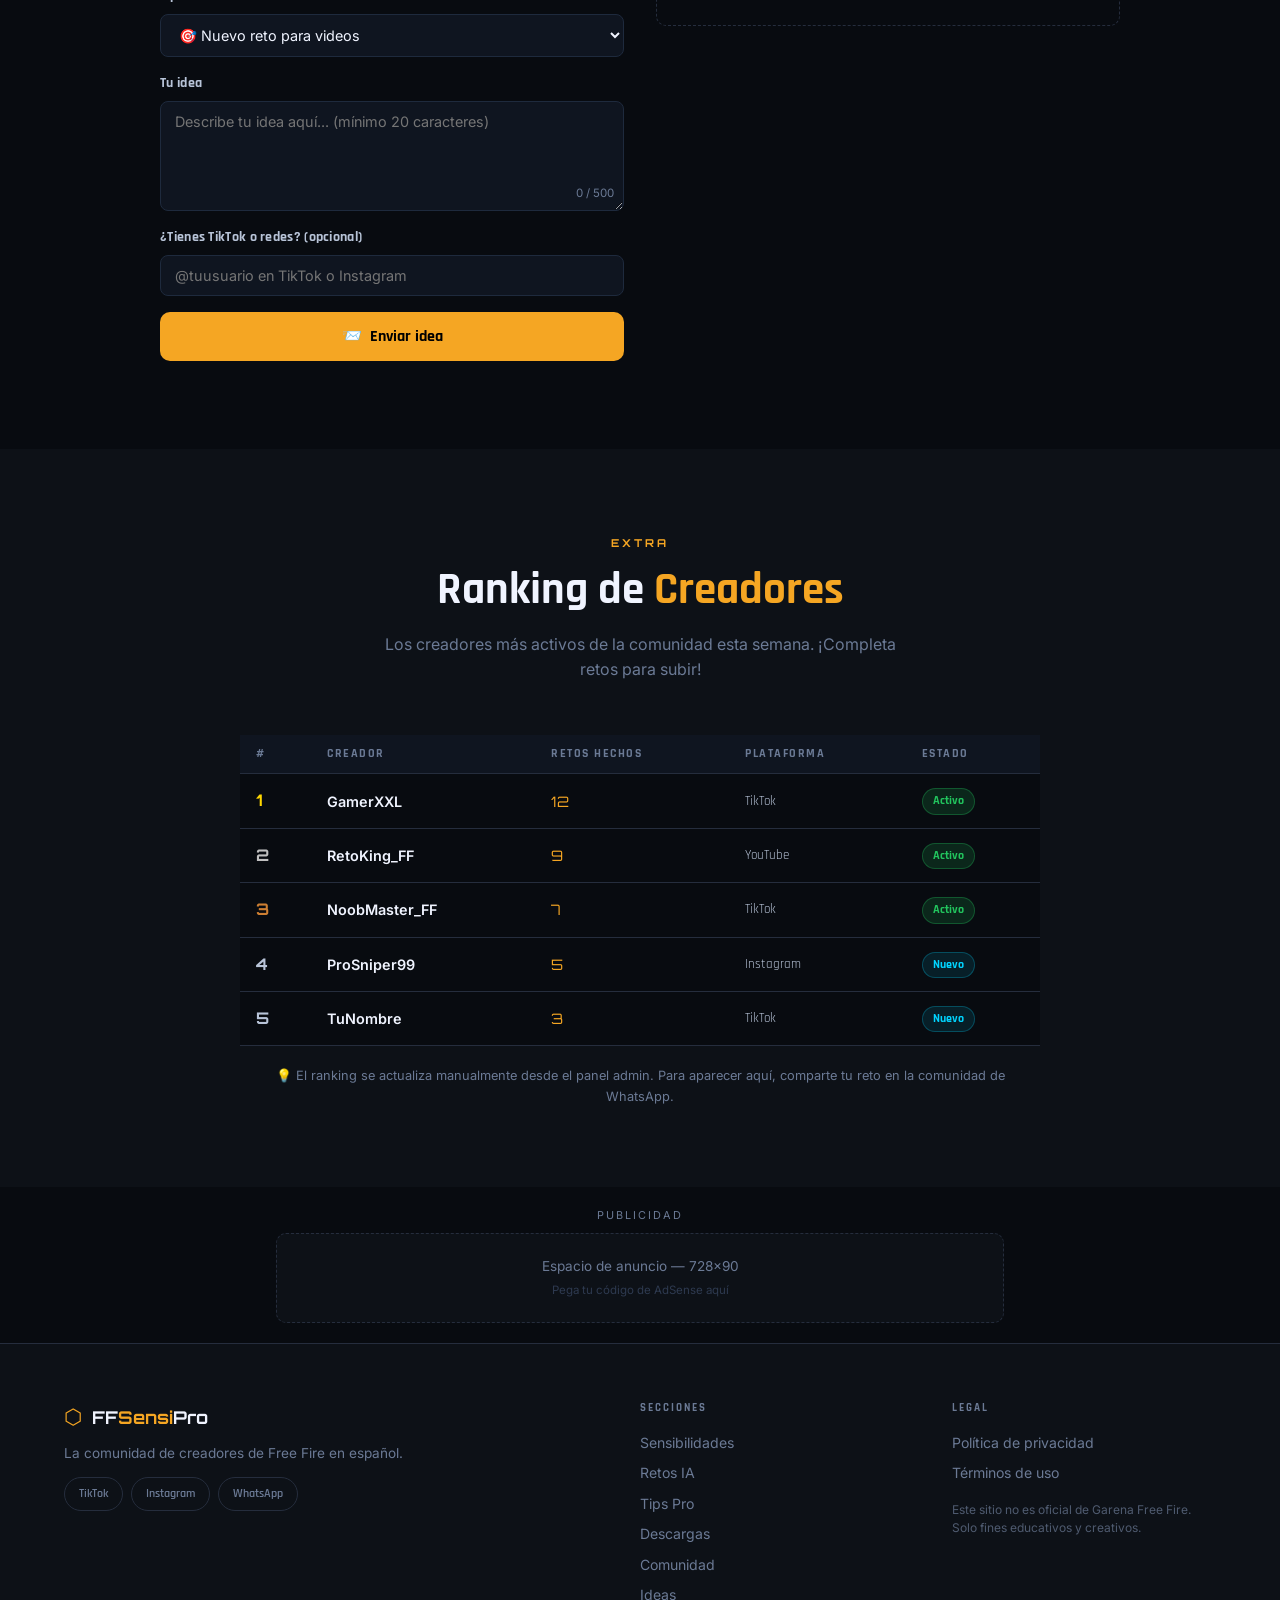
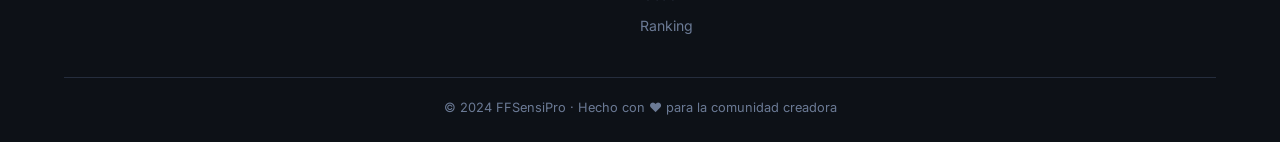
==== commit bd416e5e: "Update index.html" ====
--- a/index.html
+++ b/index.html
@@ -642,7 +642,7 @@
       <div class="social-grid">
 
         <!-- TikTok -->
-        <a href="TU_LINK_TIKTOK" target="_blank" class="social-card social-tiktok">
+        <a href="https://www.tiktok.com/@sdf.twilight" target="_blank" class="social-card social-tiktok">
           <div class="social-icon-wrap">
             <svg class="social-svg" viewBox="0 0 24 24" fill="currentColor">
               <path d="M19.59 6.69a4.83 4.83 0 01-3.77-4.25V2h-3.45v13.67a2.89 2.89 0 01-2.88 2.5 2.89 2.89 0 01-2.89-2.89 2.89 2.89 0 012.89-2.89c.28 0 .54.04.79.1V9.01a6.33 6.33 0 00-.79-.05 6.34 6.34 0 00-6.34 6.34 6.34 6.34 0 006.34 6.34 6.34 6.34 0 006.33-6.34V8.69a8.24 8.24 0 004.82 1.55V6.79a4.85 4.85 0 01-1.05-.1z"/>
@@ -650,14 +650,14 @@
           </div>
           <div class="social-info">
             <span class="social-name">TikTok</span>
-            <span class="social-handle">@TU_USUARIO</span>
+            <span class="social-handle">@sdf.twilight</span>
             <span class="social-cta">Ver videos →</span>
           </div>
           <div class="social-glow"></div>
         </a>
 
         <!-- Instagram -->
-        <a href="TU_LINK_INSTAGRAM" target="_blank" class="social-card social-instagram">
+        <a href="https://www.instagram.com/ericckmartiinezz/" target="_blank" class="social-card social-instagram">
           <div class="social-icon-wrap">
             <svg class="social-svg" viewBox="0 0 24 24" fill="currentColor">
               <path d="M12 2.163c3.204 0 3.584.012 4.85.07 3.252.148 4.771 1.691 4.919 4.919.058 1.265.069 1.645.069 4.849 0 3.205-.012 3.584-.069 4.849-.149 3.225-1.664 4.771-4.919 4.919-1.266.058-1.644.07-4.85.07-3.204 0-3.584-.012-4.849-.07-3.26-.149-4.771-1.699-4.919-4.92-.058-1.265-.07-1.644-.07-4.849 0-3.204.013-3.583.07-4.849.149-3.227 1.664-4.771 4.919-4.919 1.266-.057 1.645-.069 4.849-.069zM12 0C8.741 0 8.333.014 7.053.072 2.695.272.273 2.69.073 7.052.014 8.333 0 8.741 0 12c0 3.259.014 3.668.072 4.948.2 4.358 2.618 6.78 6.98 6.98C8.333 23.986 8.741 24 12 24c3.259 0 3.668-.014 4.948-.072 4.354-.2 6.782-2.618 6.979-6.98.059-1.28.073-1.689.073-4.948 0-3.259-.014-3.667-.072-4.947-.196-4.354-2.617-6.78-6.979-6.98C15.668.014 15.259 0 12 0zm0 5.838a6.162 6.162 0 100 12.324 6.162 6.162 0 000-12.324zM12 16a4 4 0 110-8 4 4 0 010 8zm6.406-11.845a1.44 1.44 0 100 2.881 1.44 1.44 0 000-2.881z"/>
@@ -665,14 +665,14 @@
           </div>
           <div class="social-info">
             <span class="social-name">Instagram</span>
-            <span class="social-handle">@TU_USUARIO</span>
+            <span class="social-handle">@erickkmartiinezz</span>
             <span class="social-cta">Ver perfil →</span>
           </div>
           <div class="social-glow"></div>
         </a>
 
         <!-- WhatsApp Comunidad -->
-        <a href="TU_LINK_WHATSAPP" target="_blank" class="social-card social-whatsapp">
+        <a href="https://whatsapp.com/channel/0029VbCVVBt0bIdub6GTxx1C" target="_blank" class="social-card social-whatsapp">
           <div class="social-icon-wrap">
             <svg class="social-svg" viewBox="0 0 24 24" fill="currentColor">
               <path d="M17.472 14.382c-.297-.149-1.758-.867-2.03-.967-.273-.099-.471-.148-.67.15-.197.297-.767.966-.94 1.164-.173.199-.347.223-.644.075-.297-.15-1.255-.463-2.39-1.475-.883-.788-1.48-1.761-1.653-2.059-.173-.297-.018-.458.13-.606.134-.133.298-.347.446-.52.149-.174.198-.298.298-.497.099-.198.05-.371-.025-.52-.075-.149-.669-1.612-.916-2.207-.242-.579-.487-.5-.669-.51-.173-.008-.371-.01-.57-.01-.198 0-.52.074-.792.372-.272.297-1.04 1.016-1.04 2.479 0 1.462 1.065 2.875 1.213 3.074.149.198 2.096 3.2 5.077 4.487.709.306 1.262.489 1.694.625.712.227 1.36.195 1.871.118.571-.085 1.758-.719 2.006-1.413.248-.694.248-1.289.173-1.413-.074-.124-.272-.198-.57-.347m-5.421 7.403h-.004a9.87 9.87 0 01-5.031-1.378l-.361-.214-3.741.982.998-3.648-.235-.374a9.86 9.86 0 01-1.51-5.26c.001-5.45 4.436-9.884 9.888-9.884 2.64 0 5.122 1.03 6.988 2.898a9.825 9.825 0 012.893 6.994c-.003 5.45-4.437 9.884-9.885 9.884m8.413-18.297A11.815 11.815 0 0012.05 0C5.495 0 .16 5.335.157 11.892c0 2.096.547 4.142 1.588 5.945L.057 24l6.305-1.654a11.882 11.882 0 005.683 1.448h.005c6.554 0 11.89-5.335 11.893-11.893a11.821 11.821 0 00-3.48-8.413z"/>
@@ -816,7 +816,7 @@
           <h5>Legal</h5>
           <a href="privacidad.html">Política de privacidad</a>
           <a href="terminos.html">Términos de uso</a>
-          <a href="admin.html" style="color:var(--text-2);opacity:0.5;font-size:0.75rem">⚙ Panel Admin</a>
+         
           <p class="footer-disc">Este sitio no es oficial de Garena Free Fire. Solo fines educativos y creativos.</p>
         </div>
       </div>
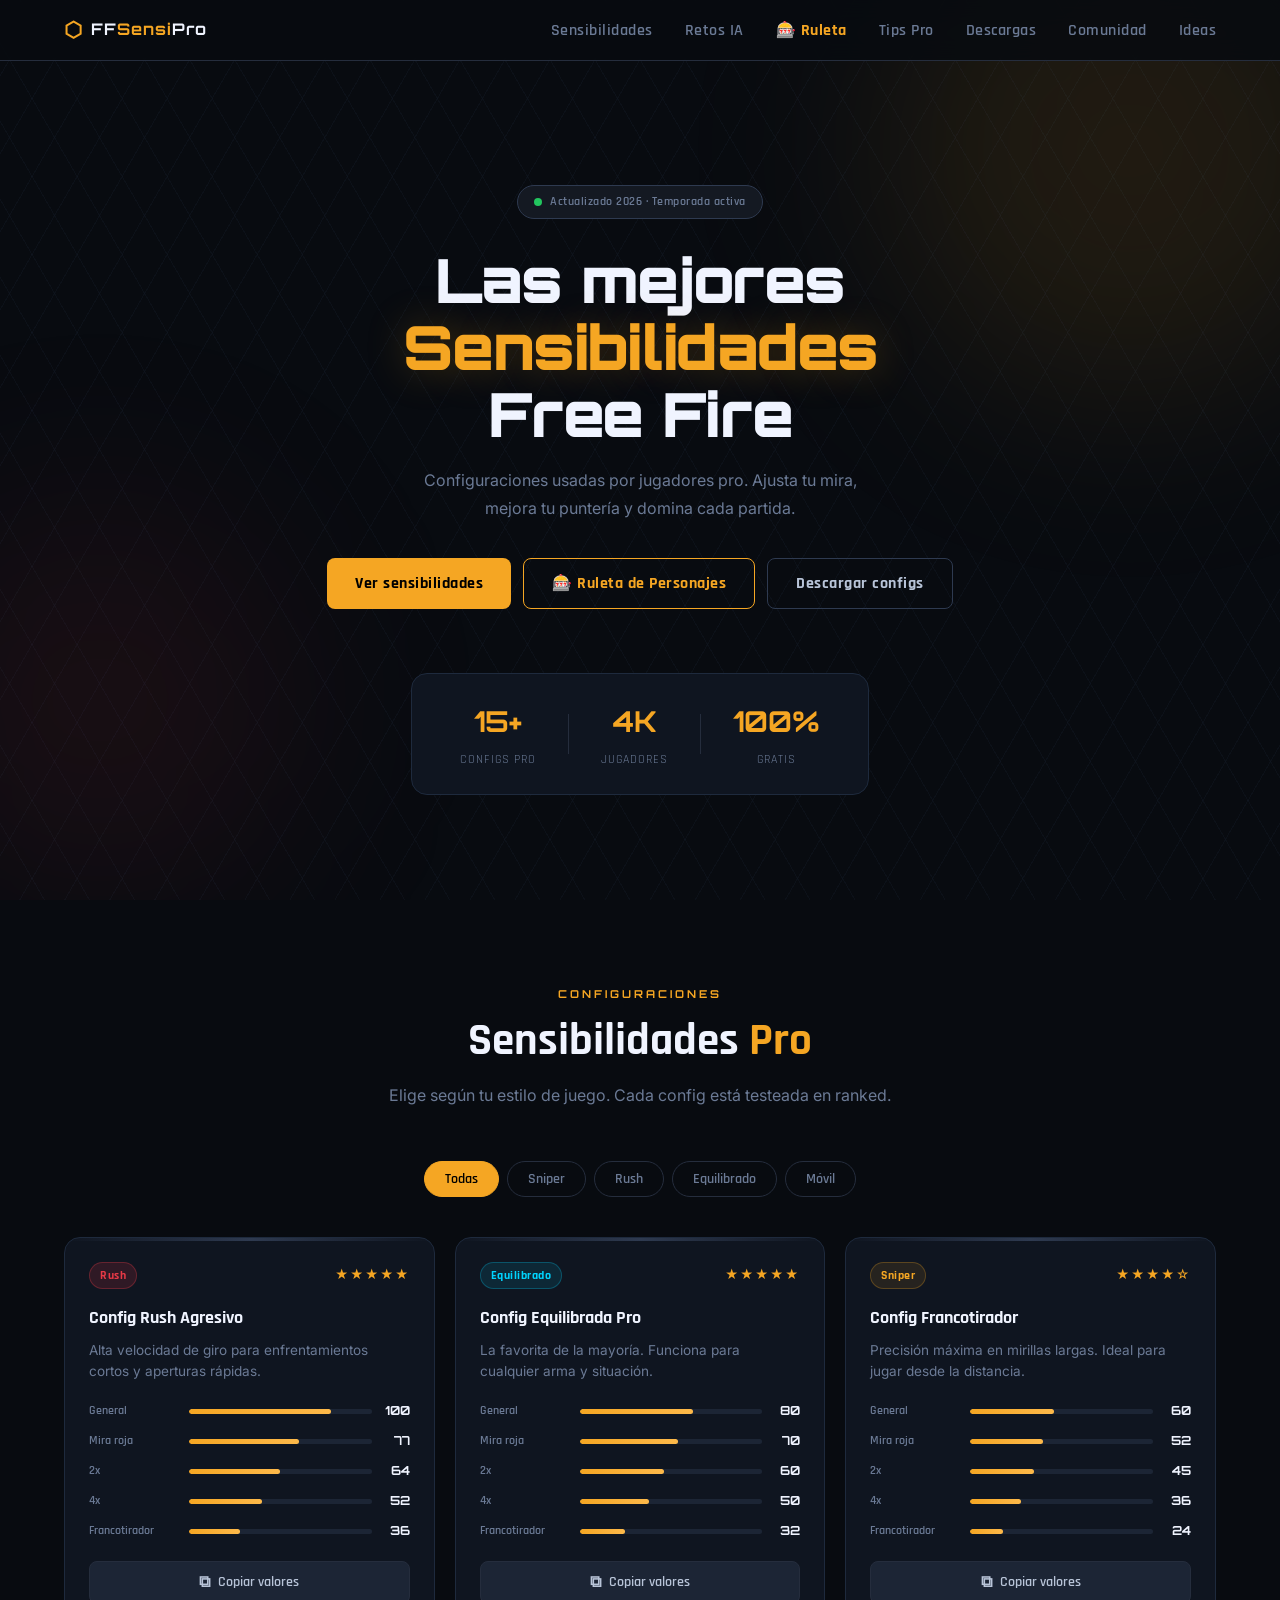
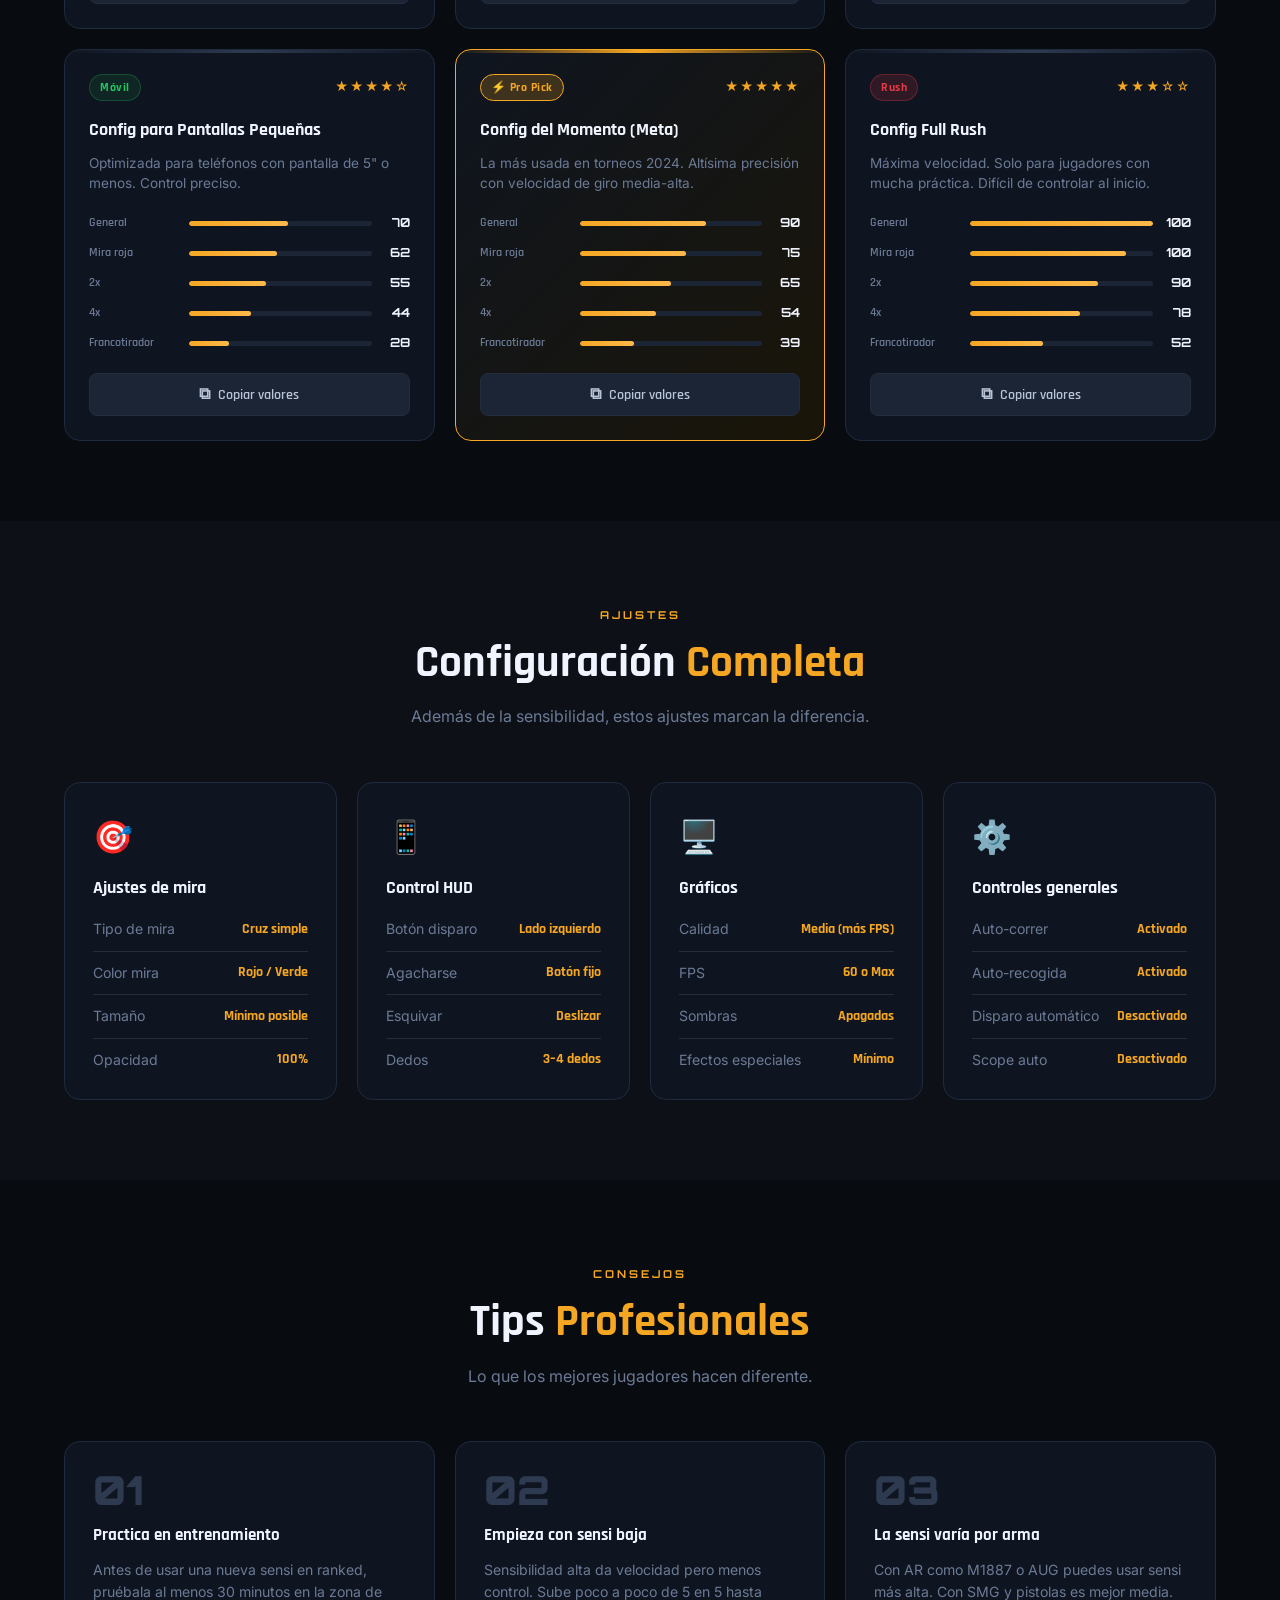
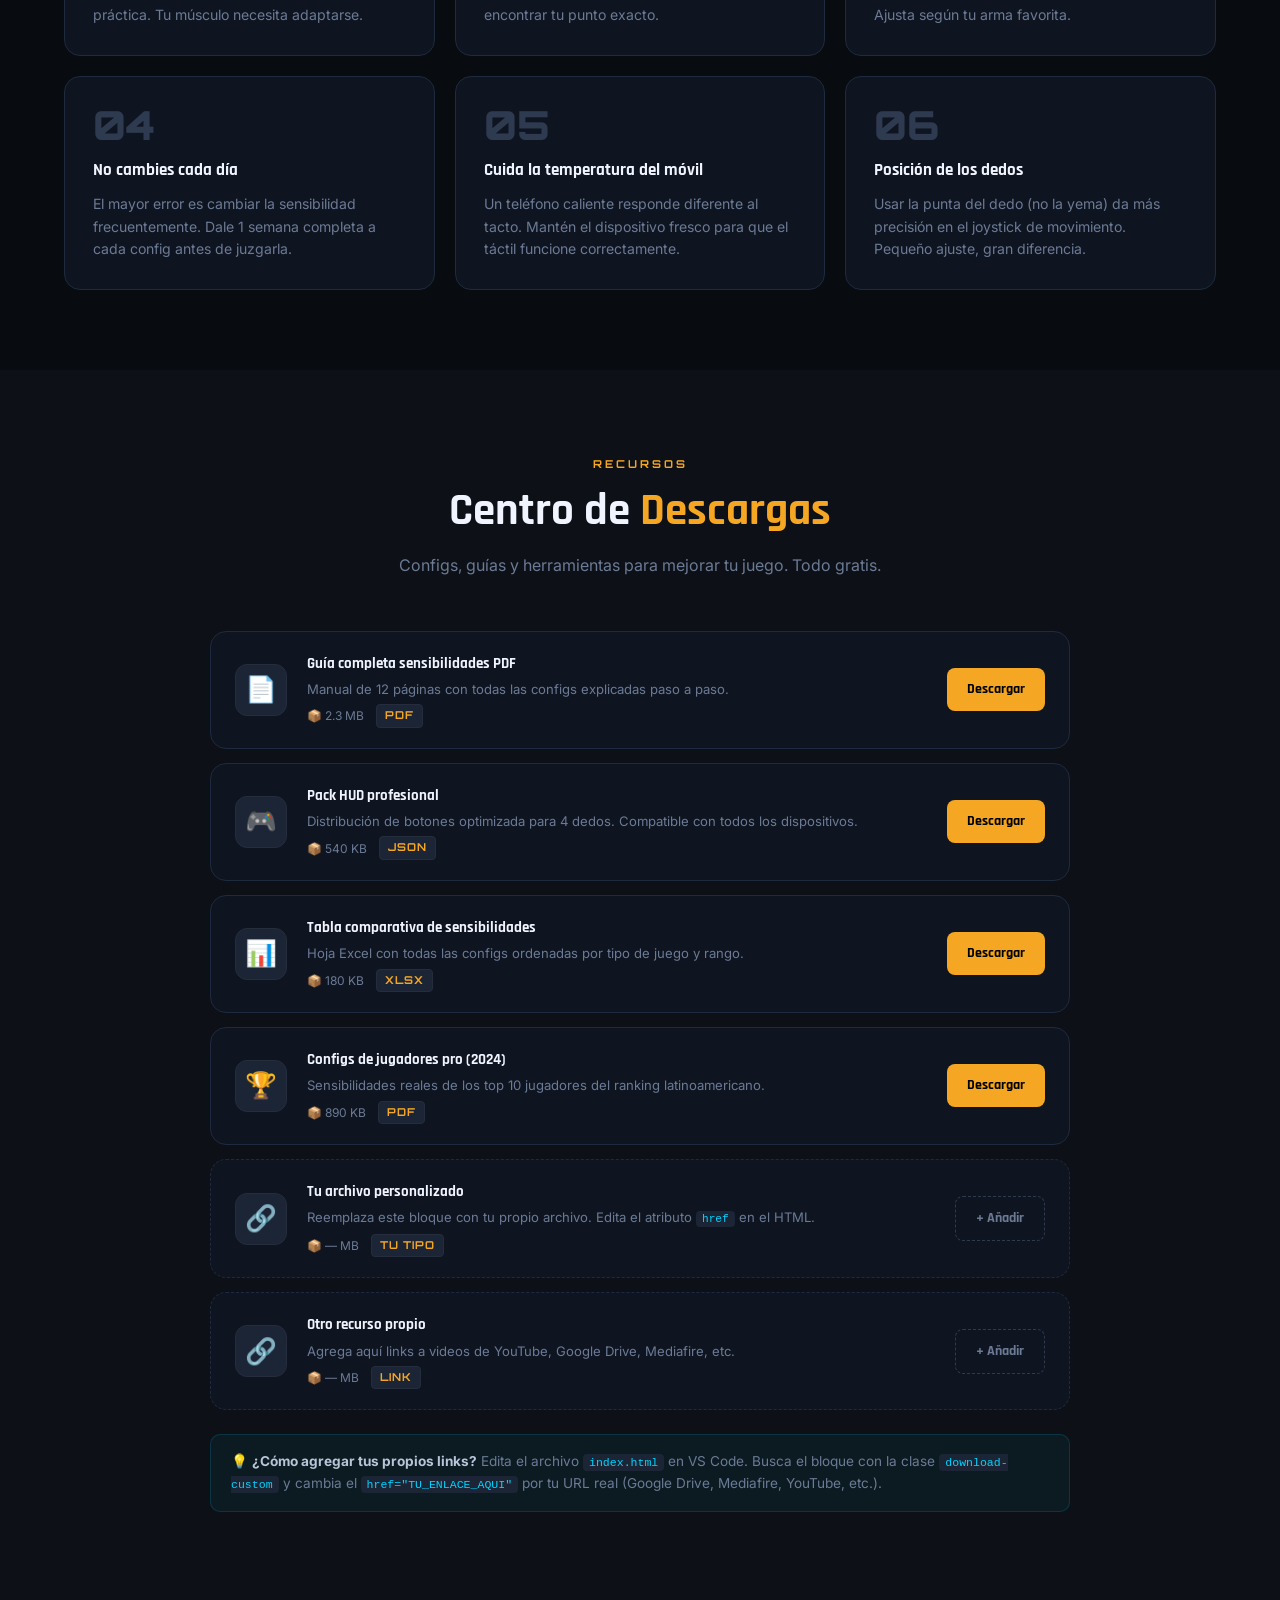
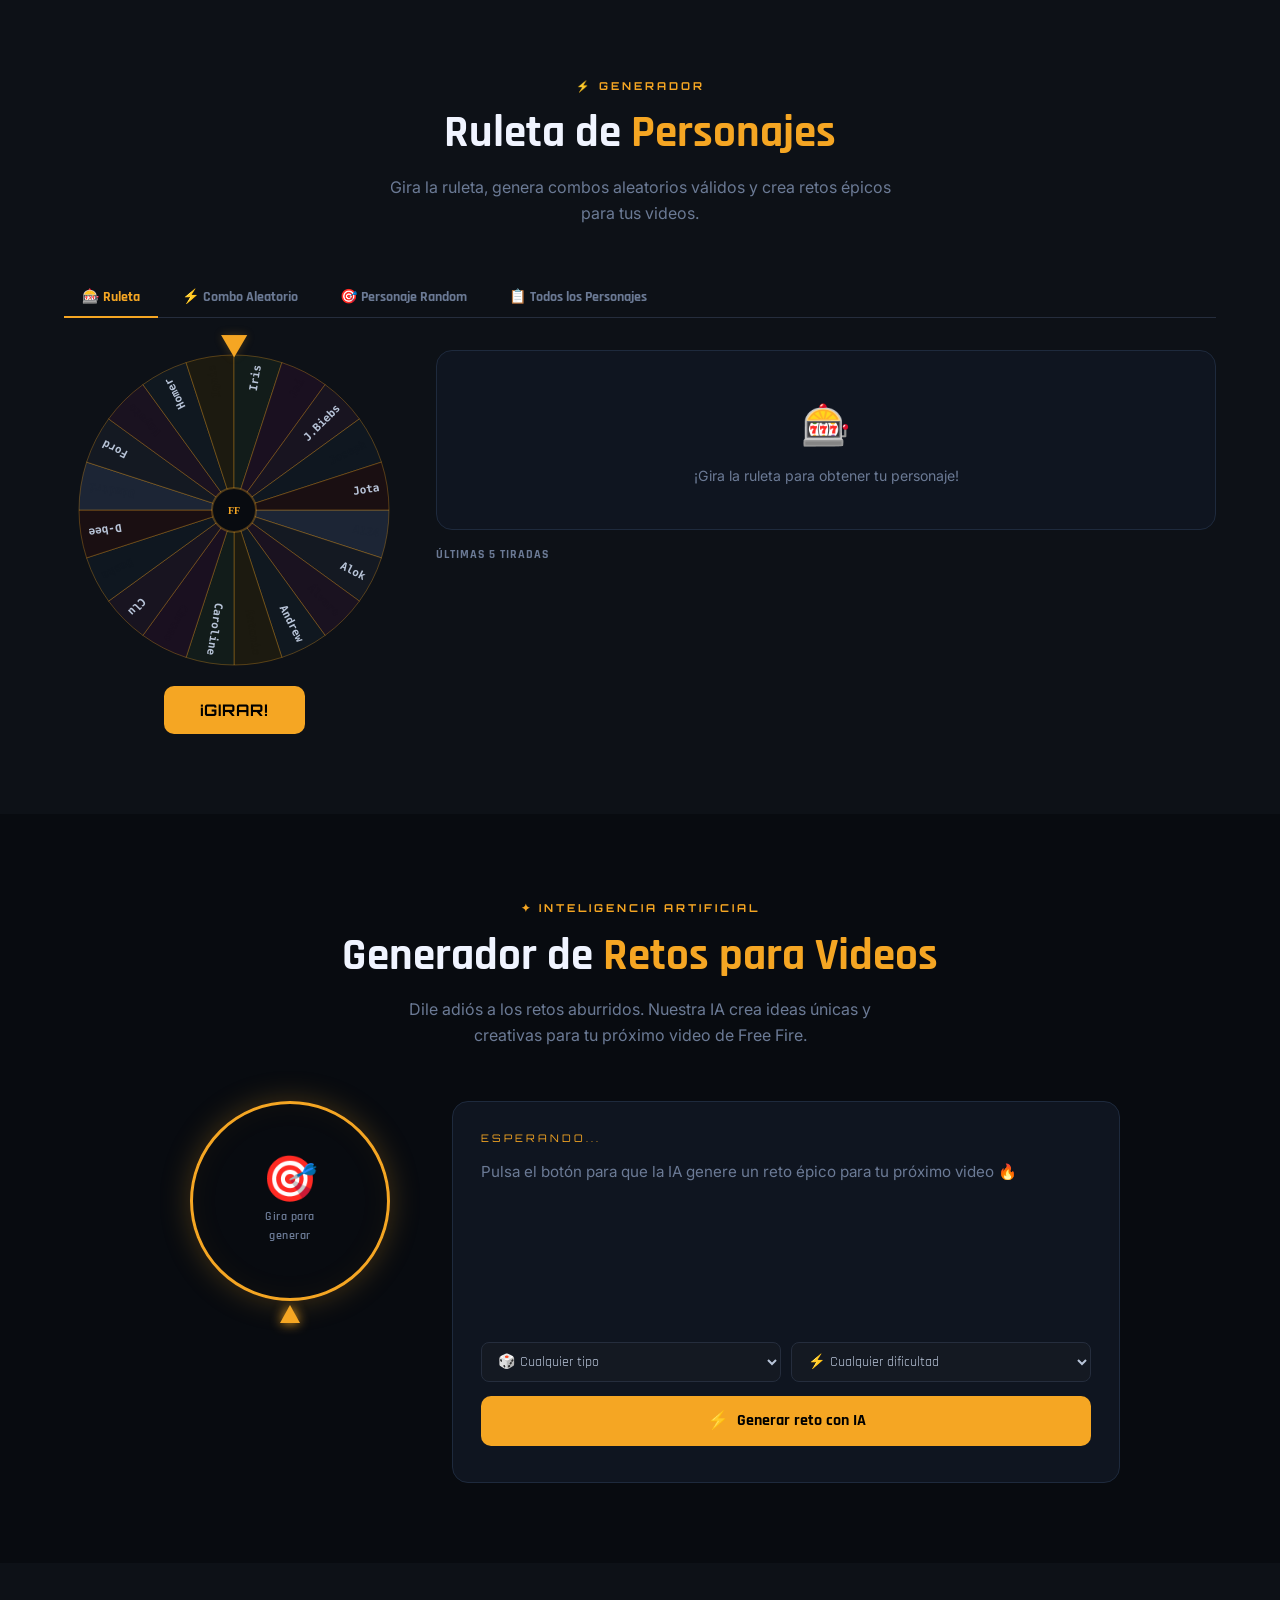
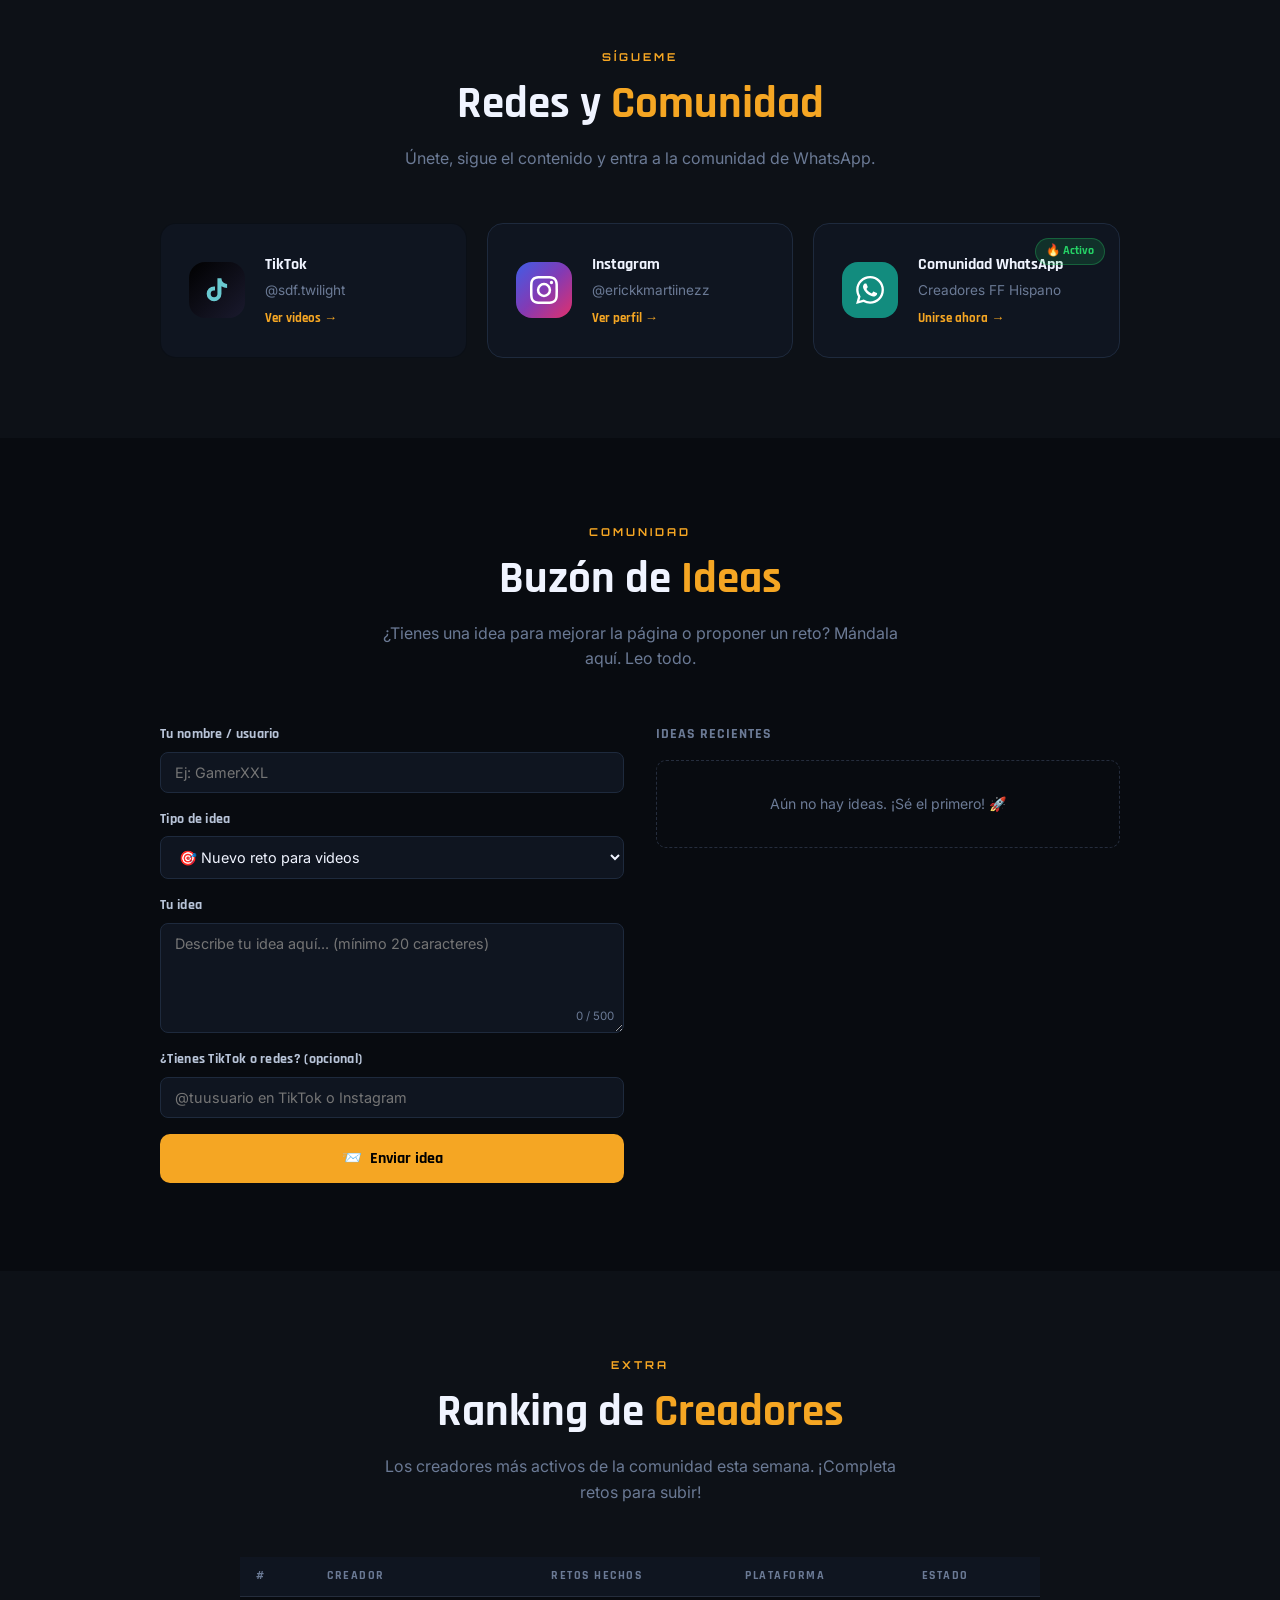
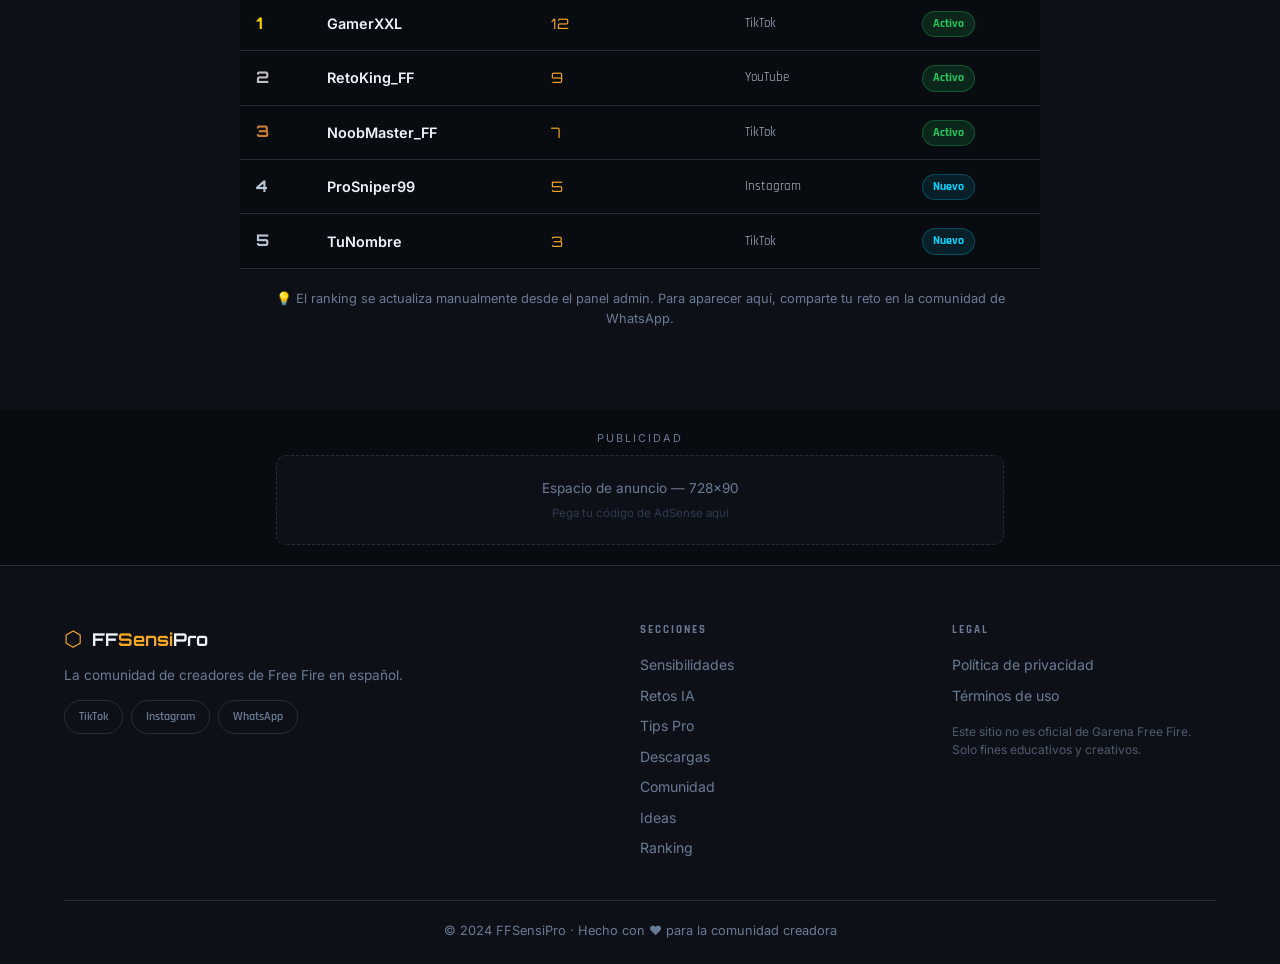
==== commit 4daca134: "Update index.html" ====
--- a/index.html
+++ b/index.html
@@ -9,6 +9,124 @@
   <link rel="preconnect" href="https://fonts.gstatic.com" crossorigin />
   <link href="https://fonts.googleapis.com/css2?family=Rajdhani:wght@400;500;600;700&family=Orbitron:wght@400;700;900&family=Inter:wght@300;400;500&display=swap" rel="stylesheet" />
   <link rel="stylesheet" href="styles.css" />
+  <style>
+    /* ── NAV RULETA ── */
+    .nav-link-ruleta{color:var(--accent)!important;font-weight:700!important;}
+    .btn-ruleta{border-color:var(--accent)!important;color:var(--accent)!important;}
+    .btn-ruleta:hover{background:var(--accent)!important;color:#000!important;}
+
+    /* ── SECTION RULETA ── */
+    .section-ruleta{background:var(--bg-1);}
+
+    /* TABS */
+    .rul-tabs{display:flex;gap:6px;flex-wrap:wrap;margin-bottom:32px;border-bottom:1px solid var(--border);padding-bottom:0;}
+    .rul-tab{padding:10px 18px;font-family:var(--font-head);font-size:0.88rem;font-weight:700;color:var(--text-2);background:transparent;border:none;border-bottom:2px solid transparent;margin-bottom:-1px;cursor:pointer;transition:all .2s;}
+    .rul-tab.active{color:var(--accent);border-bottom-color:var(--accent);}
+    .rul-tab:hover{color:var(--text-0);}
+
+    /* ── RULETA CANVAS ── */
+    .ruleta-ff-wrap{display:grid;grid-template-columns:340px 1fr;gap:32px;align-items:start;}
+    @media(max-width:768px){.ruleta-ff-wrap{grid-template-columns:1fr;}}
+    .ruleta-ff-left{display:flex;flex-direction:column;align-items:center;gap:16px;}
+    .ruleta-ff-outer{position:relative;width:320px;height:320px;}
+    #ruletaCanvas{border-radius:50%;display:block;}
+    .ruleta-ff-needle{position:absolute;top:-18px;left:50%;transform:translateX(-50%);font-size:1.8rem;color:var(--accent);text-shadow:0 0 10px var(--accent-glow);z-index:5;line-height:1;}
+    .rul-spin-btn{padding:14px 36px;background:var(--accent);color:#000;border:none;border-radius:10px;font-family:var(--font-display);font-size:1rem;font-weight:700;cursor:pointer;letter-spacing:1px;transition:all .2s;}
+    .rul-spin-btn:hover{background:#fdb94a;transform:scale(1.04);}
+    .rul-spin-btn:disabled{opacity:.5;cursor:not-allowed;transform:none;}
+    .rul-spin-sm{padding:10px 20px;font-size:0.88rem;}
+
+    /* Resultado ruleta */
+    .rul-result-box{background:var(--card-bg);border:1px solid var(--card-border);border-radius:var(--radius-lg);padding:24px;min-height:180px;display:flex;align-items:center;justify-content:center;margin-bottom:16px;transition:border-color .3s;}
+    .rul-result-box.has-result{border-color:var(--accent);}
+    .rul-result-empty{text-align:center;color:var(--text-2);}
+    .rul-result-empty p{font-size:.88rem;margin-top:8px;}
+    .rul-result-char{width:100%;}
+    .rul-char-name{font-family:var(--font-display);font-size:1.4rem;font-weight:700;color:var(--text-0);margin-bottom:6px;}
+    .rul-char-badge{display:inline-block;padding:3px 10px;border-radius:999px;font-size:.72rem;font-weight:700;margin-bottom:10px;}
+    .rul-char-skill{font-family:var(--font-head);font-size:1rem;font-weight:700;color:var(--accent);margin-bottom:6px;}
+    .rul-char-desc{font-size:.83rem;color:var(--text-2);line-height:1.5;}
+    .rul-history-title{font-family:var(--font-head);font-size:.72rem;font-weight:700;color:var(--text-2);letter-spacing:1px;text-transform:uppercase;margin-bottom:8px;}
+    .rul-history{display:flex;flex-direction:column;gap:6px;}
+    .rul-hist-item{background:var(--card-bg);border:1px solid var(--card-border);border-radius:8px;padding:8px 12px;display:flex;align-items:center;gap:10px;font-size:.82rem;}
+    .rul-hist-dot{width:8px;height:8px;border-radius:50%;background:var(--accent);flex-shrink:0;}
+    .rul-hist-name{font-weight:700;color:var(--text-0);}
+    .rul-hist-type{font-size:.7rem;color:var(--text-2);}
+
+    /* ── COMBO ── */
+    .combo-regla-box{background:rgba(245,166,35,.08);border:1px solid rgba(245,166,35,.2);border-radius:var(--radius);padding:12px 16px;font-size:.85rem;color:var(--text-2);line-height:1.6;margin-bottom:20px;}
+    .combo-regla-box strong{color:var(--text-0);}
+    .combo-regla-box em{color:var(--accent);font-style:normal;}
+    .combo-filters{display:flex;gap:10px;flex-wrap:wrap;margin-bottom:24px;align-items:center;}
+    .combo-result-wrap{margin-bottom:24px;}
+    .combo-placeholder{text-align:center;padding:40px;background:var(--card-bg);border:1px dashed var(--border);border-radius:var(--radius-lg);color:var(--text-2);}
+    .combo-placeholder p{margin-top:8px;font-size:.88rem;}
+    .combo-grid{display:grid;grid-template-columns:repeat(auto-fit,minmax(200px,1fr));gap:14px;}
+    .combo-slot{background:var(--card-bg);border:1px solid var(--card-border);border-radius:var(--radius-lg);padding:18px;position:relative;transition:border-color .3s;}
+    .combo-slot.slot-main{border-color:var(--accent);}
+    .combo-slot-label{font-family:var(--font-display);font-size:.62rem;color:var(--text-2);letter-spacing:2px;text-transform:uppercase;margin-bottom:10px;}
+    .combo-slot-label.main-lbl{color:var(--accent);}
+    .combo-char-name{font-family:var(--font-head);font-size:1.05rem;font-weight:700;color:var(--text-0);margin-bottom:4px;}
+    .combo-skill-name{font-size:.82rem;font-weight:700;color:var(--accent);margin-bottom:4px;}
+    .combo-skill-desc{font-size:.75rem;color:var(--text-2);line-height:1.4;}
+    .combo-type-badge{position:absolute;top:12px;right:12px;}
+    .combo-bottom{margin-top:20px;display:flex;gap:10px;flex-wrap:wrap;align-items:center;}
+    .combo-sinergia{background:var(--bg-3);border:1px solid var(--border);border-radius:var(--radius);padding:12px 16px;flex:1;min-width:200px;}
+    .combo-sinergia-title{font-family:var(--font-head);font-size:.72rem;font-weight:700;color:var(--text-2);letter-spacing:1px;text-transform:uppercase;margin-bottom:6px;}
+    .combo-sinergia-text{font-size:.82rem;color:var(--text-1);line-height:1.5;}
+    .combo-historial{}
+    .combo-hist-row{background:var(--card-bg);border:1px solid var(--card-border);border-radius:8px;padding:10px 14px;margin-bottom:8px;font-size:.82rem;color:var(--text-2);display:flex;align-items:center;gap:8px;}
+
+    /* ── RANDOM ── */
+    .random-section{}
+    .random-filters{display:flex;gap:10px;flex-wrap:wrap;margin-bottom:24px;align-items:center;}
+    .random-result-area{}
+    .random-card-big{background:var(--card-bg);border:1px solid var(--card-border);border-radius:var(--radius-lg);padding:32px;text-align:center;min-height:220px;display:flex;align-items:center;justify-content:center;margin-bottom:20px;transition:border-color .3s;}
+    .random-card-big.has-char{border-color:var(--accent);text-align:left;}
+    .random-placeholder{text-align:center;color:var(--text-2);}
+    .random-placeholder p{margin-top:8px;font-size:.9rem;}
+    .rand-char-header{display:flex;align-items:flex-start;gap:16px;margin-bottom:16px;}
+    .rand-avatar{width:64px;height:64px;border-radius:50%;background:linear-gradient(135deg,var(--accent),#e63946);display:flex;align-items:center;justify-content:center;font-size:1.6rem;flex-shrink:0;}
+    .rand-char-info{}
+    .rand-char-name{font-family:var(--font-display);font-size:1.5rem;font-weight:700;color:var(--text-0);margin-bottom:4px;}
+    .rand-char-type{font-size:.82rem;color:var(--text-2);}
+    .rand-skill-block{background:var(--bg-3);border:1px solid var(--border);border-radius:var(--radius);padding:14px;margin-bottom:12px;}
+    .rand-skill-name{font-family:var(--font-head);font-size:1rem;font-weight:700;color:var(--accent);margin-bottom:4px;}
+    .rand-skill-desc{font-size:.85rem;color:var(--text-1);line-height:1.5;}
+    .rand-reto-hint{font-size:.82rem;color:var(--text-2);font-style:italic;}
+    .random-streak{}
+    .streak-label{font-family:var(--font-head);font-size:.72rem;font-weight:700;color:var(--text-2);letter-spacing:1px;text-transform:uppercase;display:block;margin-bottom:8px;}
+    .streak-list{display:flex;gap:8px;flex-wrap:wrap;}
+    .streak-chip{background:var(--bg-3);border:1px solid var(--border);border-radius:999px;padding:4px 12px;font-size:.75rem;color:var(--text-2);}
+    .streak-chip.activa{border-color:rgba(230,57,70,.4);color:#e63946;}
+    .streak-chip.pasiva{border-color:rgba(34,197,94,.4);color:#22c55e;}
+
+    /* ── TODOS ── */
+    .todos-controls{display:flex;gap:10px;flex-wrap:wrap;align-items:center;margin-bottom:16px;}
+    .todos-search{flex:1;min-width:180px;background:var(--card-bg);border:1px solid var(--card-border);border-radius:8px;padding:10px 14px;font-family:var(--font-body);font-size:.9rem;color:var(--text-0);outline:none;transition:border-color .2s;}
+    .todos-search:focus{border-color:var(--accent);}
+    .todos-pills{display:flex;gap:6px;}
+    .todos-pill{padding:7px 16px;border-radius:999px;border:1px solid var(--border);font-family:var(--font-head);font-size:.82rem;font-weight:700;color:var(--text-2);background:transparent;cursor:pointer;transition:all .2s;}
+    .todos-pill.active{background:var(--accent);border-color:var(--accent);color:#000;}
+    .todos-stats{font-size:.8rem;color:var(--text-2);margin-bottom:14px;}
+    .todos-grid{display:grid;grid-template-columns:repeat(auto-fill,minmax(260px,1fr));gap:12px;}
+    .todos-card{background:var(--card-bg);border:1px solid var(--card-border);border-radius:var(--radius-lg);padding:16px;cursor:pointer;transition:all .2s;}
+    .todos-card:hover{border-color:var(--border-bright);transform:translateY(-2px);}
+    .todos-card-header{display:flex;justify-content:space-between;align-items:center;margin-bottom:8px;}
+    .todos-card-name{font-family:var(--font-head);font-size:.95rem;font-weight:700;color:var(--text-0);}
+    .todos-card-skill{font-size:.78rem;color:var(--accent);font-weight:700;margin-bottom:4px;}
+    .todos-card-desc{font-size:.75rem;color:var(--text-2);line-height:1.4;}
+    .todos-card-cat{font-size:.68rem;color:var(--text-2);margin-top:6px;}
+
+    /* Badge tipos */
+    .badge-activa{background:rgba(230,57,70,.15);color:#e63946;border:1px solid rgba(230,57,70,.3);padding:2px 8px;border-radius:999px;font-size:.68rem;font-weight:700;}
+    .badge-pasiva{background:rgba(34,197,94,.12);color:#22c55e;border:1px solid rgba(34,197,94,.3);padding:2px 8px;border-radius:999px;font-size:.68rem;font-weight:700;}
+    .badge-ninguna{background:var(--bg-3);color:var(--text-2);border:1px solid var(--border);padding:2px 8px;border-radius:999px;font-size:.68rem;font-weight:700;}
+
+    /* anim entrada resultado */
+    @keyframes popIn{from{transform:scale(.9);opacity:0}to{transform:scale(1);opacity:1}}
+    .pop-in{animation:popIn .35s cubic-bezier(.17,.67,.35,1.3) both;}
+  </style>
 </head>
 <body>
 
@@ -22,11 +140,11 @@
       <ul class="nav-links" id="navLinks">
         <li><a href="#sensibilidades">Sensibilidades</a></li>
         <li><a href="#retos-ia">Retos IA</a></li>
+        <li><a href="#ruleta-personajes" class="nav-link-ruleta">🎰 Ruleta</a></li>
         <li><a href="#tips">Tips Pro</a></li>
         <li><a href="#descargas">Descargas</a></li>
         <li><a href="#comunidad">Comunidad</a></li>
         <li><a href="#foro">Ideas</a></li>
-        
       </ul>
       <button class="hamburger" id="hamburger" aria-label="Menú">
         <span></span><span></span><span></span>
@@ -57,6 +175,7 @@
       </p>
       <div class="hero-btns">
         <a href="#sensibilidades" class="btn btn-primary">Ver sensibilidades</a>
+        <a href="#ruleta-personajes" class="btn btn-ghost btn-ruleta">🎰 Ruleta de Personajes</a>
         <a href="#descargas" class="btn btn-ghost">Descargar configs</a>
       </div>
     </div>
@@ -560,6 +679,135 @@
       <!-- Aviso cómo agregar links -->
       <div class="add-link-hint">
         <p>💡 <strong>¿Cómo agregar tus propios links?</strong> Edita el archivo <code>index.html</code> en VS Code. Busca el bloque con la clase <code>download-custom</code> y cambia el <code>href="TU_ENLACE_AQUI"</code> por tu URL real (Google Drive, Mediafire, YouTube, etc.).</p>
+      </div>
+
+    </div>
+  </section>
+
+  <!-- ══════════════════════════════════════════════
+       RULETA DE PERSONAJES FREE FIRE
+  ══════════════════════════════════════════════ -->
+  <section id="ruleta-personajes" class="section section-ruleta">
+    <div class="container">
+      <div class="section-header">
+        <span class="section-tag">⚡ Generador</span>
+        <h2 class="section-title">Ruleta de <span class="accent">Personajes</span></h2>
+        <p class="section-desc">Gira la ruleta, genera combos aleatorios válidos y crea retos épicos para tus videos.</p>
+      </div>
+
+      <!-- TABS MODOS -->
+      <div class="rul-tabs">
+        <button class="rul-tab active" data-tab="0" onclick="switchRulTab(0)">🎰 Ruleta</button>
+        <button class="rul-tab" data-tab="1" onclick="switchRulTab(1)">⚡ Combo Aleatorio</button>
+        <button class="rul-tab" data-tab="2" onclick="switchRulTab(2)">🎯 Personaje Random</button>
+        <button class="rul-tab" data-tab="3" onclick="switchRulTab(3)">📋 Todos los Personajes</button>
+      </div>
+
+      <!-- ── TAB 0: RULETA VISUAL ── -->
+      <div class="rul-panel" id="rp0">
+        <div class="ruleta-ff-wrap">
+          <div class="ruleta-ff-left">
+            <div class="ruleta-ff-outer" id="ruletaFFOuter">
+              <canvas id="ruletaCanvas" width="320" height="320"></canvas>
+              <div class="ruleta-ff-needle">▼</div>
+            </div>
+            <button class="rul-spin-btn" id="ruletaSpinBtn" onclick="girarRuleta()">
+              <span id="ruletaSpinTxt">¡GIRAR!</span>
+            </button>
+          </div>
+          <div class="ruleta-ff-right">
+            <div class="rul-result-box" id="ruletaResultBox">
+              <div class="rul-result-empty">
+                <span style="font-size:2.5rem">🎰</span>
+                <p>¡Gira la ruleta para obtener tu personaje!</p>
+              </div>
+            </div>
+            <div class="rul-history-title">Últimas 5 tiradas</div>
+            <div class="rul-history" id="ruletaHistory"></div>
+          </div>
+        </div>
+      </div>
+
+      <!-- ── TAB 1: COMBO ALEATORIO ── -->
+      <div class="rul-panel" id="rp1" style="display:none">
+        <div class="combo-section">
+          <p class="combo-regla-box">
+            <strong>Regla del juego:</strong> Un combo válido de 4 habilidades puede tener máximo <em>1 habilidad activa</em> en el slot de personaje principal. Los otros 3 slots son habilidades de otros personajes. No pueden existir 2 pasivas del mismo personaje. El generador respeta estas reglas automáticamente.
+          </p>
+
+          <div class="combo-filters">
+            <select class="reto-select" id="comboEstilo">
+              <option value="cualquiera">🎲 Cualquier estilo</option>
+              <option value="rush">🔥 Rush / Agresivo</option>
+              <option value="defensa">🛡️ Defensa / Supervivencia</option>
+              <option value="soporte">💚 Soporte</option>
+              <option value="sniper">🎯 Sniper / Distancia</option>
+              <option value="sigilo">👁️ Sigilo</option>
+            </select>
+            <button class="rul-spin-btn rul-spin-sm" onclick="generarCombo()">⚡ Generar Combo</button>
+          </div>
+
+          <div id="comboResult" class="combo-result-wrap">
+            <div class="combo-placeholder">
+              <span style="font-size:2rem">⚡</span>
+              <p>Pulsa el botón para generar un combo válido</p>
+            </div>
+          </div>
+
+          <div class="combo-historial" id="comboHistorial" style="display:none">
+            <h4 style="font-family:var(--font-head);font-size:0.82rem;color:var(--text-2);letter-spacing:1px;text-transform:uppercase;margin-bottom:10px">Combos generados</h4>
+            <div id="comboHistList"></div>
+          </div>
+        </div>
+      </div>
+
+      <!-- ── TAB 2: PERSONAJE RANDOM ── -->
+      <div class="rul-panel" id="rp2" style="display:none">
+        <div class="random-section">
+          <div class="random-filters">
+            <select class="reto-select" id="randomTipoFiltro">
+              <option value="todos">🎲 Todos los personajes</option>
+              <option value="A">⚡ Solo activos</option>
+              <option value="P">🟢 Solo pasivos</option>
+              <option value="Ataque">🔥 Categoría: Ataque</option>
+              <option value="Soporte">💚 Categoría: Soporte</option>
+              <option value="Defensa">🛡️ Categoría: Defensa</option>
+              <option value="Movimiento">💨 Categoría: Movimiento</option>
+              <option value="Sigilo">👁️ Categoría: Sigilo</option>
+              <option value="Control">🌀 Categoría: Control</option>
+            </select>
+            <button class="rul-spin-btn rul-spin-sm" onclick="randomPersonaje()">🎲 Personaje Random</button>
+          </div>
+
+          <div class="random-result-area">
+            <div class="random-card-big" id="randomCardBig">
+              <div class="random-placeholder">
+                <span style="font-size:3rem">🎲</span>
+                <p>Pulsa el botón para obtener un personaje aleatorio</p>
+              </div>
+            </div>
+            <div class="random-streak" id="randomStreak" style="display:none">
+              <span class="streak-label">Personajes sorteados esta sesión:</span>
+              <div class="streak-list" id="streakList"></div>
+            </div>
+          </div>
+        </div>
+      </div>
+
+      <!-- ── TAB 3: TODOS LOS PERSONAJES ── -->
+      <div class="rul-panel" id="rp3" style="display:none">
+        <div class="todos-section">
+          <div class="todos-controls">
+            <input type="search" class="todos-search" id="todosSearch" placeholder="Buscar personaje o habilidad..." oninput="filtrarTodos()">
+            <div class="todos-pills">
+              <button class="todos-pill active" data-f="todos" onclick="setTodosFiltro('todos',this)">Todos</button>
+              <button class="todos-pill" data-f="A" onclick="setTodosFiltro('A',this)">Activa</button>
+              <button class="todos-pill" data-f="P" onclick="setTodosFiltro('P',this)">Pasiva</button>
+            </div>
+          </div>
+          <div class="todos-stats" id="todosStats"></div>
+          <div class="todos-grid" id="todosGrid"></div>
+        </div>
       </div>
 
     </div>
@@ -833,5 +1081,405 @@
   <div class="toast toast-green" id="toastForo">📨 ¡Idea enviada! Gracias.</div>
 
   <script src="scripts.js"></script>
-</body>
-</html>
+  <script>
+  /* ═══════════════════════════════════════════════════════
+     RULETA DE PERSONAJES FREE FIRE — lógica completa
+     Regla: combo de 4 slots → max 1 activa (personaje principal)
+             los otros 3 slots solo pueden ser habilidades PASIVAS
+             y no puede repetirse el mismo personaje
+  ═══════════════════════════════════════════════════════ */
+
+  const FF_CHARS = [
+    {n:"A124",      t:"A", cat:"Soporte",        skill:"Emoción de batalla",        desc:"Convierte instantáneamente EP en HP en combate."},
+    {n:"Alok",      t:"A", cat:"Soporte",         skill:"Ritmo brutal",              desc:"Aura 5m que restaura 3HP/s y da +10% velocidad de movimiento."},
+    {n:"Álvaro",    t:"P", cat:"Ataque",          skill:"Arte demoledor",            desc:"Aumenta el daño y radio de armas explosivas."},
+    {n:"Andrew",    t:"P", cat:"Defensa",         skill:"Especialista en armadura",  desc:"Reduce la pérdida de durabilidad del chaleco."},
+    {n:"Antonio",   t:"P", cat:"Defensa",         skill:"Espíritu mafioso",          desc:"Inicia cada partida con 35 HP extra."},
+    {n:"Caroline",  t:"P", cat:"Movimiento",      skill:"Agilidad",                  desc:"Velocidad de movimiento al sostener escopeta."},
+    {n:"Chrono",    t:"A", cat:"Defensa",         skill:"Campo de fuerza",           desc:"Campo que bloquea 600 daño + velocidad +15%. 4s/50s cooldown."},
+    {n:"Clu",       t:"A", cat:"Reconocimiento",  skill:"Rastreo de pasos",          desc:"Revela enemigos que no están agachados en área cercana."},
+    {n:"Dasha",     t:"P", cat:"Defensa",         skill:"Modo fiesta",               desc:"Reduce daño por caída 30%, retroceso acumulado 6%."},
+    {n:"D-bee",     t:"P", cat:"Ataque",          skill:"Balas con ritmo",           desc:"Disparando en movimiento: velocidad +5% y precisión +10%."},
+    {n:"Dimitri",   t:"A", cat:"Soporte",         skill:"Latido curativo",           desc:"Zona de curación 3.5m, 3PV/s. Puede levantarse solo cuando cae."},
+    {n:"Ford",      t:"P", cat:"Defensa",         skill:"Voluntad de hierro",        desc:"Reduce daño recibido fuera de la zona segura."},
+    {n:"Hayato",    t:"P", cat:"Ataque",          skill:"Bushido",                   desc:"Penetración de armadura aumenta conforme baja la vida."},
+    {n:"Homer",     t:"A", cat:"Control",         skill:"Sentidos de choque",        desc:"Lanza dron al enemigo más cercano: ralentiza y daña."},
+    {n:"Ignis",     t:"A", cat:"Control",         skill:"Muro ígneo",                desc:"Muro de llamas 12m/10s. 30 daño instantáneo +10/s. Destruye gloo."},
+    {n:"Iris",      t:"A", cat:"Ataque",          skill:"Rompehielos",               desc:"Marca y dispara a enemigos a través de paredes gloo."},
+    {n:"Jai",       t:"P", cat:"Ataque",          skill:"Recarga furiosa",           desc:"Al derribar enemigo, recarga automática de AR/pistola/SMG."},
+    {n:"J.Biebs",   t:"A", cat:"Soporte",         skill:"Voz centinela",             desc:"Reduce daño a aliados cercanos usando su EP propio."},
+    {n:"Joseph",    t:"P", cat:"Movimiento",      skill:"Movimiento loco",           desc:"Al recibir daño, velocidad +10% durante 1 segundo."},
+    {n:"Jota",      t:"P", cat:"Ataque",          skill:"Ataques sostenidos",        desc:"Restaura HP al eliminar enemigos con SMG o escopeta."},
+    {n:"K",         t:"A", cat:"Soporte",         skill:"Maestro de todo",           desc:"Jiu-Jitsu: aliados con 500% conversión EP/HP. Psico: +2EP/2s."},
+    {n:"Kairos",    t:"P", cat:"Ataque",          skill:"Hambre de energía",         desc:"Absorbe energía al eliminar enemigos, potenciando habilidades."},
+    {n:"Kapella",   t:"P", cat:"Soporte",         skill:"Canción curativa",          desc:"Aumenta efecto de curación. Reduce pérdida de HP de aliados caídos."},
+    {n:"Kassie",    t:"A", cat:"Control",         skill:"Control de zona",           desc:"Crea zonas de control que afectan múltiples enemigos."},
+    {n:"Kelly",     t:"P", cat:"Movimiento",      skill:"Dash",                      desc:"Velocidad de carrera permanente +6%."},
+    {n:"Kenta",     t:"A", cat:"Defensa",         skill:"Ira del espadachín",        desc:"Escudo frontal que bloquea daño entrante. Se reinicia al atacar."},
+    {n:"Kla",       t:"P", cat:"Ataque",          skill:"Muay Thai",                 desc:"Daño de puñetazos aumentado un 400%."},
+    {n:"Laura",     t:"P", cat:"Ataque",          skill:"Francotirador experto",     desc:"Precisión +35% al apuntar con mirilla (ADS)."},
+    {n:"Leon",      t:"P", cat:"Soporte",         skill:"Zumbido del velocista",     desc:"Recupera HP durante y después del combate activo."},
+    {n:"Lila",      t:"P", cat:"Control",         skill:"Con-GEL-ante Blow",         desc:"Efecto de ralentización pasiva sobre enemigos golpeados."},
+    {n:"Luna",      t:"P", cat:"Movimiento",      skill:"Fight-or-Flight",           desc:"Cadencia de disparo +8%. Impactos se convierten en velocidad."},
+    {n:"Luqueta",   t:"P", cat:"Defensa",         skill:"Hat trick",                 desc:"Cada eliminación aumenta el HP máximo (hasta +35 HP)."},
+    {n:"Maro",      t:"P", cat:"Ataque",          skill:"Sabueso congelado",         desc:"Daño aumenta con la distancia. Marca a enemigos alcanzados."},
+    {n:"Maxim",     t:"P", cat:"Soporte",         skill:"Glotonería",                desc:"Reduce tiempo de uso de hongos y botiquines."},
+    {n:"Miguel",    t:"P", cat:"Soporte",         skill:"Destructor furioso",        desc:"Gana EP por cada eliminación realizada."},
+    {n:"Misha",     t:"P", cat:"Movimiento",      skill:"Alma mecánica",             desc:"Velocidad al conducir +daño reducido en vehículos."},
+    {n:"Moco",      t:"P", cat:"Reconocimiento",  skill:"Ojo del hacker",            desc:"Marca a enemigos disparados 5s. Visible para aliados en mapa."},
+    {n:"Morse",     t:"A", cat:"Sigilo",          skill:"Bytes ocultos",             desc:"Sigilo: invisible a 16m, indetectable, +20% velocidad. 15s/45s."},
+    {n:"Nairi",     t:"P", cat:"Defensa",         skill:"Hielo de hierro",           desc:"Paredes gloo propias regeneran durabilidad con el tiempo."},
+    {n:"Nero",      t:"A", cat:"Control",         skill:"Mente congelada",           desc:"Zona que bloquea gloo, inflige daño continuo y ralentiza."},
+    {n:"Nikita",    t:"P", cat:"Ataque",          skill:"Experta en armas",          desc:"Velocidad de recarga de SMG aumentada."},
+    {n:"Notora",    t:"P", cat:"Soporte",         skill:"Bendición del piloto",      desc:"Restaura HP a compañeros mientras conduce un vehículo."},
+    {n:"Olivia",    t:"P", cat:"Soporte",         skill:"Toque sanador",             desc:"Aliados revividos regresan con HP extra."},
+    {n:"Orion",     t:"A", cat:"Defensa",         skill:"Aplastamiento carmesí",     desc:"Inmune al daño 3s mientras absorbe HP de enemigos cercanos."},
+    {n:"Oscar",     t:"A", cat:"Movimiento",      skill:"Dash valiente",             desc:"Sprint hacia adelante con retroceso a enemigos en el camino."},
+    {n:"Otho",      t:"A", cat:"Reconocimiento",  skill:"Niebla de memoria",         desc:"Al eliminar enemigo, revela ubicación de todos los cercanos."},
+    {n:"Paloma",    t:"P", cat:"Utilidad",        skill:"Traficante de armas",       desc:"Munición AR sin ocupar espacio en el inventario."},
+    {n:"Rafael",    t:"P", cat:"Sigilo",          skill:"Silencio de muerte",        desc:"Disparos no aparecen en minimapa. Apunta más rápido post-sprint."},
+    {n:"Rin",       t:"P", cat:"Ataque",          skill:"Kunais ninja",              desc:"Lanza kunais automáticamente al detectar enemigos cercanos."},
+    {n:"Ryden",     t:"A", cat:"Control",         skill:"Trampa arácnida",           desc:"Araña explosiva 30s: atrapa enemigo en 5m, ralentiza 80%/10HP/s."},
+    {n:"Santino",   t:"A", cat:"Engaño",          skill:"Divisor de formas",         desc:"Genera maniquí que avanza y permite teletransportarse a su lugar."},
+    {n:"Shani",     t:"P", cat:"Defensa",         skill:"Reciclaje de equipo",       desc:"Cada eliminación restaura la durabilidad de la armadura."},
+    {n:"Shirou",    t:"P", cat:"Reconocimiento",  skill:"Daño desde las sombras",    desc:"Marca a enemigos que le atacan desde <100m (solo visible para él)."},
+    {n:"Skyler",    t:"A", cat:"Control",         skill:"Ritmo de marea",            desc:"Onda sónica daña hasta 5 gloo en 100m. Desplegar gloo da +9HP."},
+    {n:"Sonia",     t:"A", cat:"Defensa",         skill:"Protección nano",           desc:"Al recibir daño mortal: invulnerable 0.5s + escudo. Mata → recupera HP."},
+    {n:"Steffie",   t:"P", cat:"Defensa",         skill:"Grafiti de refugio",        desc:"Grafiti que reduce daño de explosivos y balas para aliados."},
+    {n:"Suzy",      t:"P", cat:"Utilidad",        skill:"Marca de dinero",           desc:"Eliminar enemigos marcados da 200 monedas en partida."},
+    {n:"Tatsuya",   t:"A", cat:"Movimiento",      skill:"Rebelión Rush",             desc:"Propulsión veloz hacia adelante. Meta competitivo 2026."},
+    {n:"Thiva",     t:"P", cat:"Soporte",         skill:"Vibras vitales",            desc:"Velocidad de rescate aumentada + recupera vida al completarlo."},
+    {n:"Wolfrahh",  t:"P", cat:"Defensa",         skill:"Fama",                      desc:"Reduce daño recibido en cabeza. Aumenta daño a extremidades enemigas."},
+    {n:"Wukong",    t:"A", cat:"Sigilo",          skill:"Camuflaje",                 desc:"Se transforma en arbusto 10s. Si elimina, cooldown se reinicia."},
+    {n:"Xayne",     t:"A", cat:"Ataque",          skill:"Encuentro extremo",         desc:"+80HP temporal de escudo + más daño a gloo/escudos. 15s/100s cd."},
+  ];
+
+  const ACTIVOS = FF_CHARS.filter(c=>c.t==='A');
+  const PASIVOS = FF_CHARS.filter(c=>c.t==='P');
+
+  /* ──── UTILIDADES ──── */
+  function randFrom(arr){ return arr[Math.floor(Math.random()*arr.length)]; }
+  function shuffle(a){ return [...a].sort(()=>Math.random()-.5); }
+  function badgeHtml(t){
+    if(t==='A') return '<span class="badge-activa">Activa</span>';
+    if(t==='P') return '<span class="badge-pasiva">Pasiva</span>';
+    return '<span class="badge-ninguna">Ninguna</span>';
+  }
+  function avatarLetter(name){ return name.charAt(0).toUpperCase(); }
+  function catColor(cat){
+    const m={Ataque:'#e63946',Soporte:'#22c55e',Defensa:'#00d4ff',Movimiento:'#a855f7',
+             Sigilo:'#888',Control:'#f5a623',Reconocimiento:'#69C9D0',Utilidad:'#fdb94a',Engaño:'#ED93B1'};
+    return m[cat]||'var(--text-2)';
+  }
+
+  /* ──── TABS ──── */
+  function switchRulTab(idx){
+    document.querySelectorAll('.rul-tab').forEach((t,i)=>t.classList.toggle('active',i===idx));
+    [0,1,2,3].forEach(i=>{ document.getElementById('rp'+i).style.display = i===idx?'block':'none'; });
+    if(idx===3) renderTodos();
+  }
+
+  /* ══════════════════════════════
+     TAB 0 — RULETA CANVAS
+  ══════════════════════════════ */
+  const RUL_CHARS = FF_CHARS.slice();
+  const RUL_COLORS = ['#1c2535','#141922','#1a1220','#101820','#1c1a10','#121c1a','#1a1020','#181420','#0f1720','#1a0f12'];
+  let ruletaAngle=0, ruletaSpinning=false, ruletaHistory=[];
+
+  function drawRuleta(angle){
+    const canvas=document.getElementById('ruletaCanvas');
+    if(!canvas) return;
+    const ctx=canvas.getContext('2d');
+    const W=320,H=320,cx=160,cy=160,r=155;
+    ctx.clearRect(0,0,W,H);
+    const sliceCount=Math.min(RUL_CHARS.length,20);
+    const chars=RUL_CHARS.slice(0,sliceCount);
+    const arc=(2*Math.PI)/sliceCount;
+    chars.forEach((c,i)=>{
+      const start=angle+i*arc, end=start+arc;
+      ctx.beginPath();
+      ctx.moveTo(cx,cy);
+      ctx.arc(cx,cy,r,start,end);
+      ctx.closePath();
+      ctx.fillStyle=RUL_COLORS[i%RUL_COLORS.length];
+      ctx.fill();
+      ctx.strokeStyle='rgba(245,166,35,0.3)';
+      ctx.lineWidth=1;
+      ctx.stroke();
+      ctx.save();
+      ctx.translate(cx,cy);
+      ctx.rotate(start+arc/2);
+      ctx.textAlign='right';
+      ctx.fillStyle=i%2===0?'var(--accent, #f5a623)':'#b8c4d8';
+      ctx.font='bold 11px Orbitron, monospace';
+      ctx.fillText(c.n, r-8, 4);
+      ctx.restore();
+    });
+    ctx.beginPath();
+    ctx.arc(cx,cy,22,0,Math.PI*2);
+    ctx.fillStyle='#080b10';
+    ctx.fill();
+    ctx.strokeStyle='var(--accent, #f5a623)';
+    ctx.lineWidth=2;
+    ctx.stroke();
+    ctx.fillStyle='#f5a623';
+    ctx.font='bold 10px Orbitron';
+    ctx.textAlign='center';
+    ctx.fillText('FF',cx,cy+4);
+  }
+  drawRuleta(0);
+
+  function girarRuleta(){
+    if(ruletaSpinning) return;
+    ruletaSpinning=true;
+    const btn=document.getElementById('ruletaSpinBtn');
+    const txt=document.getElementById('ruletaSpinTxt');
+    btn.disabled=true;
+    txt.textContent='Girando...';
+    const sliceCount=Math.min(RUL_CHARS.length,20);
+    const extraSpins=5+Math.random()*8;
+    const targetAngle=ruletaAngle+(extraSpins*2*Math.PI);
+    const duration=3500;
+    const start=performance.now();
+    const startAngle=ruletaAngle;
+    function animate(now){
+      const elapsed=now-start;
+      const progress=Math.min(elapsed/duration,1);
+      const ease=1-Math.pow(1-progress,4);
+      ruletaAngle=startAngle+(targetAngle-startAngle)*ease;
+      drawRuleta(ruletaAngle);
+      if(progress<1){ requestAnimationFrame(animate); }
+      else{
+        ruletaSpinning=false;
+        btn.disabled=false;
+        txt.textContent='¡GIRAR!';
+        const arc=(2*Math.PI)/sliceCount;
+        const norm=(((-ruletaAngle+Math.PI/2)%(2*Math.PI))+(2*Math.PI))%(2*Math.PI);
+        const idx=Math.floor(norm/arc)%sliceCount;
+        const char=RUL_CHARS[idx];
+        mostrarResultadoRuleta(char);
+      }
+    }
+    requestAnimationFrame(animate);
+  }
+
+  function mostrarResultadoRuleta(char){
+    const box=document.getElementById('ruletaResultBox');
+    box.classList.add('has-result');
+    box.innerHTML=`<div class="rul-result-char pop-in">
+      <div style="display:flex;align-items:center;gap:12px;margin-bottom:12px">
+        <div style="width:48px;height:48px;border-radius:50%;background:linear-gradient(135deg,var(--accent),#e63946);display:flex;align-items:center;justify-content:center;font-family:var(--font-display);font-weight:700;font-size:1.1rem;color:#000;flex-shrink:0">${avatarLetter(char.n)}</div>
+        <div>
+          <div class="rul-char-name">${char.n}</div>
+          ${badgeHtml(char.t)}
+          <span style="font-size:.7rem;color:${catColor(char.cat)};margin-left:6px">${char.cat}</span>
+        </div>
+      </div>
+      <div class="rul-char-skill">${char.skill}</div>
+      <div class="rul-char-desc">${char.desc}</div>
+      <div style="margin-top:14px;padding:10px;background:rgba(245,166,35,.08);border:1px solid rgba(245,166,35,.2);border-radius:8px;font-size:.78rem;color:var(--text-2)">
+        💡 <strong style="color:var(--text-0)">Idea de reto:</strong> Haz una partida completa usando solo a <strong style="color:var(--accent)">${char.n}</strong> como personaje principal con su habilidad "${char.skill}". Gana con esa restricción.
+      </div>
+    </div>`;
+    ruletaHistory.unshift(char);
+    if(ruletaHistory.length>5) ruletaHistory.pop();
+    const hist=document.getElementById('ruletaHistory');
+    hist.innerHTML=ruletaHistory.map(c=>`
+      <div class="rul-hist-item">
+        <div class="rul-hist-dot"></div>
+        <span class="rul-hist-name">${c.n}</span>
+        <span class="rul-hist-type">${c.t==='A'?'Activa':'Pasiva'} · ${c.cat}</span>
+      </div>`).join('');
+  }
+
+  /* ══════════════════════════════
+     TAB 1 — COMBO ALEATORIO
+     REGLA: slot0 = 1 activa (personaje principal con su activa)
+            slots 1,2,3 = 3 pasivas de 3 personajes DIFERENTES
+            No puede repetirse ningún personaje en el combo
+  ══════════════════════════════ */
+  const SINERGIAS={
+    rush:    "Combo agresivo de alta cadencia. Ideal para rush en edificios y zonas cerradas.",
+    defensa: "Combo defensivo con alta supervivencia. Aguanta más daño y se cura constantemente.",
+    soporte: "Combo de soporte para escuadra. Maximiza la curación y los efectos aliados.",
+    sniper:  "Combo de distancia con máxima precisión. Ideal para posiciones elevadas.",
+    sigilo:  "Combo de sigilo e información. Se mueve sin ser detectado y marca al enemigo.",
+  };
+
+  const ESTILO_PASIVOS={
+    rush:    ['Jota','Jai','D-bee','Luna','Joseph','Kelly','Kairos'],
+    defensa: ['Andrew','Dasha','Nairi','Wolfrahh','Shani','Luqueta','Steffie'],
+    soporte: ['Kapella','Olivia','Maxim','Miguel','Thiva','Notora','Leon'],
+    sniper:  ['Laura','Maro','Rafael','Hayato','Moco','Rin'],
+    sigilo:  ['Rafael','Moco','Shirou','Paloma','Wolfrahh','Hayato'],
+  };
+
+  let comboHistory=[];
+
+  function generarCombo(){
+    const estilo=document.getElementById('comboEstilo').value;
+    let mainChar, pasivos3;
+
+    // Slot 0: personaje principal con habilidad ACTIVA
+    mainChar=randFrom(ACTIVOS);
+
+    // Slots 1-3: 3 habilidades PASIVAS de personajes distintos entre sí y distintos al principal
+    let pool;
+    if(estilo!=='cualquiera' && ESTILO_PASIVOS[estilo]){
+      const preferidos=PASIVOS.filter(c=>ESTILO_PASIVOS[estilo].includes(c.n));
+      pool = preferidos.length>=3 ? preferidos : PASIVOS;
+    } else {
+      pool = PASIVOS;
+    }
+    const poolSinMain = pool.filter(c=>c.n!==mainChar.n);
+    const shuffled=shuffle(poolSinMain);
+    pasivos3=shuffled.slice(0,3);
+
+    // Renderizar
+    const sinergia=estilo!=='cualquiera'?(SINERGIAS[estilo]||SINERGIAS.rush):randFrom(Object.values(SINERGIAS));
+    const slots=[
+      {char:mainChar, label:'Personaje principal', isMain:true},
+      {char:pasivos3[0], label:'Habilidad 2', isMain:false},
+      {char:pasivos3[1], label:'Habilidad 3', isMain:false},
+      {char:pasivos3[2], label:'Habilidad 4', isMain:false},
+    ];
+
+    document.getElementById('comboResult').innerHTML=`
+      <div class="combo-grid pop-in">
+        ${slots.map(s=>`
+          <div class="combo-slot ${s.isMain?'slot-main':''}">
+            <div class="combo-slot-label ${s.isMain?'main-lbl':''}">${s.label}</div>
+            <div class="combo-type-badge">${badgeHtml(s.char.t)}</div>
+            <div class="combo-char-name">${s.char.n}</div>
+            <div class="combo-skill-name">${s.char.skill}</div>
+            <div class="combo-skill-desc">${s.char.desc}</div>
+          </div>`).join('')}
+      </div>
+      <div class="combo-bottom">
+        <div class="combo-sinergia">
+          <div class="combo-sinergia-title">Sinergia del combo</div>
+          <div class="combo-sinergia-text">${sinergia}</div>
+        </div>
+        <button class="reto-btn rul-spin-sm" onclick="copiarCombo('${slots.map(s=>s.char.n+'('+s.char.skill+')').join(' | ')}')">⧉ Copiar combo</button>
+      </div>`;
+
+    comboHistory.unshift(slots.map(s=>s.char.n).join(' + '));
+    if(comboHistory.length>5) comboHistory.pop();
+    const hist=document.getElementById('comboHistorial');
+    hist.style.display='block';
+    document.getElementById('comboHistList').innerHTML=comboHistory.map(c=>`
+      <div class="combo-hist-row">⚡ ${c}</div>`).join('');
+  }
+
+  function copiarCombo(txt){
+    const full='🎮 Combo Free Fire:\n'+txt.replace(/\|/g,'\n•')+'\n\nGenerado en FFSensiPro';
+    if(navigator.clipboard&&window.isSecureContext){navigator.clipboard.writeText(full);}
+    else{const e=document.createElement('textarea');e.value=full;document.body.appendChild(e);e.select();document.execCommand('copy');document.body.removeChild(e);}
+    const t=document.getElementById('toast');
+    t.textContent='⧉ Combo copiado';
+    t.classList.add('show');
+    setTimeout(()=>{t.classList.remove('show');t.textContent='✅ ¡Copiado!';},2500);
+  }
+
+  /* ══════════════════════════════
+     TAB 2 — PERSONAJE RANDOM
+  ══════════════════════════════ */
+  let randStreak=[];
+
+  function randomPersonaje(){
+    const filtro=document.getElementById('randomTipoFiltro').value;
+    let pool=FF_CHARS;
+    if(filtro==='A') pool=ACTIVOS;
+    else if(filtro==='P') pool=PASIVOS;
+    else if(['Ataque','Soporte','Defensa','Movimiento','Sigilo','Control','Reconocimiento','Utilidad'].includes(filtro)){
+      pool=FF_CHARS.filter(c=>c.cat===filtro);
+    }
+    if(!pool.length) pool=FF_CHARS;
+    const char=randFrom(pool);
+    const retos=[
+      `Juega ${char.n} como personaje principal. Gana sin usar ninguna curación manual.`,
+      `Usa a ${char.n} y haz 5 kills en una sola partida activando su habilidad cada vez que puedas.`,
+      `Pon a ${char.n} de principal y no uses vehículos en toda la partida.`,
+      `Combina a ${char.n} con solo personajes que hayas desbloqueado sin diamantes.`,
+    ];
+    const retoHint=randFrom(retos);
+    const box=document.getElementById('randomCardBig');
+    box.classList.add('has-char');
+    box.innerHTML=`<div style="width:100%" class="pop-in">
+      <div class="rand-char-header">
+        <div class="rand-avatar">${avatarLetter(char.n)}</div>
+        <div class="rand-char-info">
+          <div class="rand-char-name">${char.n}</div>
+          <div class="rand-char-type">${badgeHtml(char.t)} <span style="color:${catColor(char.cat)};font-size:.78rem;margin-left:6px">${char.cat}</span></div>
+        </div>
+      </div>
+      <div class="rand-skill-block">
+        <div class="rand-skill-name">${char.skill}</div>
+        <div class="rand-skill-desc">${char.desc}</div>
+      </div>
+      <div class="rand-reto-hint">💡 Reto sugerido: ${retoHint}</div>
+    </div>`;
+
+    randStreak.unshift(char);
+    if(randStreak.length>8) randStreak.pop();
+    const streak=document.getElementById('randomStreak');
+    streak.style.display='block';
+    document.getElementById('streakList').innerHTML=randStreak.map(c=>`
+      <span class="streak-chip ${c.t==='A'?'activa':c.t==='P'?'pasiva':''}">${c.n}</span>`).join('');
+  }
+
+  /* ══════════════════════════════
+     TAB 3 — TODOS LOS PERSONAJES
+  ══════════════════════════════ */
+  let todosFiltroActivo='todos';
+
+  function setTodosFiltro(f,btn){
+    todosFiltroActivo=f;
+    document.querySelectorAll('.todos-pill').forEach(p=>p.classList.remove('active'));
+    btn.classList.add('active');
+    filtrarTodos();
+  }
+
+  function filtrarTodos(){
+    const q=(document.getElementById('todosSearch').value||'').toLowerCase();
+    const rows=FF_CHARS.filter(c=>{
+      const matchQ=!q||c.n.toLowerCase().includes(q)||c.skill.toLowerCase().includes(q)||c.desc.toLowerCase().includes(q)||c.cat.toLowerCase().includes(q);
+      const matchF=todosFiltroActivo==='todos'||c.t===todosFiltroActivo;
+      return matchQ&&matchF;
+    });
+    document.getElementById('todosStats').textContent=`Mostrando ${rows.length} de ${FF_CHARS.length} personajes`;
+    document.getElementById('todosGrid').innerHTML=rows.map(c=>`
+      <div class="todos-card" onclick="verPersonaje('${c.n}')">
+        <div class="todos-card-header">
+          <span class="todos-card-name">${c.n}</span>
+          ${badgeHtml(c.t)}
+        </div>
+        <div class="todos-card-skill">${c.skill}</div>
+        <div class="todos-card-desc">${c.desc}</div>
+        <div class="todos-card-cat" style="color:${catColor(c.cat)}">${c.cat}</div>
+      </div>`).join('');
+  }
+
+  function renderTodos(){ filtrarTodos(); }
+
+  function verPersonaje(nombre){
+    const c=FF_CHARS.find(x=>x.n===nombre);
+    if(!c) return;
+    switchRulTab(2);
+    document.getElementById('randomCardBig').classList.add('has-char');
+    document.getElementById('randomCardBig').innerHTML=`<div style="width:100%" class="pop-in">
+      <div class="rand-char-header">
+        <div class="rand-avatar">${avatarLetter(c.n)}</div>
+        <div class="rand-char-info">
+          <div class="rand-char-name">${c.n}</div>
+          <div class="rand-char-type">${badgeHtml(c.t)} <span style="color:${catColor(c.cat)};font-size:.78rem;margin-left:6px">${c.cat}</span></div>
+        </div>
+      </div>
+      <div class="rand-skill-block">
+        <div class="rand-skill-name">${c.skill}</div>
+        <div class="rand-skill-desc">${c.desc}</div>
+      </div>
+      <div class="rand-reto-hint">💡 Tip: Haz clic en "⚡ Personaje Random" para obtener uno al azar.</div>
+    </div>`;
+  }
+  </script>
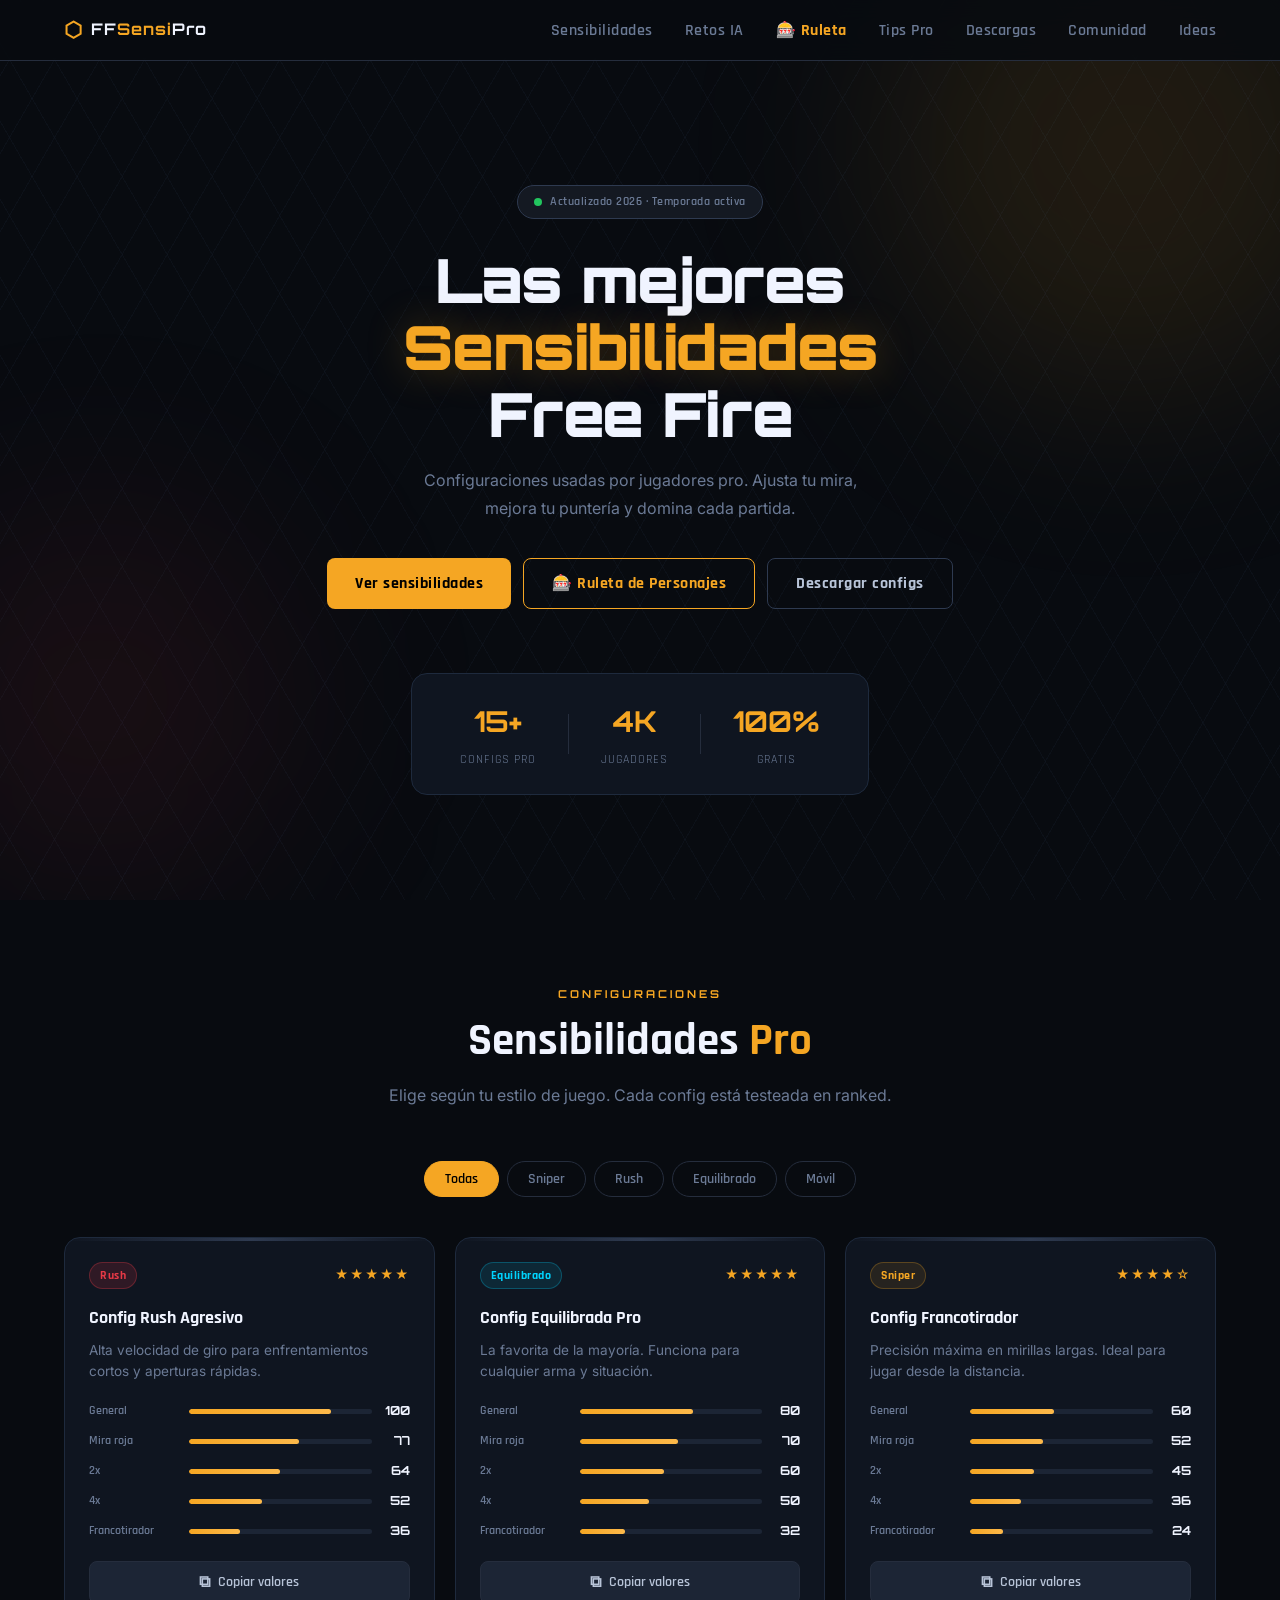
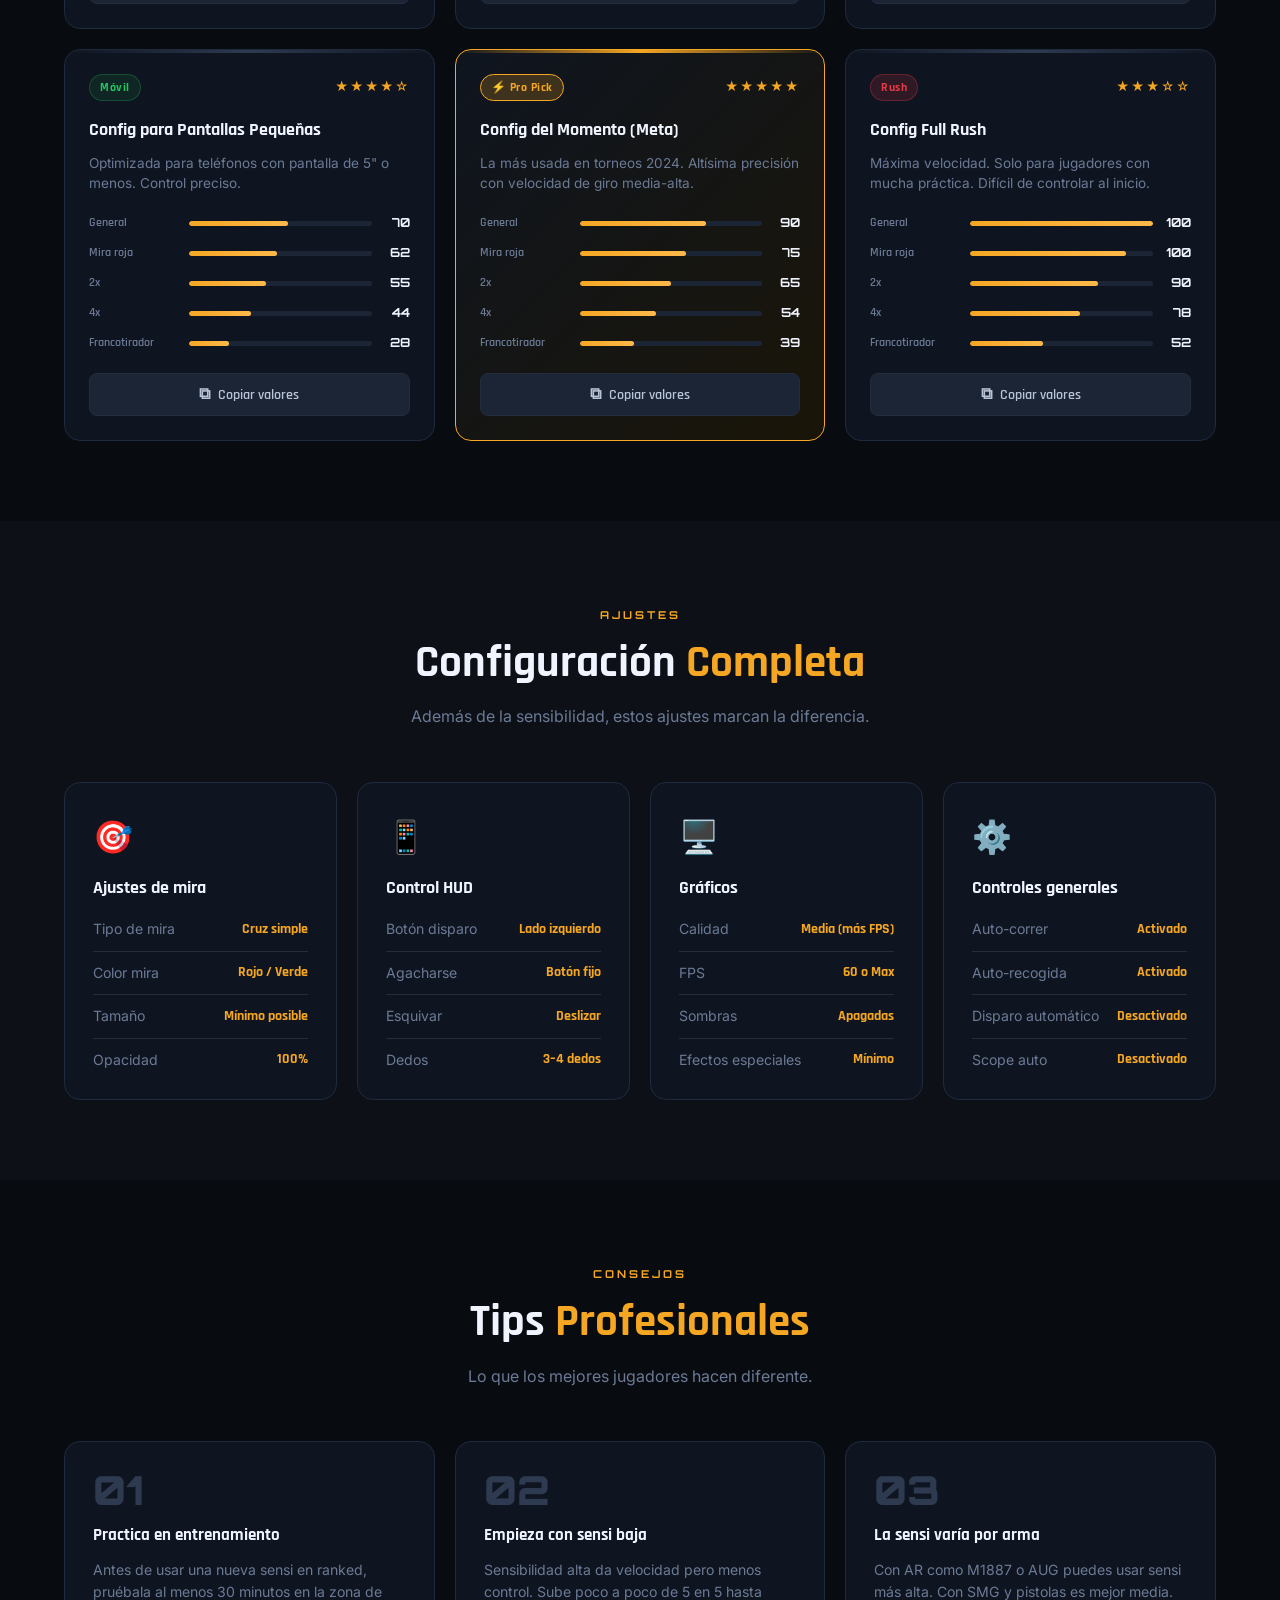
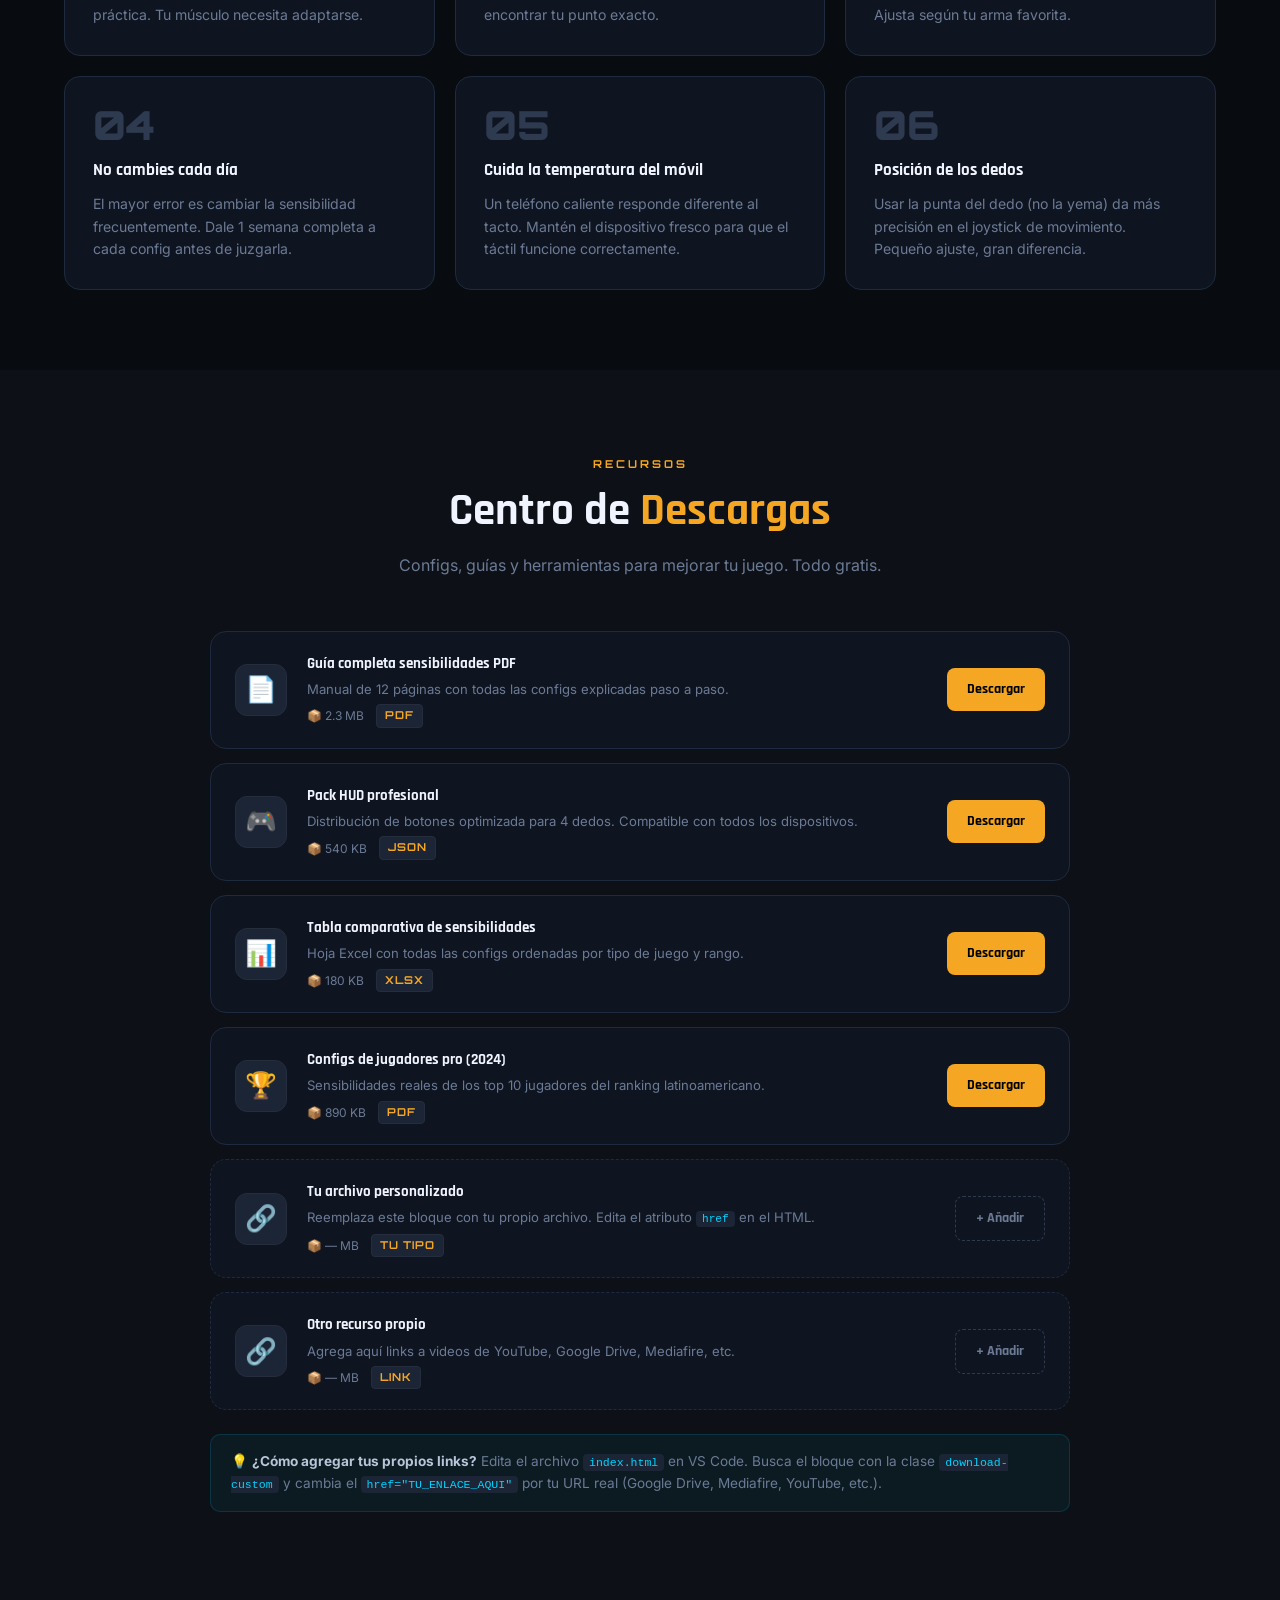
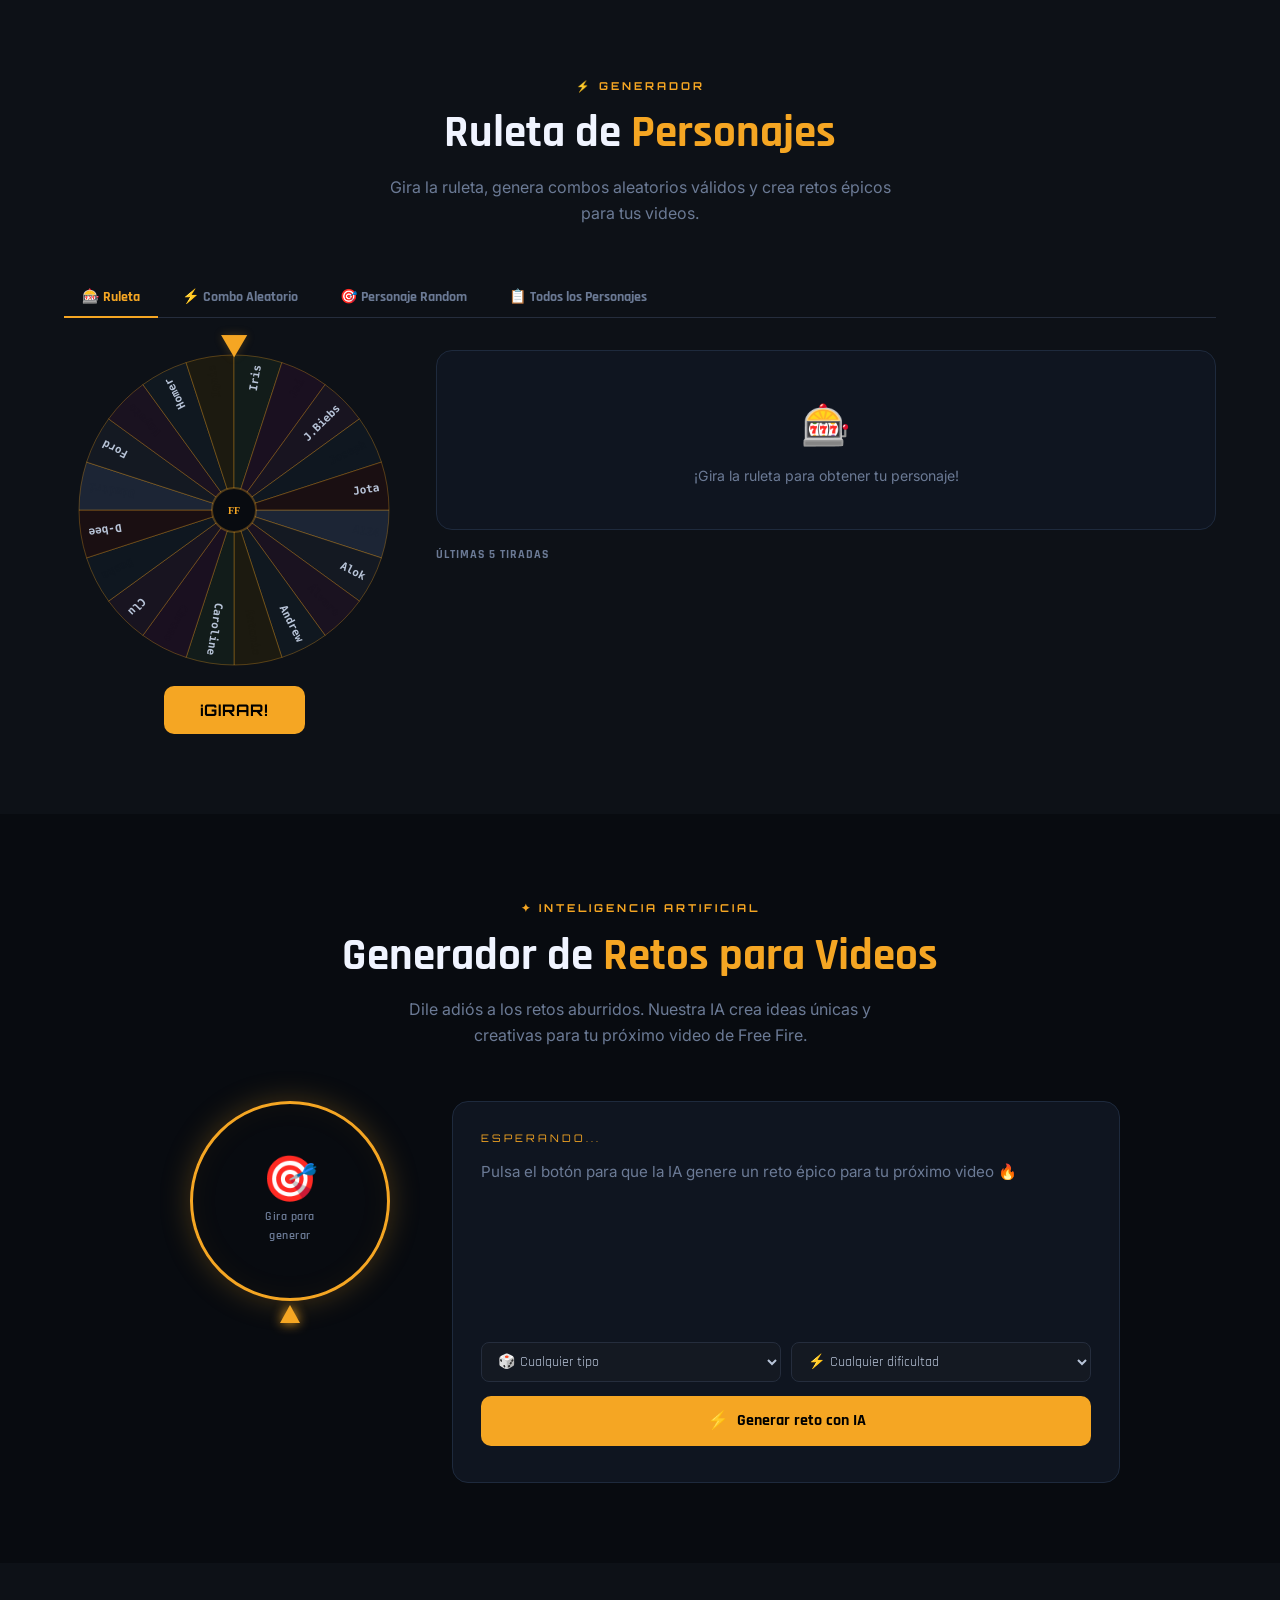
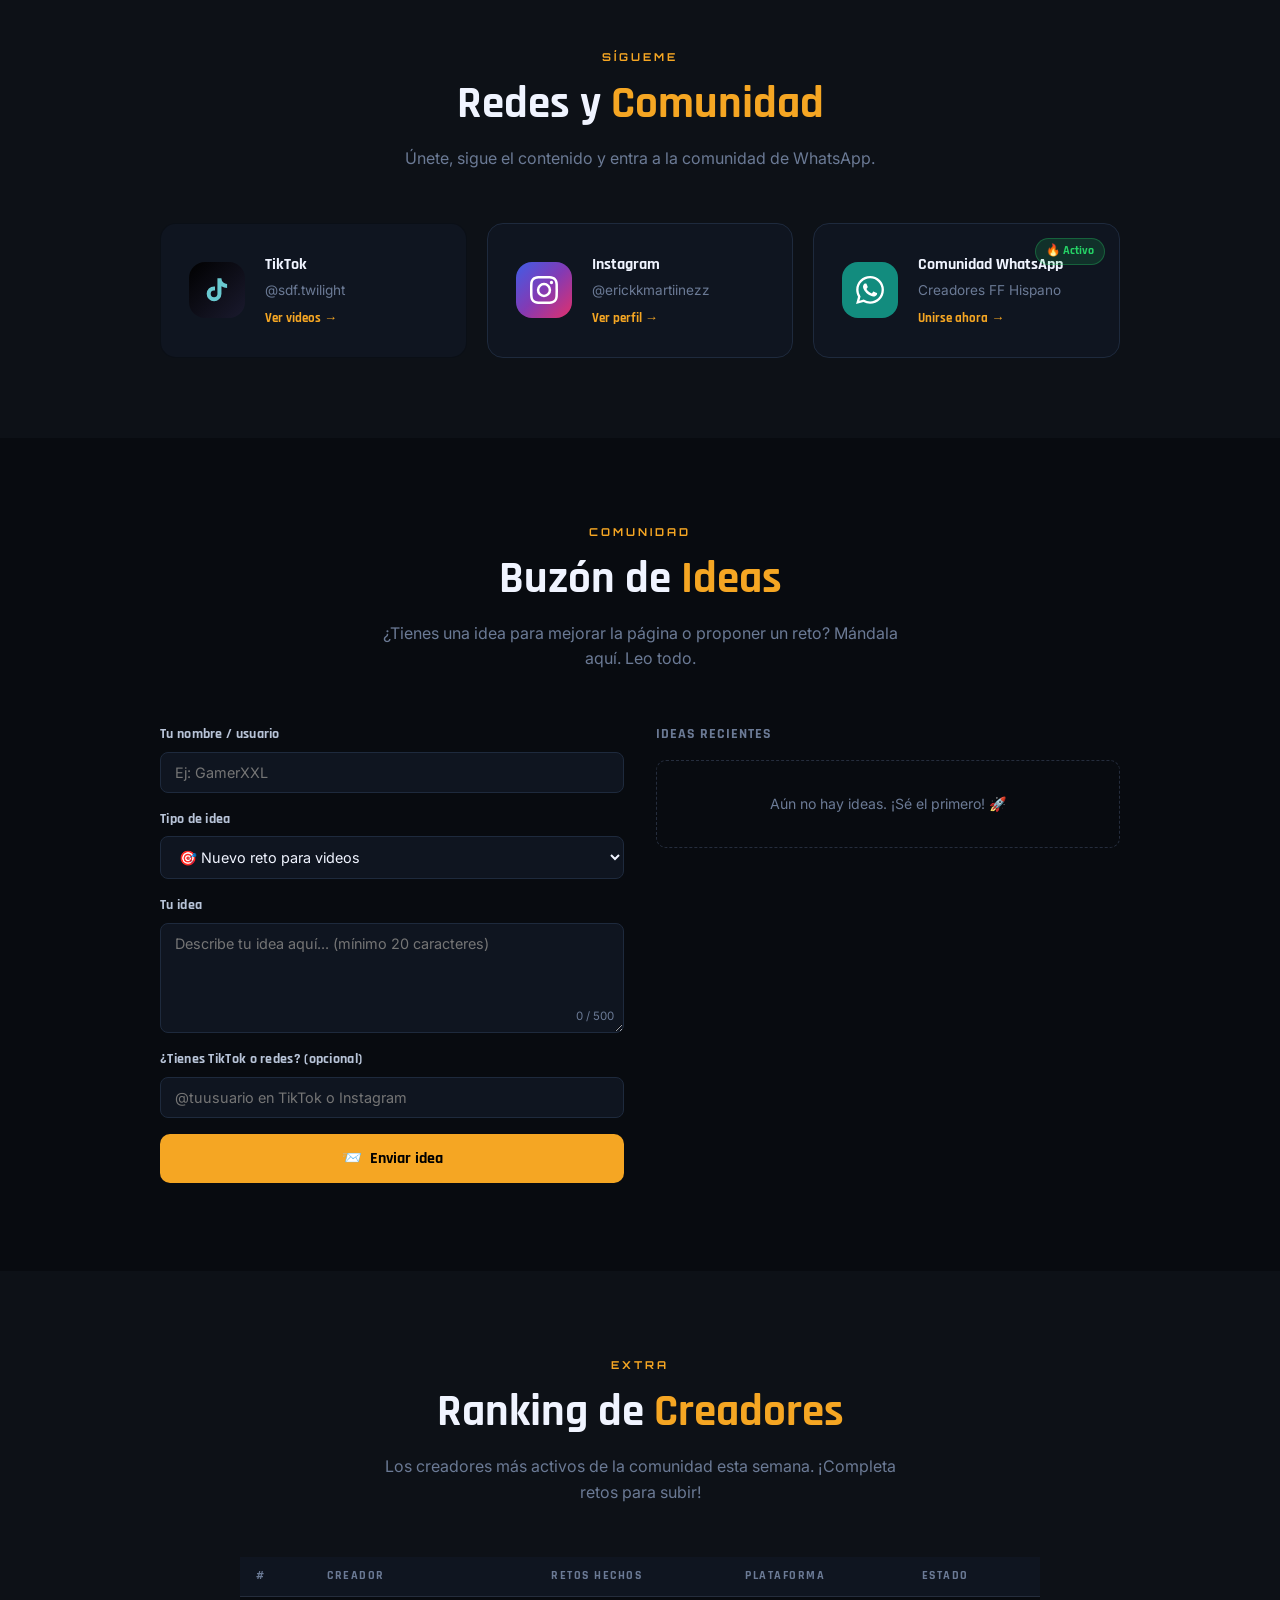
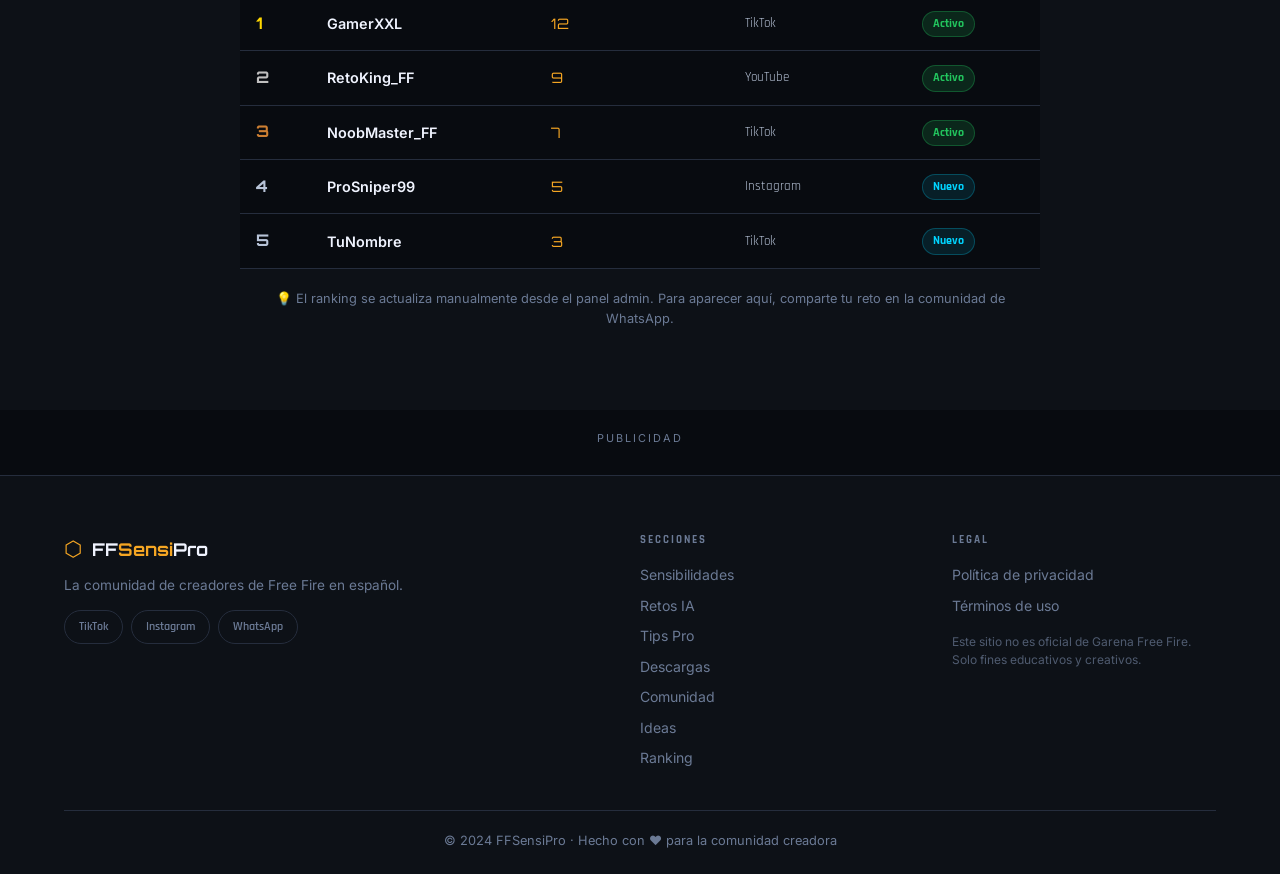
==== commit 2905ef5c: "Update index.html" ====
--- a/index.html
+++ b/index.html
@@ -9,6 +9,8 @@
   <link rel="preconnect" href="https://fonts.gstatic.com" crossorigin />
   <link href="https://fonts.googleapis.com/css2?family=Rajdhani:wght@400;500;600;700&family=Orbitron:wght@400;700;900&family=Inter:wght@300;400;500&display=swap" rel="stylesheet" />
   <link rel="stylesheet" href="styles.css" />
+  <script async src="https://pagead2.googlesyndication.com/pagead/js/adsbygoogle.js?client=ca-pub-8765538812736543"
+     crossorigin="anonymous"></script>
   <style>
     /* ── NAV RULETA ── */
     .nav-link-ruleta{color:var(--accent)!important;font-weight:700!important;}
@@ -1028,15 +1030,15 @@
     <div class="container">
       <p class="ad-label">Publicidad</p>
       <div class="ad-slot">
-        <div class="ad-placeholder">
-          <span>Espacio de anuncio — 728×90</span>
-          <small>Pega tu código de AdSense aquí</small>
-        </div>
+        <script async src="https://pagead2.googlesyndication.com/pagead/js/adsbygoogle.js?client=ca-pub-8765538812736543"
+     crossorigin="anonymous"></script>
       </div>
     </div>
   </section>
 
   <!-- ── FOOTER ── -->
+  <script async src="https://pagead2.googlesyndication.com/pagead/js/adsbygoogle.js?client=ca-pub-8765538812736543"
+     crossorigin="anonymous"></script>
   <footer class="footer">
     <div class="container">
       <div class="footer-inner">
